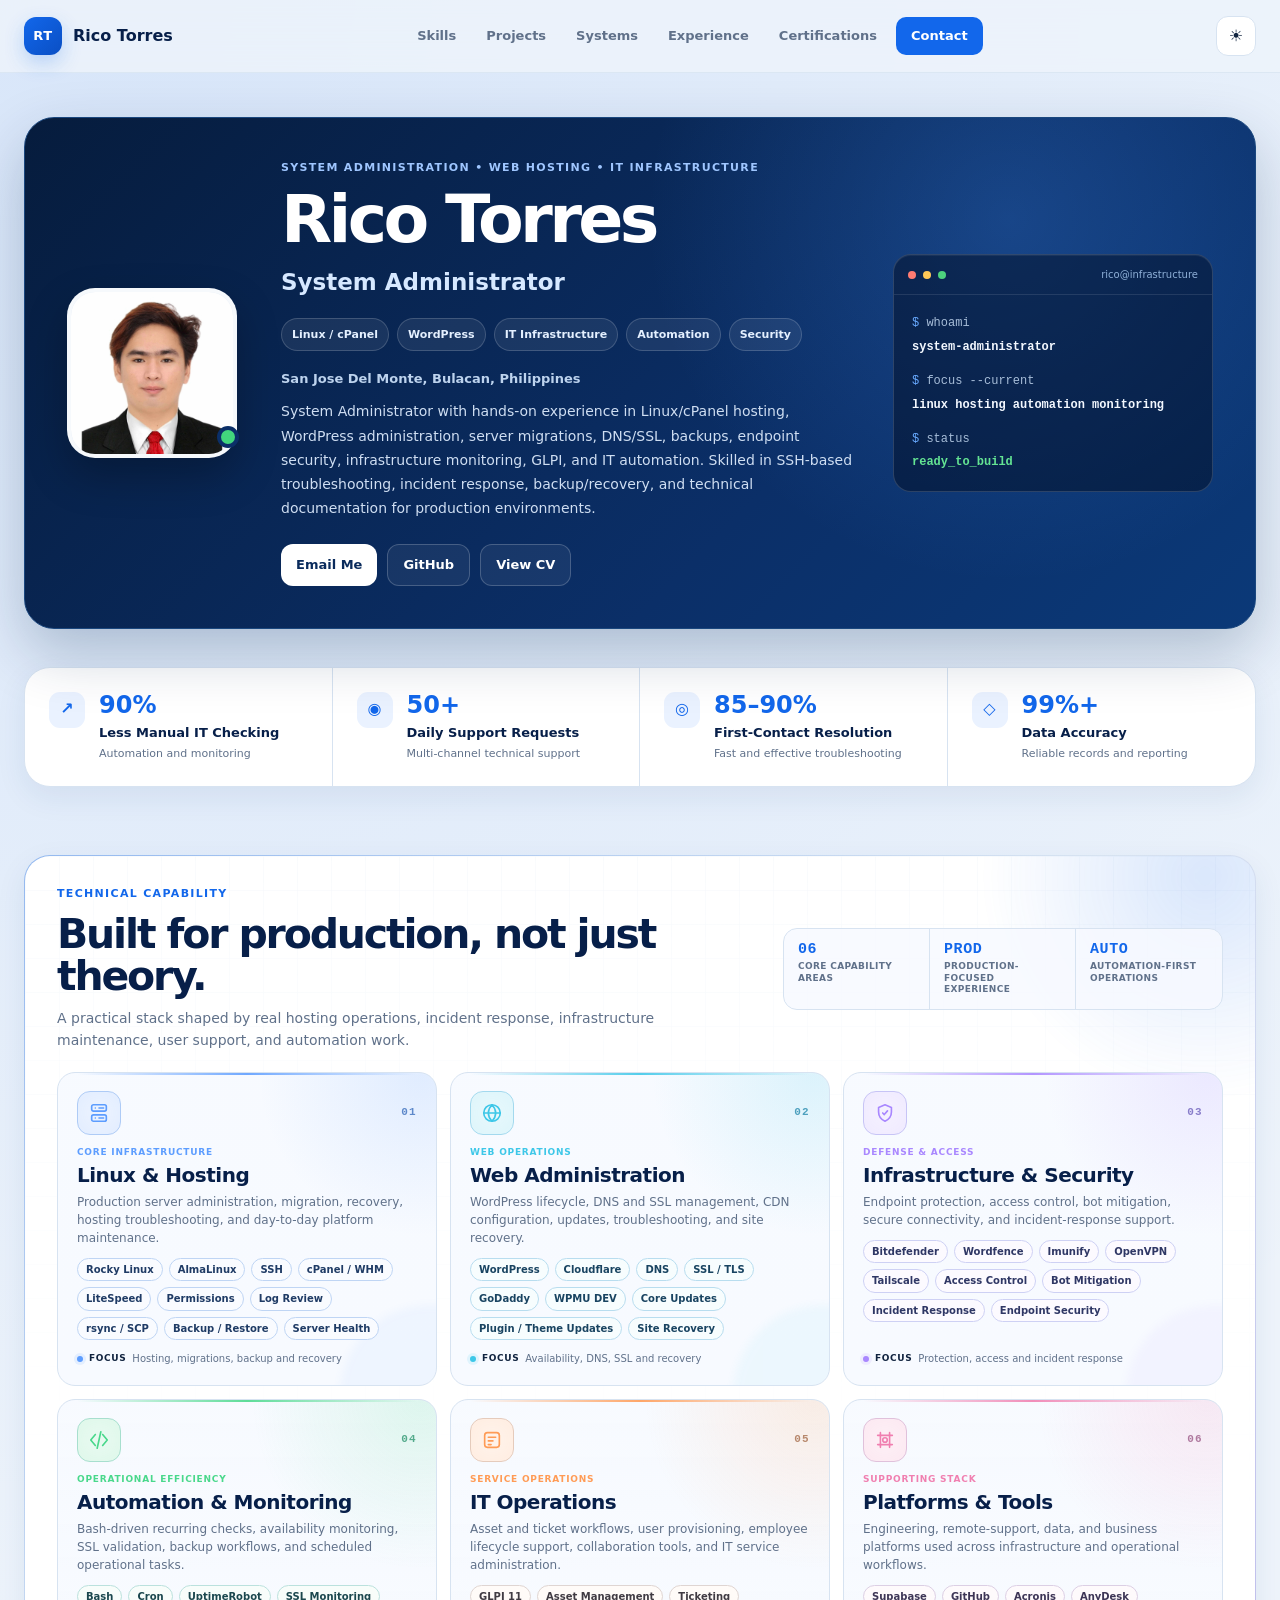
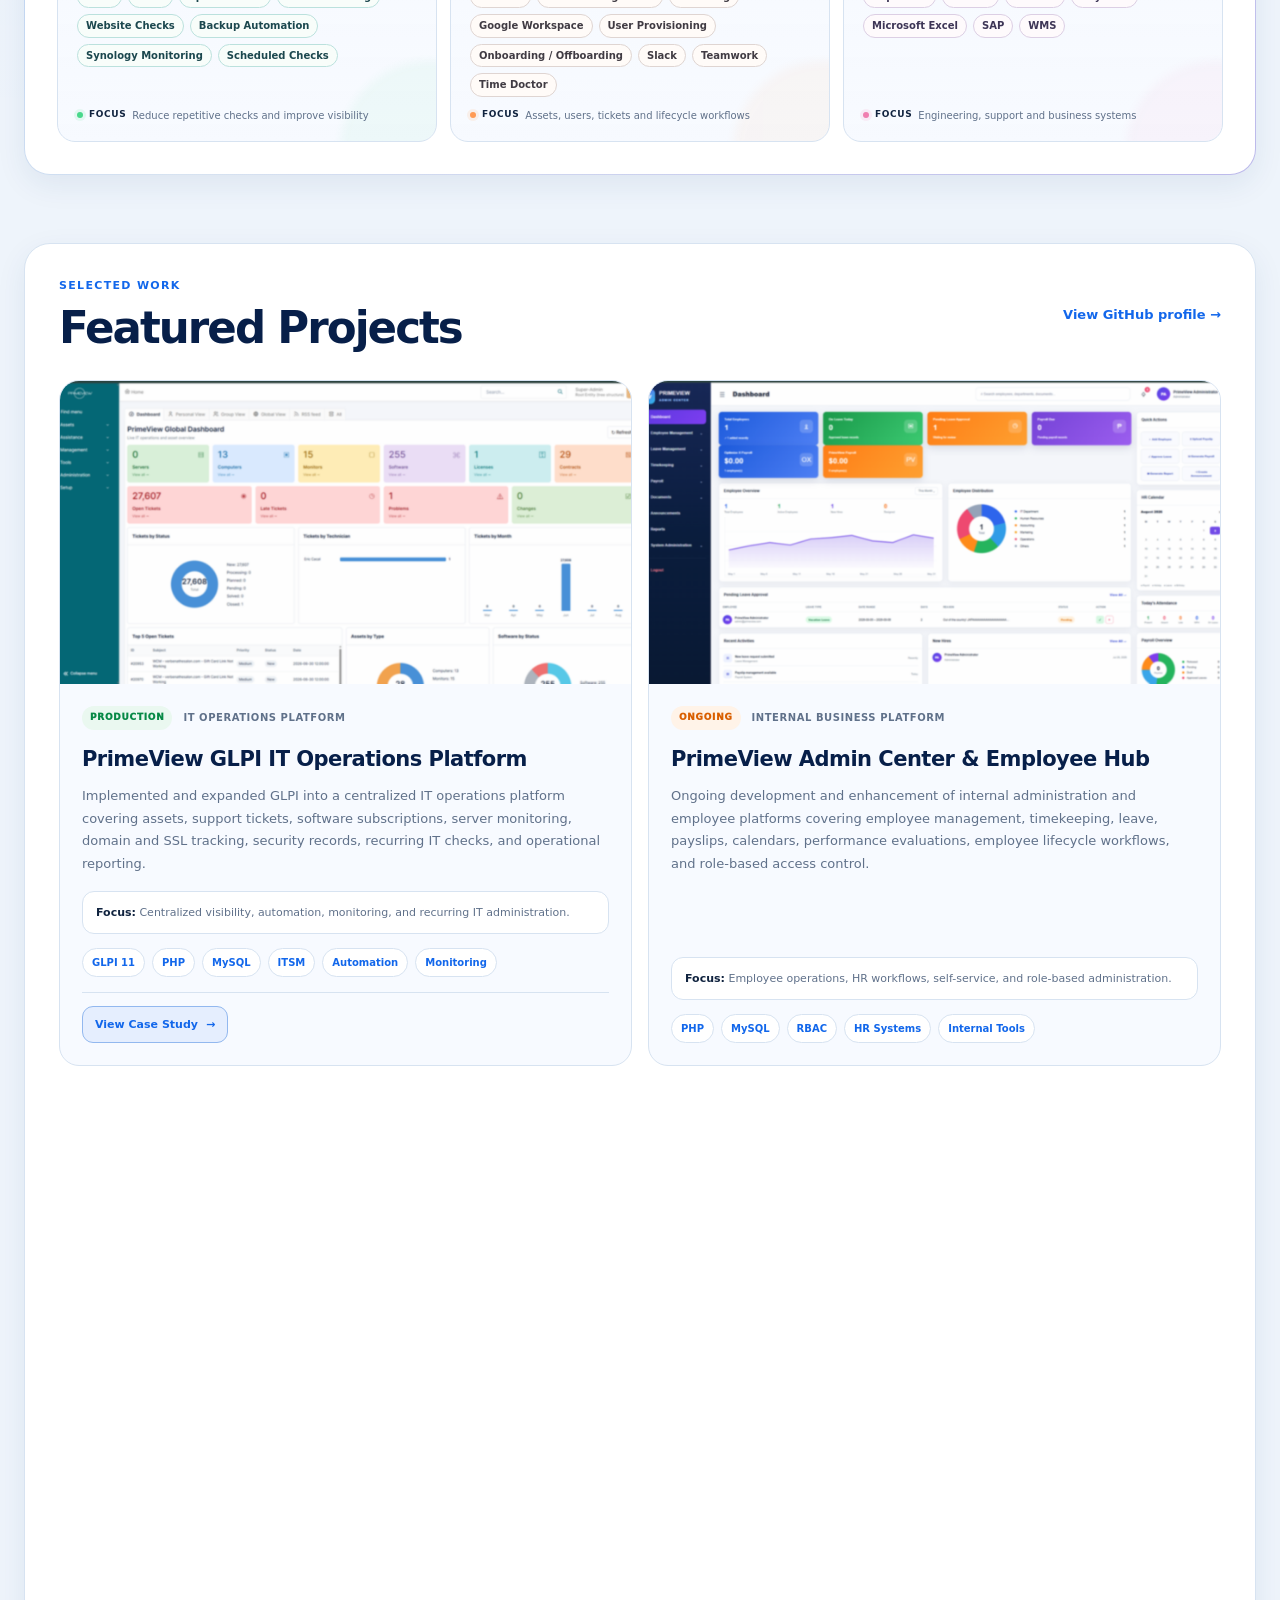
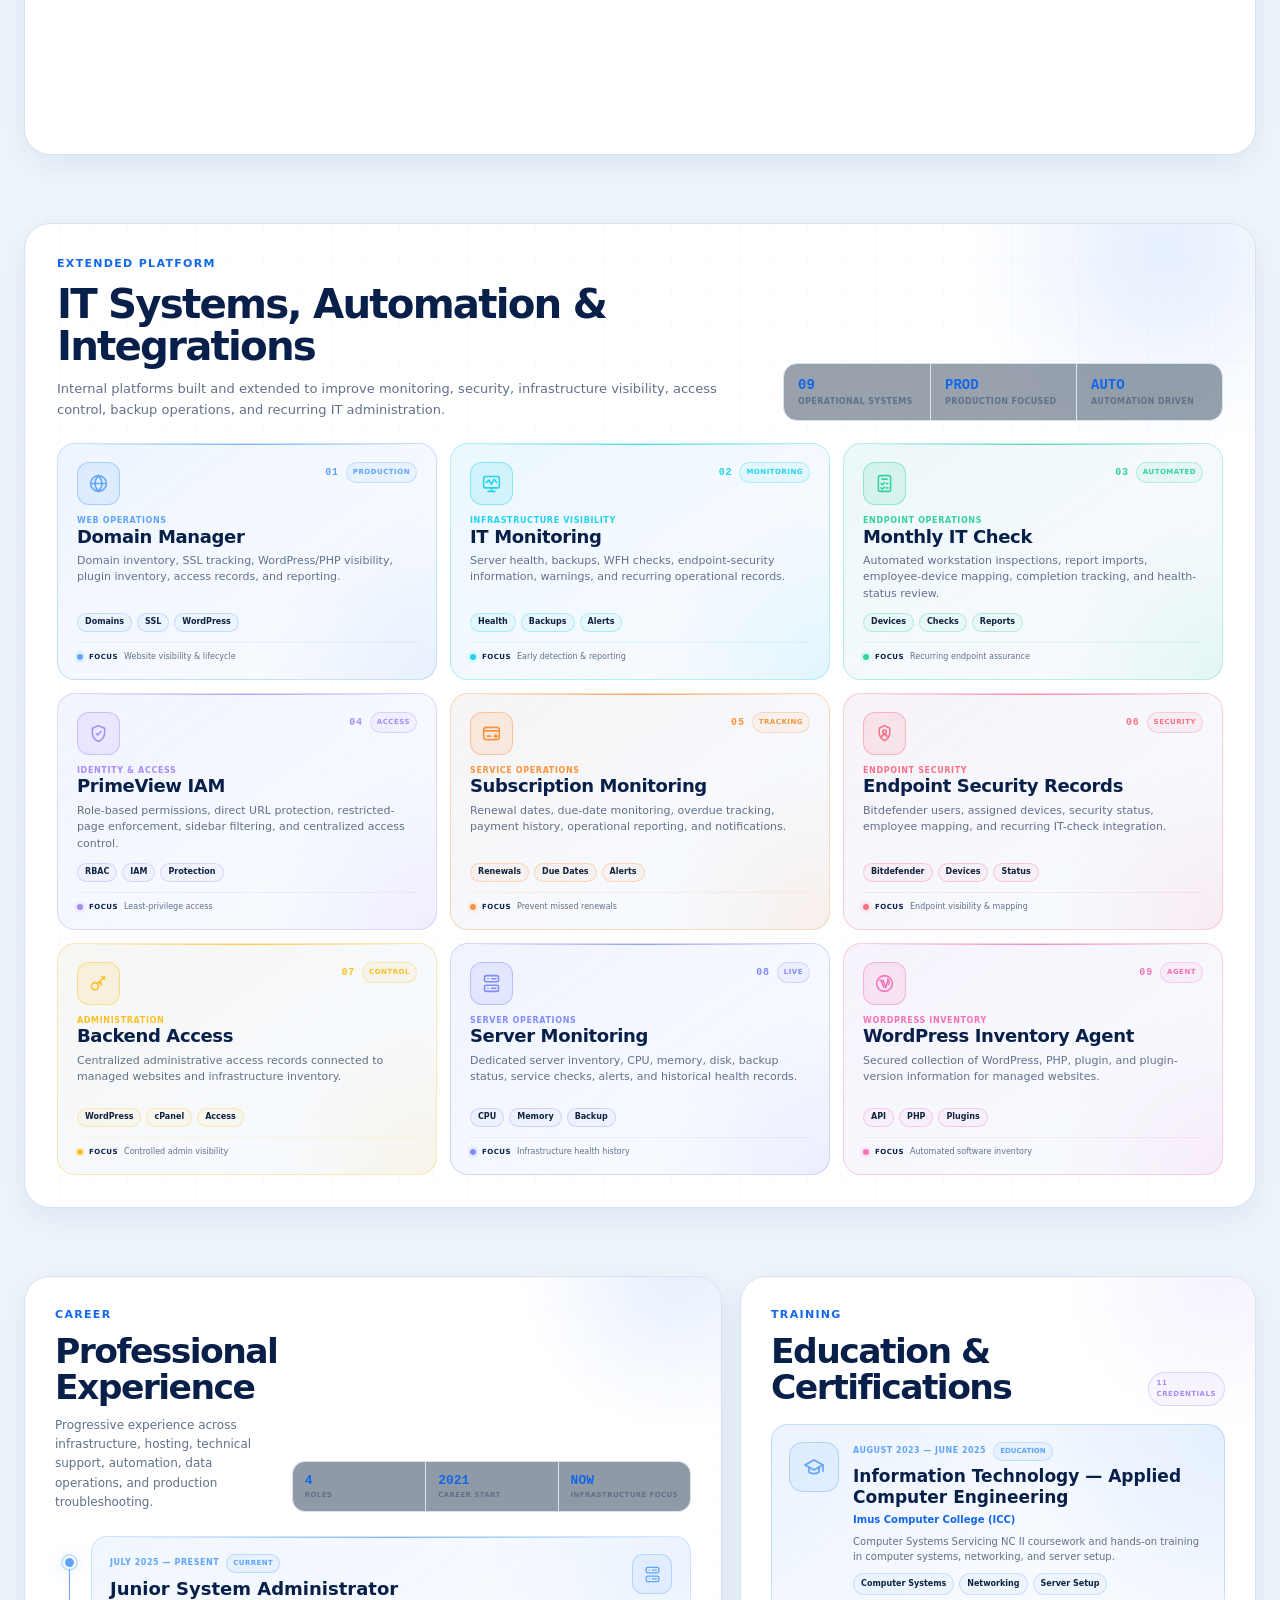
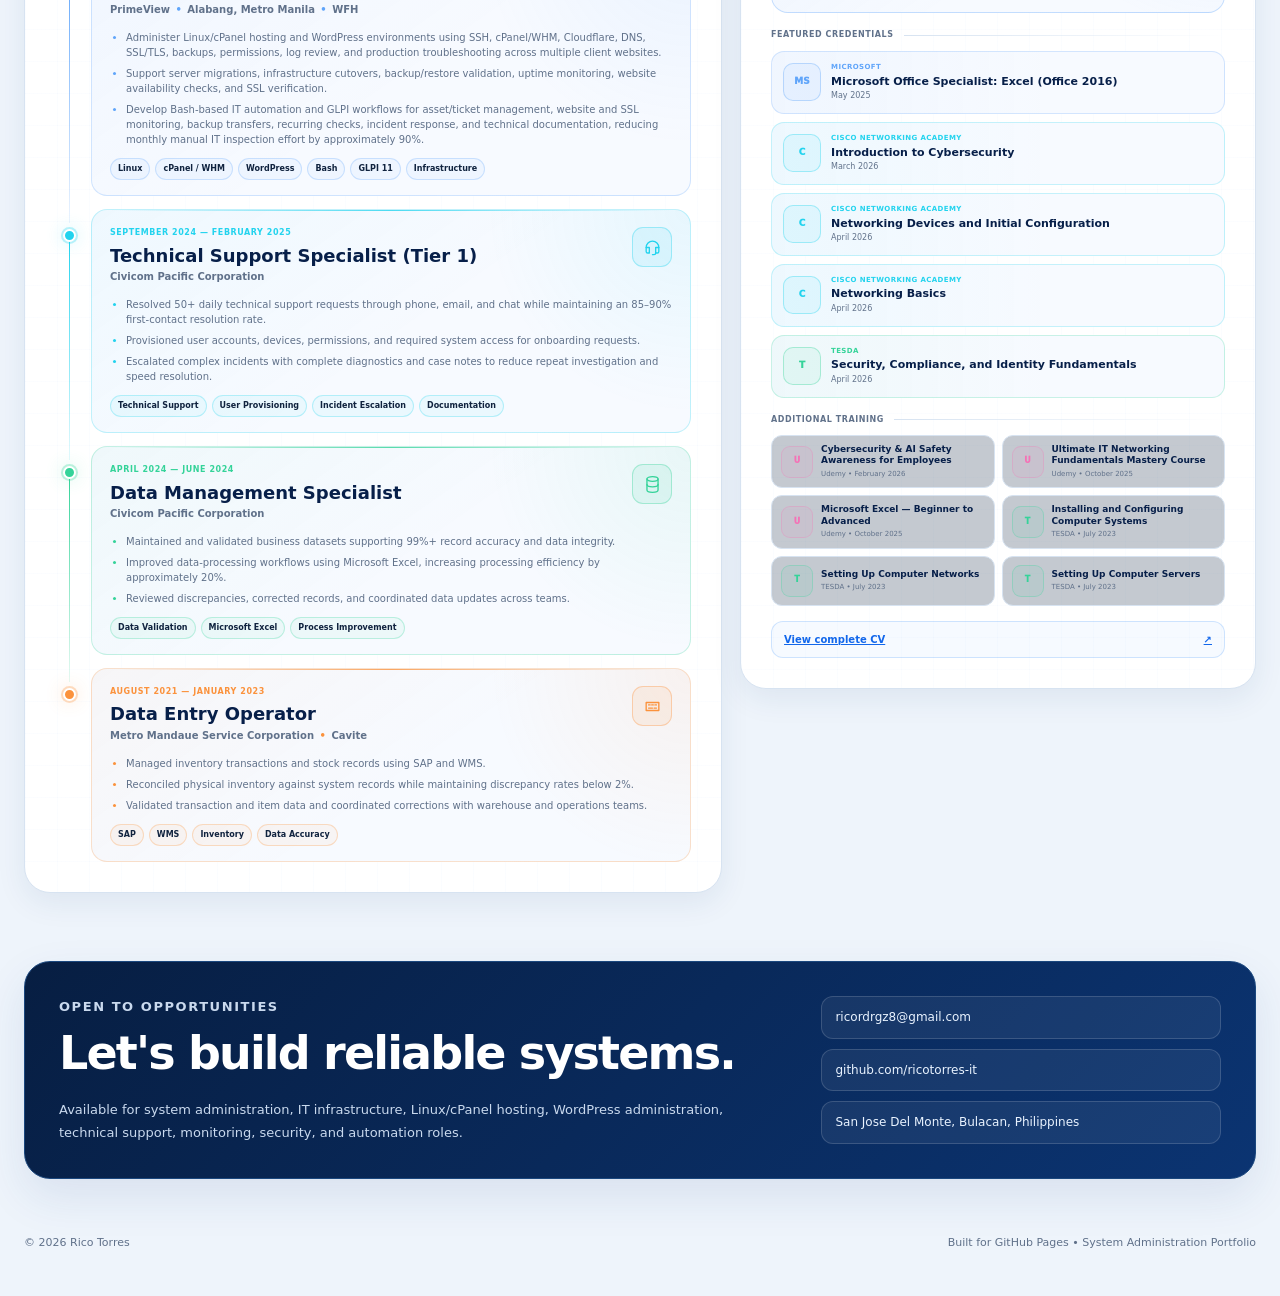
==== index.html @ b406b6f8 "Add files via upload" ====
<!doctype html>
<html lang="en">
<head>
  <meta charset="utf-8">
  <meta name="viewport" content="width=device-width, initial-scale=1">

  <title>Rico Torres | System Administrator & IT Infrastructure</title>
  <meta name="description" content="Rico Torres is a System Administrator specializing in Linux/cPanel hosting, WordPress administration, server migrations, IT automation, GLPI, infrastructure monitoring, security, backup and recovery.">
  <meta name="theme-color" content="#0a2347">
  <meta name="robots" content="index, follow">

  <link rel="canonical" href="https://ricotorres-it.github.io/">
  <link rel="stylesheet" href="assets/css/style.css">

  <meta property="og:type" content="website">
  <meta property="og:title" content="Rico Torres | System Administrator & IT Infrastructure">
  <meta property="og:description" content="Linux/cPanel hosting, WordPress administration, server migrations, IT automation, GLPI, monitoring, security, backup and recovery.">
  <meta property="og:url" content="https://ricotorres-it.github.io/">
  <meta property="og:image" content="https://ricotorres-it.github.io/assets/images/avatar.png">

  <meta name="twitter:card" content="summary_large_image">
  <meta name="twitter:title" content="Rico Torres | System Administrator & IT Infrastructure">
  <meta name="twitter:description" content="System administration, web hosting, infrastructure, automation, monitoring, and security.">

  <script type="application/ld+json">
  {
    "@context": "https://schema.org",
    "@type": "Person",
    "name": "Rico Torres",
    "url": "https://ricotorres-it.github.io/",
    "jobTitle": "System Administrator",
    "email": "mailto:ricordrgz8@gmail.com",
    "sameAs": [
      "https://github.com/ricotorres-it"
    ],
    "knowsAbout": [
      "Linux",
      "cPanel",
      "WordPress",
      "IT Infrastructure",
      "GLPI",
      "Bash Automation",
      "Server Monitoring",
      "Backup and Recovery",
      "DNS",
      "SSL/TLS",
      "Cybersecurity"
    ]
  }
  </script>
</head>
<body>
  <a class="skip-link" href="#main-content">Skip to content</a>

  <header class="topbar" id="top">
    <div class="container topbar__inner">
      <a class="brand" href="#top" aria-label="Rico Torres portfolio home">
        <span class="brand__mark">RT</span>
        <span>Rico Torres</span>
      </a>

      <nav class="nav" aria-label="Primary navigation">
        <a href="#skills">Skills</a>
        <a href="#projects">Projects</a>
        <a href="#systems">Systems</a>
        <a href="#experience">Experience</a>
        <a href="#certifications">Certifications</a>
        <a class="nav__cta" href="#contact">Contact</a>
      </nav>

      <div class="topbar__actions">
        <button class="theme-toggle" type="button" aria-label="Toggle color theme" title="Toggle color theme">
          <span class="theme-toggle__sun" aria-hidden="true">☀</span>
          <span class="theme-toggle__moon" aria-hidden="true">☾</span>
        </button>
        <button class="nav-toggle" type="button" aria-label="Open menu" aria-expanded="false">
          <span></span><span></span><span></span>
        </button>
      </div>
    </div>
  </header>

  <main id="main-content">
    <section class="hero section-shell">
      <div class="container">
        <div class="hero__card">
          <div class="hero__portrait-wrap">
            <img class="hero__portrait" src="assets/images/avatar.png" alt="Portrait of Rico Torres" width="240" height="240">
            <span class="hero__status" title="Open to opportunities" aria-label="Open to opportunities"></span>
          </div>

          <div class="hero__content">
            <p class="eyebrow">SYSTEM ADMINISTRATION • WEB HOSTING • IT INFRASTRUCTURE</p>
            <h1>Rico Torres</h1>
            <p class="hero__role">System Administrator</p>

            <div class="tag-list" aria-label="Core specialties">
              <span>Linux / cPanel</span>
              <span>WordPress</span>
              <span>IT Infrastructure</span>
              <span>Automation</span>
              <span>Security</span>
            </div>

            <p class="hero__location">San Jose Del Monte, Bulacan, Philippines</p>
            <p class="hero__summary">
              System Administrator with hands-on experience in Linux/cPanel hosting, WordPress administration,
              server migrations, DNS/SSL, backups, endpoint security, infrastructure monitoring, GLPI, and IT automation.
              Skilled in SSH-based troubleshooting, incident response, backup/recovery, and technical documentation for production environments.
            </p>

            <div class="hero__actions">
              <a class="button button--primary" href="mailto:ricordrgz8@gmail.com">Email Me</a>
              <a class="button button--light" href="https://github.com/ricotorres-it" target="_blank" rel="noreferrer">GitHub</a>
              <a class="button button--light" href="assets/files/Rico_Torres_CV.pdf" target="_blank" rel="noreferrer">View CV</a>
            </div>
          </div>

          <div class="hero__terminal" aria-hidden="true">
            <div class="terminal__bar">
              <span></span><span></span><span></span>
              <small>rico@infrastructure</small>
            </div>
            <div class="terminal__body">
              <p><span>$</span> whoami</p>
              <strong>system-administrator</strong>
              <p><span>$</span> focus --current</p>
              <strong>linux hosting automation monitoring</strong>
              <p><span>$</span> status</p>
              <strong class="terminal__ok">ready_to_build</strong>
            </div>
          </div>
        </div>
      </div>
    </section>

    <section class="section-shell metrics" aria-label="Professional highlights">
      <div class="container">
        <div class="metrics__grid panel">
          <article class="metric">
            <span class="metric__icon">↗</span>
            <div><strong>90%</strong><h2>Less Manual IT Checking</h2><p>Automation and monitoring</p></div>
          </article>
          <article class="metric">
            <span class="metric__icon">◉</span>
            <div><strong>50+</strong><h2>Daily Support Requests</h2><p>Multi-channel technical support</p></div>
          </article>
          <article class="metric">
            <span class="metric__icon">◎</span>
            <div><strong>85–90%</strong><h2>First-Contact Resolution</h2><p>Fast and effective troubleshooting</p></div>
          </article>
          <article class="metric">
            <span class="metric__icon">◇</span>
            <div><strong>99%+</strong><h2>Data Accuracy</h2><p>Reliable records and reporting</p></div>
          </article>
        </div>
      </div>
    </section>

    <section class="section-shell" id="skills">
      <div class="container panel section-card skills-showcase">
        <div class="skills-showcase__header">
          <div class="skills-showcase__intro">
            <p class="eyebrow eyebrow--dark">Technical Capability</p>
            <h2>Built for production, not just theory.</h2>
            <p class="skills-showcase__lead">
              A practical stack shaped by real hosting operations, incident response,
              infrastructure maintenance, user support, and automation work.
            </p>
          </div>

          <div class="skills-overview" aria-label="Technical capability overview">
            <div class="skills-overview__item">
              <strong>06</strong>
              <span>Core capability areas</span>
            </div>
            <div class="skills-overview__item">
              <strong>PROD</strong>
              <span>Production-focused experience</span>
            </div>
            <div class="skills-overview__item">
              <strong>AUTO</strong>
              <span>Automation-first operations</span>
            </div>
          </div>
        </div>

        <div class="skills-showcase__grid">
          <article class="stack-card stack-card--wide stack-card--blue reveal">
            <div class="stack-card__top">
              <span class="stack-card__icon" aria-hidden="true">
                <svg viewBox="0 0 24 24"><rect x="4" y="3" width="16" height="7" rx="2"></rect><rect x="4" y="14" width="16" height="7" rx="2"></rect><path d="M8 6.5h.01M8 17.5h.01M12 6.5h5M12 17.5h5"></path></svg>
              </span>
              <span class="stack-card__number">01</span>
            </div>
            <div class="stack-card__heading">
              <span class="stack-card__kicker">Core Infrastructure</span>
              <h3>Linux &amp; Hosting</h3>
              <p>Production server administration, migration, recovery, hosting troubleshooting, and day-to-day platform maintenance.</p>
            </div>
            <div class="stack-card__chips">
              <span>Rocky Linux</span><span>AlmaLinux</span><span>SSH</span><span>cPanel / WHM</span><span>LiteSpeed</span>
              <span>Permissions</span><span>Log Review</span><span>rsync / SCP</span><span>Backup / Restore</span><span>Server Health</span>
            </div>
            <div class="stack-card__footer"><i></i><b>Focus</b><span>Hosting, migrations, backup and recovery</span></div>
          </article>

          <article class="stack-card stack-card--cyan reveal">
            <div class="stack-card__top">
              <span class="stack-card__icon" aria-hidden="true">
                <svg viewBox="0 0 24 24"><circle cx="12" cy="12" r="9"></circle><path d="M3 12h18M12 3c2.6 2.7 4 5.7 4 9s-1.4 6.3-4 9M12 3c-2.6 2.7-4 5.7-4 9s1.4 6.3 4 9"></path></svg>
              </span>
              <span class="stack-card__number">02</span>
            </div>
            <div class="stack-card__heading">
              <span class="stack-card__kicker">Web Operations</span>
              <h3>Web Administration</h3>
              <p>WordPress lifecycle, DNS and SSL management, CDN configuration, updates, troubleshooting, and site recovery.</p>
            </div>
            <div class="stack-card__chips">
              <span>WordPress</span><span>Cloudflare</span><span>DNS</span><span>SSL / TLS</span><span>GoDaddy</span>
              <span>WPMU DEV</span><span>Core Updates</span><span>Plugin / Theme Updates</span><span>Site Recovery</span>
            </div>
            <div class="stack-card__footer"><i></i><b>Focus</b><span>Availability, DNS, SSL and recovery</span></div>
          </article>

          <article class="stack-card stack-card--purple reveal">
            <div class="stack-card__top">
              <span class="stack-card__icon" aria-hidden="true">
                <svg viewBox="0 0 24 24"><path d="M12 3 19 6v5c0 4.6-2.7 8.1-7 10-4.3-1.9-7-5.4-7-10V6l7-3Z"></path><path d="m9.5 12 1.7 1.7 3.5-4"></path></svg>
              </span>
              <span class="stack-card__number">03</span>
            </div>
            <div class="stack-card__heading">
              <span class="stack-card__kicker">Defense &amp; Access</span>
              <h3>Infrastructure &amp; Security</h3>
              <p>Endpoint protection, access control, bot mitigation, secure connectivity, and incident-response support.</p>
            </div>
            <div class="stack-card__chips">
              <span>Bitdefender</span><span>Wordfence</span><span>Imunify</span><span>OpenVPN</span><span>Tailscale</span>
              <span>Access Control</span><span>Bot Mitigation</span><span>Incident Response</span><span>Endpoint Security</span>
            </div>
            <div class="stack-card__footer"><i></i><b>Focus</b><span>Protection, access and incident response</span></div>
          </article>

          <article class="stack-card stack-card--wide stack-card--green reveal">
            <div class="stack-card__top">
              <span class="stack-card__icon" aria-hidden="true">
                <svg viewBox="0 0 24 24"><path d="M8 6 3 12l5 6M16 6l5 6-5 6M14 3l-4 18"></path></svg>
              </span>
              <span class="stack-card__number">04</span>
            </div>
            <div class="stack-card__heading">
              <span class="stack-card__kicker">Operational Efficiency</span>
              <h3>Automation &amp; Monitoring</h3>
              <p>Bash-driven recurring checks, availability monitoring, SSL validation, backup workflows, and scheduled operational tasks.</p>
            </div>
            <div class="stack-card__chips">
              <span>Bash</span><span>Cron</span><span>UptimeRobot</span><span>SSL Monitoring</span><span>Website Checks</span>
              <span>Backup Automation</span><span>Synology Monitoring</span><span>Scheduled Checks</span>
            </div>
            <div class="stack-card__footer"><i></i><b>Focus</b><span>Reduce repetitive checks and improve visibility</span></div>
          </article>

          <article class="stack-card stack-card--wide stack-card--orange reveal">
            <div class="stack-card__top">
              <span class="stack-card__icon" aria-hidden="true">
                <svg viewBox="0 0 24 24"><rect x="4" y="4" width="16" height="16" rx="3"></rect><path d="M8 9h8M8 13h5M8 17h3"></path></svg>
              </span>
              <span class="stack-card__number">05</span>
            </div>
            <div class="stack-card__heading">
              <span class="stack-card__kicker">Service Operations</span>
              <h3>IT Operations</h3>
              <p>Asset and ticket workflows, user provisioning, employee lifecycle support, collaboration tools, and IT service administration.</p>
            </div>
            <div class="stack-card__chips">
              <span>GLPI 11</span><span>Asset Management</span><span>Ticketing</span><span>Google Workspace</span>
              <span>User Provisioning</span><span>Onboarding / Offboarding</span><span>Slack</span><span>Teamwork</span><span>Time Doctor</span>
            </div>
            <div class="stack-card__footer"><i></i><b>Focus</b><span>Assets, users, tickets and lifecycle workflows</span></div>
          </article>

          <article class="stack-card stack-card--pink reveal">
            <div class="stack-card__top">
              <span class="stack-card__icon" aria-hidden="true">
                <svg viewBox="0 0 24 24"><path d="M4 7h16M4 17h16M7 4v16M17 4v16"></path><circle cx="12" cy="12" r="2.5"></circle></svg>
              </span>
              <span class="stack-card__number">06</span>
            </div>
            <div class="stack-card__heading">
              <span class="stack-card__kicker">Supporting Stack</span>
              <h3>Platforms &amp; Tools</h3>
              <p>Engineering, remote-support, data, and business platforms used across infrastructure and operational workflows.</p>
            </div>
            <div class="stack-card__chips">
              <span>Supabase</span><span>GitHub</span><span>Acronis</span><span>AnyDesk</span><span>Microsoft Excel</span><span>SAP</span><span>WMS</span>
            </div>
            <div class="stack-card__footer"><i></i><b>Focus</b><span>Engineering, support and business systems</span></div>
          </article>
        </div>
      </div>
    </section>

    <section class="section-shell" id="projects">
      <div class="container panel section-card">
        <div class="section-heading section-heading--inline">
          <div>
            <p class="eyebrow eyebrow--dark">Selected Work</p>
            <h2>Featured Projects</h2>
          </div>
          <a class="text-link" href="https://github.com/ricotorres-it" target="_blank" rel="noreferrer">View GitHub profile →</a>
        </div>

        <div class="project-grid project-grid--two">
          <article class="project-card reveal">
            <button class="project-card__image" type="button" data-lightbox="assets/images/projects/glpi-dashboard.png" aria-label="Open GLPI IT Operations Platform preview">
              <img src="assets/images/projects/glpi-dashboard.png" alt="GLPI IT Operations Platform" loading="lazy">
            </button>
            <div class="project-card__body">
              <div class="project-card__topline">
                <span class="project-status project-status--production">PRODUCTION</span>
                <span class="project-type">IT Operations Platform</span>
              </div>
              <h3>PrimeView GLPI IT Operations Platform</h3>
              <p class="project-card__description">
                Implemented and expanded GLPI into a centralized IT operations platform covering assets, support tickets,
                software subscriptions, server monitoring, domain and SSL tracking, security records, recurring IT checks, and operational reporting.
              </p>
              <div class="project-result"><strong>Focus:</strong> Centralized visibility, automation, monitoring, and recurring IT administration.</div>
              <div class="project-tags"><span>GLPI 11</span><span>PHP</span><span>MySQL</span><span>ITSM</span><span>Automation</span><span>Monitoring</span></div>
              <div class="project-card__actions">
                <a class="project-case-study-link" href="projects/glpi-operations.html">
                  <span>View Case Study</span><span aria-hidden="true">→</span>
                </a>
              </div>
            </div>
          </article>

          <article class="project-card reveal">
            <button class="project-card__image" type="button" data-lightbox="assets/images/projects/admin-portal.png" aria-label="Open Admin Center preview">
              <img src="assets/images/projects/admin-portal.png" alt="PrimeView Admin Center" loading="lazy">
            </button>
            <div class="project-card__body">
              <div class="project-card__topline">
                <span class="project-status project-status--ongoing">ONGOING</span>
                <span class="project-type">Internal Business Platform</span>
              </div>
              <h3>PrimeView Admin Center & Employee Hub</h3>
              <p class="project-card__description">
                Ongoing development and enhancement of internal administration and employee platforms covering employee management,
                timekeeping, leave, payslips, calendars, performance evaluations, employee lifecycle workflows, and role-based access control.
              </p>
              <div class="project-result"><strong>Focus:</strong> Employee operations, HR workflows, self-service, and role-based administration.</div>
              <div class="project-tags"><span>PHP</span><span>MySQL</span><span>RBAC</span><span>HR Systems</span><span>Internal Tools</span></div>
            </div>
          </article>

          <article class="project-card reveal">
            <div class="project-card__visual project-card__visual--nexus" aria-label="PrimeView Nexus conceptual project visual">
              <div class="nexus-core">PV<br>NEXUS</div>
              <div class="nexus-node nexus-node--time">TIME</div>
              <div class="nexus-node nexus-node--chat">CHAT</div>
              <div class="nexus-node nexus-node--task">TASK</div>
            </div>
            <div class="project-card__body">
              <div class="project-card__topline">
                <span class="project-status project-status--ongoing">ONGOING</span>
                <span class="project-type">Unified Work Platform</span>
              </div>
              <h3>PrimeView Nexus</h3>
              <p class="project-card__description">
                Ongoing development of a unified PrimeView platform combining PV Time, PV Chat, and PV Task with PrimeView Hub authentication,
                Windows desktop deployment, real-time communication, API integration, and Supabase-backed services.
              </p>
              <div class="project-result"><strong>Focus:</strong> Unified authentication, desktop workflow, real-time collaboration, and API-backed services.</div>
              <div class="project-tags"><span>Windows</span><span>Supabase</span><span>REST API</span><span>Realtime</span><span>Authentication</span><span>GitHub</span></div>
            </div>
          </article>

          <article class="project-card reveal">
            <button class="project-card__image" type="button" data-lightbox="assets/images/projects/it-monitoring.png" aria-label="Open infrastructure monitoring preview">
              <img src="assets/images/projects/it-monitoring.png" alt="Infrastructure monitoring and automation" loading="lazy">
            </button>
            <div class="project-card__body">
              <div class="project-card__topline">
                <span class="project-status project-status--production">PRODUCTION</span>
                <span class="project-type">Infrastructure Automation</span>
              </div>
              <h3>Infrastructure Automation & Monitoring</h3>
              <p class="project-card__description">
                Developed Bash-based automation for website availability checks, SSL monitoring, backup transfers, recurring IT inspections,
                server health validation, incident response, and operational reporting across production environments.
              </p>
              <div class="project-result"><strong>Result:</strong> Reduced monthly manual IT inspection effort by approximately 90%.</div>
              <div class="project-tags"><span>Bash</span><span>Linux</span><span>cPanel</span><span>Cron</span><span>Monitoring</span><span>Backup / Recovery</span></div>
            </div>
          </article>
        </div>
      </div>
    </section>

    <section class="section-shell" id="systems">
      <div class="container panel systems-showcase">

        <div class="systems-showcase__header">
          <div class="systems-showcase__intro">
            <p class="eyebrow eyebrow--dark">Extended Platform</p>
            <h2>IT Systems, Automation &amp; Integrations</h2>
            <p class="systems-showcase__lead">
              Internal platforms built and extended to improve monitoring, security,
              infrastructure visibility, access control, backup operations, and recurring IT administration.
            </p>
          </div>

          <div class="systems-showcase__summary" aria-label="Systems overview">
            <div>
              <strong>09</strong>
              <span>Operational Systems</span>
            </div>
            <div>
              <strong>PROD</strong>
              <span>Production Focused</span>
            </div>
            <div>
              <strong>AUTO</strong>
              <span>Automation Driven</span>
            </div>
          </div>
        </div>

        <div class="system-grid">

          <article class="system-card system-card--blue">
            <div class="system-card__top">
              <span class="system-card__icon" aria-hidden="true">
                <svg viewBox="0 0 24 24">
                  <circle cx="12" cy="12" r="9"></circle>
                  <path d="M3 12h18"></path>
                  <path d="M12 3c2.7 2.8 4 5.8 4 9s-1.3 6.2-4 9"></path>
                  <path d="M12 3C9.3 5.8 8 8.8 8 12s1.3 6.2 4 9"></path>
                </svg>
              </span>
              <div class="system-card__badges">
                <span class="system-card__number">01</span>
                <span class="system-card__status">PRODUCTION</span>
              </div>
            </div>
            <p class="system-card__kicker">WEB OPERATIONS</p>
            <h3>Domain Manager</h3>
            <p class="system-card__description">Domain inventory, SSL tracking, WordPress/PHP visibility, plugin inventory, access records, and reporting.</p>
            <div class="system-card__tags"><span>Domains</span><span>SSL</span><span>WordPress</span></div>
            <div class="system-card__footer"><i></i><b>FOCUS</b><span>Website visibility &amp; lifecycle</span></div>
          </article>

          <article class="system-card system-card--cyan">
            <div class="system-card__top">
              <span class="system-card__icon" aria-hidden="true">
                <svg viewBox="0 0 24 24">
                  <rect x="3" y="4" width="18" height="13" rx="2"></rect>
                  <path d="M8 21h8M12 17v4"></path>
                  <path d="m6 11 3-3 3 5 3-6 3 4"></path>
                </svg>
              </span>
              <div class="system-card__badges">
                <span class="system-card__number">02</span>
                <span class="system-card__status">MONITORING</span>
              </div>
            </div>
            <p class="system-card__kicker">INFRASTRUCTURE VISIBILITY</p>
            <h3>IT Monitoring</h3>
            <p class="system-card__description">Server health, backups, WFH checks, endpoint-security information, warnings, and recurring operational records.</p>
            <div class="system-card__tags"><span>Health</span><span>Backups</span><span>Alerts</span></div>
            <div class="system-card__footer"><i></i><b>FOCUS</b><span>Early detection &amp; reporting</span></div>
          </article>

          <article class="system-card system-card--green">
            <div class="system-card__top">
              <span class="system-card__icon" aria-hidden="true">
                <svg viewBox="0 0 24 24">
                  <rect x="5" y="3" width="14" height="18" rx="2"></rect>
                  <path d="M9 7h6"></path>
                  <path d="m8 12 1.5 1.5L12 11"></path>
                  <path d="M14 12h2"></path>
                  <path d="m8 17 1.5 1.5L12 16"></path>
                  <path d="M14 17h2"></path>
                </svg>
              </span>
              <div class="system-card__badges">
                <span class="system-card__number">03</span>
                <span class="system-card__status">AUTOMATED</span>
              </div>
            </div>
            <p class="system-card__kicker">ENDPOINT OPERATIONS</p>
            <h3>Monthly IT Check</h3>
            <p class="system-card__description">Automated workstation inspections, report imports, employee-device mapping, completion tracking, and health-status review.</p>
            <div class="system-card__tags"><span>Devices</span><span>Checks</span><span>Reports</span></div>
            <div class="system-card__footer"><i></i><b>FOCUS</b><span>Recurring endpoint assurance</span></div>
          </article>

          <article class="system-card system-card--purple">
            <div class="system-card__top">
              <span class="system-card__icon" aria-hidden="true">
                <svg viewBox="0 0 24 24">
                  <path d="M12 3 19 6v5c0 4.6-2.7 8.1-7 10-4.3-1.9-7-5.4-7-10V6l7-3Z"></path>
                  <path d="m9.5 12 1.7 1.7 3.5-4"></path>
                </svg>
              </span>
              <div class="system-card__badges">
                <span class="system-card__number">04</span>
                <span class="system-card__status">ACCESS</span>
              </div>
            </div>
            <p class="system-card__kicker">IDENTITY &amp; ACCESS</p>
            <h3>PrimeView IAM</h3>
            <p class="system-card__description">Role-based permissions, direct URL protection, restricted-page enforcement, sidebar filtering, and centralized access control.</p>
            <div class="system-card__tags"><span>RBAC</span><span>IAM</span><span>Protection</span></div>
            <div class="system-card__footer"><i></i><b>FOCUS</b><span>Least-privilege access</span></div>
          </article>

          <article class="system-card system-card--orange">
            <div class="system-card__top">
              <span class="system-card__icon" aria-hidden="true">
                <svg viewBox="0 0 24 24">
                  <rect x="3" y="5" width="18" height="14" rx="3"></rect>
                  <path d="M3 9h18"></path>
                  <path d="M7 15h4"></path>
                  <path d="M17 13v4"></path>
                  <path d="M15 15h4"></path>
                </svg>
              </span>
              <div class="system-card__badges">
                <span class="system-card__number">05</span>
                <span class="system-card__status">TRACKING</span>
              </div>
            </div>
            <p class="system-card__kicker">SERVICE OPERATIONS</p>
            <h3>Subscription Monitoring</h3>
            <p class="system-card__description">Renewal dates, due-date monitoring, overdue tracking, payment history, operational reporting, and notifications.</p>
            <div class="system-card__tags"><span>Renewals</span><span>Due Dates</span><span>Alerts</span></div>
            <div class="system-card__footer"><i></i><b>FOCUS</b><span>Prevent missed renewals</span></div>
          </article>

          <article class="system-card system-card--red">
            <div class="system-card__top">
              <span class="system-card__icon" aria-hidden="true">
                <svg viewBox="0 0 24 24">
                  <path d="M12 3 18 6v5c0 4-2.2 7.2-6 9-3.8-1.8-6-5-6-9V6l6-3Z"></path>
                  <circle cx="12" cy="10" r="2"></circle>
                  <path d="M9 16c.4-2 1.4-3 3-3s2.6 1 3 3"></path>
                </svg>
              </span>
              <div class="system-card__badges">
                <span class="system-card__number">06</span>
                <span class="system-card__status">SECURITY</span>
              </div>
            </div>
            <p class="system-card__kicker">ENDPOINT SECURITY</p>
            <h3>Endpoint Security Records</h3>
            <p class="system-card__description">Bitdefender users, assigned devices, security status, employee mapping, and recurring IT-check integration.</p>
            <div class="system-card__tags"><span>Bitdefender</span><span>Devices</span><span>Status</span></div>
            <div class="system-card__footer"><i></i><b>FOCUS</b><span>Endpoint visibility &amp; mapping</span></div>
          </article>

          <article class="system-card system-card--amber">
            <div class="system-card__top">
              <span class="system-card__icon" aria-hidden="true">
                <svg viewBox="0 0 24 24">
                  <circle cx="8" cy="15" r="4"></circle>
                  <path d="m11 12 8-8"></path>
                  <path d="m16 4 3 3"></path>
                  <path d="M12 11h3v3"></path>
                </svg>
              </span>
              <div class="system-card__badges">
                <span class="system-card__number">07</span>
                <span class="system-card__status">CONTROL</span>
              </div>
            </div>
            <p class="system-card__kicker">ADMINISTRATION</p>
            <h3>Backend Access</h3>
            <p class="system-card__description">Centralized administrative access records connected to managed websites and infrastructure inventory.</p>
            <div class="system-card__tags"><span>WordPress</span><span>cPanel</span><span>Access</span></div>
            <div class="system-card__footer"><i></i><b>FOCUS</b><span>Controlled admin visibility</span></div>
          </article>

          <article class="system-card system-card--indigo">
            <div class="system-card__top">
              <span class="system-card__icon" aria-hidden="true">
                <svg viewBox="0 0 24 24">
                  <rect x="4" y="3" width="16" height="7" rx="2"></rect>
                  <rect x="4" y="14" width="16" height="7" rx="2"></rect>
                  <path d="M8 6.5h.01M8 17.5h.01"></path>
                  <path d="M12 6.5h5M12 17.5h5"></path>
                </svg>
              </span>
              <div class="system-card__badges">
                <span class="system-card__number">08</span>
                <span class="system-card__status">LIVE</span>
              </div>
            </div>
            <p class="system-card__kicker">SERVER OPERATIONS</p>
            <h3>Server Monitoring</h3>
            <p class="system-card__description">Dedicated server inventory, CPU, memory, disk, backup status, service checks, alerts, and historical health records.</p>
            <div class="system-card__tags"><span>CPU</span><span>Memory</span><span>Backup</span></div>
            <div class="system-card__footer"><i></i><b>FOCUS</b><span>Infrastructure health history</span></div>
          </article>

          <article class="system-card system-card--pink">
            <div class="system-card__top">
              <span class="system-card__icon" aria-hidden="true">
                <svg viewBox="0 0 24 24">
                  <circle cx="12" cy="12" r="9"></circle>
                  <path d="M6.8 8.5h2.6"></path>
                  <path d="m8.2 8.5 3.1 8"></path>
                  <path d="m10.5 8.5 3 8"></path>
                  <path d="m15.8 8.5-2.3 8"></path>
                  <path d="M15.6 6.8c1.2.7 1.8 1.8 1.8 3.2 0 1.1-.3 2.1-.8 3.2"></path>
                </svg>
              </span>
              <div class="system-card__badges">
                <span class="system-card__number">09</span>
                <span class="system-card__status">AGENT</span>
              </div>
            </div>
            <p class="system-card__kicker">WORDPRESS INVENTORY</p>
            <h3>WordPress Inventory Agent</h3>
            <p class="system-card__description">Secured collection of WordPress, PHP, plugin, and plugin-version information for managed websites.</p>
            <div class="system-card__tags"><span>API</span><span>PHP</span><span>Plugins</span></div>
            <div class="system-card__footer"><i></i><b>FOCUS</b><span>Automated software inventory</span></div>
          </article>

        </div>
      </div>
    </section>

    <section class="section-shell" id="experience">
      <div class="container career-credentials">

        <!-- ==================================================
             PROFESSIONAL EXPERIENCE
        =================================================== -->
        <article class="panel career-panel">

          <div class="career-panel__header">
            <div>
              <p class="eyebrow eyebrow--dark">Career</p>
              <h2>Professional Experience</h2>
              <p class="career-panel__lead">
                Progressive experience across infrastructure, hosting, technical support,
                automation, data operations, and production troubleshooting.
              </p>
            </div>

            <div class="career-panel__summary" aria-label="Career summary">
              <div>
                <strong>4</strong>
                <span>Roles</span>
              </div>
              <div>
                <strong>2021</strong>
                <span>Career Start</span>
              </div>
              <div>
                <strong>NOW</strong>
                <span>Infrastructure Focus</span>
              </div>
            </div>
          </div>

          <div class="career-timeline">

            <article class="career-role career-role--current">
              <div class="career-role__rail">
                <span class="career-role__dot"></span>
                <span class="career-role__line"></span>
              </div>

              <div class="career-role__content">
                <div class="career-role__top">
                  <div>
                    <div class="career-role__meta">
                      <span class="career-role__date">JULY 2025 — PRESENT</span>
                      <span class="career-role__status">CURRENT</span>
                    </div>
                    <h3>Junior System Administrator</h3>
                    <p class="career-role__company">PrimeView <span>•</span> Alabang, Metro Manila <span>•</span> WFH</p>
                  </div>

                  <span class="career-role__icon" aria-hidden="true">
                    <svg viewBox="0 0 24 24">
                      <rect x="4" y="3" width="16" height="7" rx="2"></rect>
                      <rect x="4" y="14" width="16" height="7" rx="2"></rect>
                      <path d="M8 6.5h.01M8 17.5h.01"></path>
                      <path d="M12 6.5h5M12 17.5h5"></path>
                    </svg>
                  </span>
                </div>

                <ul class="career-role__bullets">
                  <li>Administer Linux/cPanel hosting and WordPress environments using SSH, cPanel/WHM, Cloudflare, DNS, SSL/TLS, backups, permissions, log review, and production troubleshooting across multiple client websites.</li>
                  <li>Support server migrations, infrastructure cutovers, backup/restore validation, uptime monitoring, website availability checks, and SSL verification.</li>
                  <li>Develop Bash-based IT automation and GLPI workflows for asset/ticket management, website and SSL monitoring, backup transfers, recurring checks, incident response, and technical documentation, reducing monthly manual IT inspection effort by approximately 90%.</li>
                </ul>

                <div class="career-role__tags">
                  <span>Linux</span>
                  <span>cPanel / WHM</span>
                  <span>WordPress</span>
                  <span>Bash</span>
                  <span>GLPI 11</span>
                  <span>Infrastructure</span>
                </div>
              </div>
            </article>

            <article class="career-role">
              <div class="career-role__rail">
                <span class="career-role__dot"></span>
                <span class="career-role__line"></span>
              </div>

              <div class="career-role__content">
                <div class="career-role__top">
                  <div>
                    <div class="career-role__meta">
                      <span class="career-role__date">SEPTEMBER 2024 — FEBRUARY 2025</span>
                    </div>
                    <h3>Technical Support Specialist (Tier 1)</h3>
                    <p class="career-role__company">Civicom Pacific Corporation</p>
                  </div>

                  <span class="career-role__icon" aria-hidden="true">
                    <svg viewBox="0 0 24 24">
                      <path d="M4 12a8 8 0 0 1 16 0"></path>
                      <path d="M4 12v5a2 2 0 0 0 2 2h2v-7H4Z"></path>
                      <path d="M20 12v5a2 2 0 0 1-2 2h-2v-7h4Z"></path>
                      <path d="M16 19c0 1.1-.9 2-2 2h-2"></path>
                    </svg>
                  </span>
                </div>

                <ul class="career-role__bullets">
                  <li>Resolved 50+ daily technical support requests through phone, email, and chat while maintaining an 85–90% first-contact resolution rate.</li>
                  <li>Provisioned user accounts, devices, permissions, and required system access for onboarding requests.</li>
                  <li>Escalated complex incidents with complete diagnostics and case notes to reduce repeat investigation and speed resolution.</li>
                </ul>

                <div class="career-role__tags">
                  <span>Technical Support</span>
                  <span>User Provisioning</span>
                  <span>Incident Escalation</span>
                  <span>Documentation</span>
                </div>
              </div>
            </article>

            <article class="career-role">
              <div class="career-role__rail">
                <span class="career-role__dot"></span>
                <span class="career-role__line"></span>
              </div>

              <div class="career-role__content">
                <div class="career-role__top">
                  <div>
                    <div class="career-role__meta">
                      <span class="career-role__date">APRIL 2024 — JUNE 2024</span>
                    </div>
                    <h3>Data Management Specialist</h3>
                    <p class="career-role__company">Civicom Pacific Corporation</p>
                  </div>

                  <span class="career-role__icon" aria-hidden="true">
                    <svg viewBox="0 0 24 24">
                      <ellipse cx="12" cy="5" rx="7" ry="3"></ellipse>
                      <path d="M5 5v7c0 1.7 3.1 3 7 3s7-1.3 7-3V5"></path>
                      <path d="M5 12v7c0 1.7 3.1 3 7 3s7-1.3 7-3v-7"></path>
                    </svg>
                  </span>
                </div>

                <ul class="career-role__bullets">
                  <li>Maintained and validated business datasets supporting 99%+ record accuracy and data integrity.</li>
                  <li>Improved data-processing workflows using Microsoft Excel, increasing processing efficiency by approximately 20%.</li>
                  <li>Reviewed discrepancies, corrected records, and coordinated data updates across teams.</li>
                </ul>

                <div class="career-role__tags">
                  <span>Data Validation</span>
                  <span>Microsoft Excel</span>
                  <span>Process Improvement</span>
                </div>
              </div>
            </article>

            <article class="career-role career-role--last">
              <div class="career-role__rail">
                <span class="career-role__dot"></span>
              </div>

              <div class="career-role__content">
                <div class="career-role__top">
                  <div>
                    <div class="career-role__meta">
                      <span class="career-role__date">AUGUST 2021 — JANUARY 2023</span>
                    </div>
                    <h3>Data Entry Operator</h3>
                    <p class="career-role__company">Metro Mandaue Service Corporation <span>•</span> Cavite</p>
                  </div>

                  <span class="career-role__icon" aria-hidden="true">
                    <svg viewBox="0 0 24 24">
                      <path d="M4 7h16v10H4z"></path>
                      <path d="M7 10h2M11 10h2M15 10h2M7 14h5M14 14h3"></path>
                    </svg>
                  </span>
                </div>

                <ul class="career-role__bullets">
                  <li>Managed inventory transactions and stock records using SAP and WMS.</li>
                  <li>Reconciled physical inventory against system records while maintaining discrepancy rates below 2%.</li>
                  <li>Validated transaction and item data and coordinated corrections with warehouse and operations teams.</li>
                </ul>

                <div class="career-role__tags">
                  <span>SAP</span>
                  <span>WMS</span>
                  <span>Inventory</span>
                  <span>Data Accuracy</span>
                </div>
              </div>
            </article>

          </div>
        </article>

        <!-- ==================================================
             EDUCATION & CERTIFICATIONS
        =================================================== -->
        <article class="panel credentials-panel" id="certifications">

          <div class="credentials-panel__header">
            <div>
              <p class="eyebrow eyebrow--dark">Training</p>
              <h2>Education &amp; Certifications</h2>
            </div>
            <span class="credentials-panel__count">11 CREDENTIALS</span>
          </div>

          <div class="education-feature">
            <div class="education-feature__icon" aria-hidden="true">
              <svg viewBox="0 0 24 24">
                <path d="m3 10 9-5 9 5-9 5-9-5Z"></path>
                <path d="M7 12.2V17c2.9 2 7.1 2 10 0v-4.8"></path>
                <path d="M21 10v6"></path>
              </svg>
            </div>

            <div class="education-feature__content">
              <div class="education-feature__meta">
                <span>AUGUST 2023 — JUNE 2025</span>
                <span class="education-feature__badge">EDUCATION</span>
              </div>
              <h3>Information Technology — Applied Computer Engineering</h3>
              <p class="education-feature__school">Imus Computer College (ICC)</p>
              <p class="education-feature__description">
                Computer Systems Servicing NC II coursework and hands-on training in computer systems,
                networking, and server setup.
              </p>
              <div class="education-feature__tags">
                <span>Computer Systems</span>
                <span>Networking</span>
                <span>Server Setup</span>
              </div>
            </div>
          </div>

          <div class="credential-group">
            <div class="credential-group__title">
              <span>Featured Credentials</span>
              <i></i>
            </div>

            <div class="credential-feature-grid">

              <article class="credential-card credential-card--microsoft">
                <span class="credential-card__mark">MS</span>
                <div>
                  <span class="credential-card__issuer">MICROSOFT</span>
                  <h3>Microsoft Office Specialist: Excel (Office 2016)</h3>
                  <p>May 2025</p>
                </div>
              </article>

              <article class="credential-card credential-card--cisco">
                <span class="credential-card__mark">C</span>
                <div>
                  <span class="credential-card__issuer">CISCO NETWORKING ACADEMY</span>
                  <h3>Introduction to Cybersecurity</h3>
                  <p>March 2026</p>
                </div>
              </article>

              <article class="credential-card credential-card--cisco">
                <span class="credential-card__mark">C</span>
                <div>
                  <span class="credential-card__issuer">CISCO NETWORKING ACADEMY</span>
                  <h3>Networking Devices and Initial Configuration</h3>
                  <p>April 2026</p>
                </div>
              </article>

              <article class="credential-card credential-card--cisco">
                <span class="credential-card__mark">C</span>
                <div>
                  <span class="credential-card__issuer">CISCO NETWORKING ACADEMY</span>
                  <h3>Networking Basics</h3>
                  <p>April 2026</p>
                </div>
              </article>

              <article class="credential-card credential-card--tesda">
                <span class="credential-card__mark">T</span>
                <div>
                  <span class="credential-card__issuer">TESDA</span>
                  <h3>Security, Compliance, and Identity Fundamentals</h3>
                  <p>April 2026</p>
                </div>
              </article>

            </div>
          </div>

          <div class="credential-group credential-group--compact">
            <div class="credential-group__title">
              <span>Additional Training</span>
              <i></i>
            </div>

            <div class="credential-list">

              <article class="credential-list__item">
                <span class="credential-list__mark credential-list__mark--udemy">U</span>
                <div>
                  <h3>Cybersecurity &amp; AI Safety Awareness for Employees</h3>
                  <p>Udemy • February 2026</p>
                </div>
              </article>

              <article class="credential-list__item">
                <span class="credential-list__mark credential-list__mark--udemy">U</span>
                <div>
                  <h3>Ultimate IT Networking Fundamentals Mastery Course</h3>
                  <p>Udemy • October 2025</p>
                </div>
              </article>

              <article class="credential-list__item">
                <span class="credential-list__mark credential-list__mark--udemy">U</span>
                <div>
                  <h3>Microsoft Excel — Beginner to Advanced</h3>
                  <p>Udemy • October 2025</p>
                </div>
              </article>

              <article class="credential-list__item">
                <span class="credential-list__mark credential-list__mark--tesda">T</span>
                <div>
                  <h3>Installing and Configuring Computer Systems</h3>
                  <p>TESDA • July 2023</p>
                </div>
              </article>

              <article class="credential-list__item">
                <span class="credential-list__mark credential-list__mark--tesda">T</span>
                <div>
                  <h3>Setting Up Computer Networks</h3>
                  <p>TESDA • July 2023</p>
                </div>
              </article>

              <article class="credential-list__item">
                <span class="credential-list__mark credential-list__mark--tesda">T</span>
                <div>
                  <h3>Setting Up Computer Servers</h3>
                  <p>TESDA • July 2023</p>
                </div>
              </article>

            </div>
          </div>

          <a
            class="credentials-panel__cv"
            href="assets/files/Rico_Torres_CV.pdf"
            target="_blank"
            rel="noreferrer"
          >
            <span>View complete CV</span>
            <span aria-hidden="true">↗</span>
          </a>

        </article>

      </div>
    </section>

    <section class="section-shell" id="contact">
      <div class="container contact-panel">
        <div>
          <p class="eyebrow">Open to Opportunities</p>
          <h2>Let's build reliable systems.</h2>
          <p>Available for system administration, IT infrastructure, Linux/cPanel hosting, WordPress administration, technical support, monitoring, security, and automation roles.</p>
        </div>
        <div class="contact-panel__links">
          <a href="mailto:ricordrgz8@gmail.com">ricordrgz8@gmail.com</a>
          <a href="https://github.com/ricotorres-it" target="_blank" rel="noreferrer">github.com/ricotorres-it</a>
          <span>San Jose Del Monte, Bulacan, Philippines</span>
        </div>
      </div>
    </section>
  </main>

  <footer class="footer">
    <div class="container footer__inner">
      <p>© <span id="year"></span> Rico Torres</p>
      <p>Built for GitHub Pages • System Administration Portfolio</p>
    </div>
  </footer>

  <dialog class="lightbox" id="lightbox" aria-label="Project screenshot preview">
    <button class="lightbox__close" type="button" aria-label="Close preview">×</button>
    <img src="" alt="Expanded project screenshot">
  </dialog>

  <script src="assets/js/main.js"></script>
</body>
</html>
---- assets/css/style.css ----
:root {
  --bg: #eef4fb;
  --surface: #ffffff;
  --surface-2: #f7faff;
  --surface-3: #edf4ff;
  --text: #10233f;
  --muted: #60718a;
  --line: #d7e3f1;
  --line-strong: #c4d5e9;
  --brand: #1267eb;
  --brand-strong: #0a4fc4;
  --brand-soft: #eaf2ff;
  --navy: #071f49;
  --green: #078946;
  --green-soft: #eaf8f0;
  --orange: #d95f00;
  --orange-soft: #fff3e8;
  --purple: #7042d9;
  --purple-soft: #f2edff;
  --shadow: 0 18px 45px rgba(28, 71, 135, 0.10);
  --shadow-soft: 0 10px 30px rgba(31, 65, 117, 0.08);
  --radius-xl: 26px;
  --radius-lg: 18px;
  --radius-md: 14px;
  --container: 1680px;
}

:root[data-theme="dark"] {
  --bg: #07111f;
  --surface: #0d1a2b;
  --surface-2: #101f33;
  --surface-3: #132743;
  --text: #edf5ff;
  --muted: #9eb0c8;
  --line: #223653;
  --line-strong: #315071;
  --brand: #6da8ff;
  --brand-strong: #91bdff;
  --brand-soft: #102c55;
  --navy: #f4f8ff;
  --green: #57d491;
  --green-soft: #123326;
  --orange: #ff9a52;
  --orange-soft: #3a2418;
  --purple: #b99aff;
  --purple-soft: #271d45;
  --shadow: 0 18px 50px rgba(0, 0, 0, 0.24);
  --shadow-soft: 0 10px 30px rgba(0, 0, 0, 0.20);
}

* { box-sizing: border-box; }
html { scroll-behavior: smooth; }
body {
  margin: 0;
  background:
    radial-gradient(circle at 10% 0%, rgba(18, 103, 235, 0.10), transparent 28%),
    var(--bg);
  color: var(--text);
  font-family: Inter, ui-sans-serif, system-ui, -apple-system, BlinkMacSystemFont, "Segoe UI", sans-serif;
  line-height: 1.55;
  -webkit-font-smoothing: antialiased;
}

a { color: inherit; }
button, input, textarea, select { font: inherit; }
img { max-width: 100%; }

.skip-link {
  position: fixed;
  left: 16px;
  top: -80px;
  z-index: 1000;
  padding: 10px 14px;
  border-radius: 10px;
  background: var(--surface);
  color: var(--text);
  box-shadow: var(--shadow-soft);
}
.skip-link:focus { top: 16px; }

.container {
  width: min(calc(100% - 48px), var(--container));
  margin-inline: auto;
}

.section-shell { padding: 34px 0; }
.panel {
  border: 1px solid var(--line);
  border-radius: var(--radius-xl);
  background: var(--surface);
  box-shadow: var(--shadow-soft);
}
.section-card { padding: 34px; }

.topbar {
  position: sticky;
  top: 0;
  z-index: 100;
  border-bottom: 1px solid color-mix(in srgb, var(--line) 78%, transparent);
  background: color-mix(in srgb, var(--bg) 84%, transparent);
  backdrop-filter: blur(18px);
}
.topbar__inner {
  min-height: 72px;
  display: flex;
  align-items: center;
  justify-content: space-between;
  gap: 24px;
}
.brand {
  display: inline-flex;
  align-items: center;
  gap: 11px;
  color: var(--navy);
  font-weight: 850;
  text-decoration: none;
}
.brand__mark {
  display: grid;
  width: 38px;
  height: 38px;
  place-items: center;
  border-radius: 12px;
  background: linear-gradient(135deg, var(--brand), var(--brand-strong));
  color: white;
  font-size: 13px;
  letter-spacing: 0.04em;
  box-shadow: 0 8px 20px rgba(18, 103, 235, 0.24);
}
.nav {
  display: flex;
  align-items: center;
  gap: 8px;
}
.nav a {
  padding: 9px 11px;
  border-radius: 10px;
  color: var(--muted);
  font-size: 13px;
  font-weight: 750;
  text-decoration: none;
}
.nav a:hover { color: var(--brand); background: var(--brand-soft); }
.nav .nav__cta {
  padding-inline: 15px;
  background: var(--brand);
  color: white;
}
.nav .nav__cta:hover { background: var(--brand-strong); color: white; }
.topbar__actions { display: flex; align-items: center; gap: 8px; }
.theme-toggle,
.nav-toggle {
  border: 1px solid var(--line);
  background: var(--surface);
  color: var(--text);
  cursor: pointer;
}
.theme-toggle {
  display: inline-grid;
  width: 40px;
  height: 40px;
  place-items: center;
  border-radius: 12px;
}
.theme-toggle__moon { display: none; }
:root[data-theme="dark"] .theme-toggle__sun { display: none; }
:root[data-theme="dark"] .theme-toggle__moon { display: inline; }
.nav-toggle {
  display: none;
  width: 42px;
  height: 42px;
  border-radius: 12px;
  align-items: center;
  justify-content: center;
  flex-direction: column;
  gap: 4px;
}
.nav-toggle span { width: 18px; height: 2px; border-radius: 2px; background: currentColor; }

.hero { padding-top: 44px; }
.hero__card {
  position: relative;
  display: grid;
  grid-template-columns: 180px minmax(0, 1fr) 320px;
  align-items: center;
  gap: 34px;
  overflow: hidden;
  padding: 42px;
  border: 1px solid #1a477e;
  border-radius: 30px;
  background:
    radial-gradient(circle at 80% 20%, rgba(71, 151, 255, 0.22), transparent 34%),
    linear-gradient(135deg, #061c3d 0%, #0b2f68 64%, #0b3978 100%);
  color: white;
  box-shadow: 0 24px 60px rgba(5, 37, 81, 0.24);
}
.hero__portrait-wrap { position: relative; width: 170px; height: 170px; }
.hero__portrait {
  width: 170px;
  height: 170px;
  border: 4px solid rgba(255, 255, 255, 0.75);
  border-radius: 28px;
  object-fit: cover;
  background: #dce7f5;
  box-shadow: 0 18px 40px rgba(0, 0, 0, 0.25);
}
.hero__status {
  position: absolute;
  right: -2px;
  bottom: 10px;
  width: 22px;
  height: 22px;
  border: 4px solid #0b2f68;
  border-radius: 999px;
  background: #42d77d;
}
.eyebrow {
  margin: 0 0 12px;
  color: #9fc6ff;
  font-size: 11px;
  font-weight: 900;
  letter-spacing: 0.12em;
  line-height: 1.4;
  text-transform: uppercase;
}
.eyebrow--dark { color: var(--brand); }
.hero h1 {
  margin: 0;
  font-size: clamp(42px, 5.2vw, 68px);
  letter-spacing: -0.055em;
  line-height: 0.98;
}
.hero__role {
  margin: 12px 0 18px;
  color: #d6e8ff;
  font-size: 23px;
  font-weight: 700;
}
.tag-list { display: flex; flex-wrap: wrap; gap: 8px; margin-bottom: 18px; }
.tag-list span {
  padding: 7px 10px;
  border: 1px solid rgba(255, 255, 255, 0.17);
  border-radius: 999px;
  background: rgba(255, 255, 255, 0.07);
  color: #e4f0ff;
  font-size: 11px;
  font-weight: 750;
}
.hero__location { margin: 0 0 10px; color: #bdd3ee; font-size: 13px; font-weight: 700; }
.hero__summary { max-width: 690px; margin: 0; color: #cfdef2; font-size: 14px; line-height: 1.72; }
.hero__actions { display: flex; flex-wrap: wrap; gap: 10px; margin-top: 24px; }
.button {
  display: inline-flex;
  min-height: 42px;
  align-items: center;
  justify-content: center;
  padding: 9px 15px;
  border-radius: 12px;
  font-size: 13px;
  font-weight: 850;
  text-decoration: none;
}
.button--primary { background: #ffffff; color: #0a2b5c; }
.button--primary:hover { background: #eaf3ff; }
.button--light { border: 1px solid rgba(255, 255, 255, 0.20); background: rgba(255, 255, 255, 0.06); color: white; }
.button--light:hover { background: rgba(255, 255, 255, 0.12); }

.hero__terminal {
  overflow: hidden;
  border: 1px solid rgba(255, 255, 255, 0.15);
  border-radius: 18px;
  background: rgba(0, 8, 24, 0.44);
  box-shadow: inset 0 1px 0 rgba(255, 255, 255, 0.06);
}
.terminal__bar {
  display: flex;
  align-items: center;
  gap: 7px;
  padding: 12px 14px;
  border-bottom: 1px solid rgba(255, 255, 255, 0.10);
}
.terminal__bar span { width: 8px; height: 8px; border-radius: 999px; background: #ff7c72; }
.terminal__bar span:nth-child(2) { background: #ffc857; }
.terminal__bar span:nth-child(3) { background: #4dd27d; }
.terminal__bar small { margin-left: auto; color: #8fb0d8; font-size: 10px; }
.terminal__body { padding: 18px; font: 12px/1.7 ui-monospace, SFMono-Regular, Menlo, Consolas, monospace; }
.terminal__body p { margin: 0 0 3px; color: #a7bdd8; }
.terminal__body p:not(:first-child) { margin-top: 14px; }
.terminal__body p span { color: #68aaff; }
.terminal__body strong { color: #f3f8ff; font-weight: 600; }
.terminal__body .terminal__ok { color: #64e493; }

.metrics { padding-top: 4px; }
.metrics__grid { display: grid; grid-template-columns: repeat(4, minmax(0, 1fr)); overflow: hidden; }
.metric { display: flex; gap: 14px; padding: 24px; border-right: 1px solid var(--line); }
.metric:last-child { border-right: 0; }
.metric__icon { display: grid; width: 36px; height: 36px; flex: 0 0 36px; place-items: center; border-radius: 11px; background: var(--brand-soft); color: var(--brand); font-weight: 900; }
.metric strong { display: block; color: var(--brand); font-size: 24px; line-height: 1.1; }
.metric h2 { margin: 5px 0 2px; color: var(--navy); font-size: 13px; }
.metric p { margin: 0; color: var(--muted); font-size: 11px; }

.section-heading {
  display: grid;
  grid-template-columns: minmax(0, 1fr) minmax(280px, 0.72fr);
  align-items: end;
  gap: 44px;
  margin-bottom: 28px;
}
.section-heading--inline { grid-template-columns: minmax(0, 1fr) auto; align-items: center; }
.section-heading--compact { grid-template-columns: 1fr; margin-bottom: 20px; }
.section-heading h2 { margin: 0; color: var(--navy); font-size: clamp(30px, 3.4vw, 44px); letter-spacing: -0.045em; line-height: 1.06; }
.section-heading > p { margin: 0; color: var(--muted); font-size: 14px; line-height: 1.7; }
.text-link { color: var(--brand); font-size: 13px; font-weight: 850; text-decoration: none; }
.text-link:hover { text-decoration: underline; }

.skills-grid { display: grid; grid-template-columns: repeat(3, minmax(0, 1fr)); gap: 14px; }
.skill-column {
  min-width: 0;
  padding: 20px;
  border: 1px solid var(--line);
  border-radius: var(--radius-lg);
  background: var(--surface-2);
}
.skill-column__icon { display: grid; width: 42px; height: 42px; place-items: center; margin-bottom: 14px; border-radius: 13px; background: var(--brand-soft); color: var(--brand); font-weight: 900; }
.skill-column h3 { margin: 0 0 14px; color: var(--navy); font-size: 15px; }
.pill-list { display: flex; flex-wrap: wrap; gap: 7px; }
.pill-list span { padding: 6px 9px; border: 1px solid var(--line); border-radius: 999px; background: var(--surface); color: var(--muted); font-size: 10px; font-weight: 750; }

.project-grid { display: grid; gap: 16px; }
.project-grid--two { grid-template-columns: repeat(2, minmax(0, 1fr)); }
.project-card {
  display: flex;
  min-width: 0;
  flex-direction: column;
  overflow: hidden;
  border: 1px solid var(--line);
  border-radius: 20px;
  background: var(--surface-2);
  transition: transform 0.25s ease, border-color 0.25s ease, box-shadow 0.25s ease;
}
.project-card:hover { transform: translateY(-4px); border-color: var(--line-strong); box-shadow: var(--shadow); }
.project-card__image,
.project-card__visual { width: 100%; aspect-ratio: 16 / 8.5; border: 0; background: var(--surface-3); }
.project-card__image { display: block; padding: 0; overflow: hidden; cursor: zoom-in; }
.project-card__image img { width: 100%; height: 100%; object-fit: cover; transition: transform 0.35s ease; }
.project-card:hover .project-card__image img { transform: scale(1.02); }
.project-card__body { display: flex; flex: 1; flex-direction: column; padding: 22px; }
.project-card__topline { display: flex; flex-wrap: wrap; align-items: center; gap: 8px 11px; margin-bottom: 13px; }
.project-status { padding: 5px 8px; border-radius: 999px; font-size: 9px; font-weight: 950; letter-spacing: 0.08em; }
.project-status--production { background: var(--green-soft); color: var(--green); }
.project-status--ongoing { background: var(--orange-soft); color: var(--orange); }
.project-type { color: var(--muted); font-size: 10px; font-weight: 850; text-transform: uppercase; letter-spacing: 0.055em; }
.project-card h3 { margin: 0 0 10px; color: var(--navy); font-size: 21px; letter-spacing: -0.025em; }
.project-card__description { margin: 0 0 16px; color: var(--muted); font-size: 13px; line-height: 1.72; }
.project-result { margin-top: auto; padding: 12px 13px; border: 1px solid var(--line); border-radius: 12px; background: var(--surface); color: var(--muted); font-size: 11px; line-height: 1.55; }
.project-result strong { color: var(--text); }
.project-tags { display: flex; flex-wrap: wrap; gap: 7px; margin-top: 14px; }
.project-tags span { padding: 6px 9px; border: 1px solid var(--line); border-radius: 999px; background: var(--surface); color: var(--brand); font-size: 10px; font-weight: 800; }

.project-card__visual--nexus {
  position: relative;
  display: grid;
  place-items: center;
  overflow: hidden;
  background:
    radial-gradient(circle at center, rgba(18, 103, 235, 0.24), transparent 30%),
    linear-gradient(135deg, #071d3f, #0b3574);
}
.project-card__visual--nexus::before,
.project-card__visual--nexus::after {
  content: "";
  position: absolute;
  inset: 50% auto auto 50%;
  width: 310px;
  height: 1px;
  background: rgba(136, 190, 255, 0.28);
  transform: translate(-50%, -50%) rotate(25deg);
}
.project-card__visual--nexus::after { transform: translate(-50%, -50%) rotate(-25deg); }
.nexus-core,
.nexus-node {
  position: absolute;
  display: grid;
  place-items: center;
  border: 1px solid rgba(159, 198, 255, 0.35);
  color: white;
  font-weight: 900;
  letter-spacing: 0.04em;
  box-shadow: 0 12px 30px rgba(0, 0, 0, 0.2);
}
.nexus-core { width: 92px; height: 92px; border-radius: 24px; background: linear-gradient(135deg, #1267eb, #6d9cff); text-align: center; font-size: 14px; line-height: 1.1; }
.nexus-node { width: 68px; height: 48px; border-radius: 14px; background: rgba(255, 255, 255, 0.08); backdrop-filter: blur(8px); color: #d9eaff; font-size: 10px; }
.nexus-node--time { left: 12%; top: 22%; }
.nexus-node--chat { right: 12%; top: 22%; }
.nexus-node--task { bottom: 16%; left: 50%; transform: translateX(-50%); }

.system-grid { display: grid; grid-template-columns: repeat(3, minmax(0, 1fr)); gap: 12px; }
.system-card { padding: 18px; border: 1px solid var(--line); border-radius: 16px; background: var(--surface-2); }
.system-card > span { display: inline-block; margin-bottom: 12px; color: var(--brand); font: 800 10px ui-monospace, SFMono-Regular, Menlo, monospace; }
.system-card h3 { margin: 0 0 7px; color: var(--navy); font-size: 14px; }
.system-card p { margin: 0; color: var(--muted); font-size: 11px; line-height: 1.62; }

.split-grid { display: grid; grid-template-columns: minmax(0, 1.15fr) minmax(0, 0.85fr); gap: 18px; align-items: start; }
.timeline { position: relative; padding-left: 8px; }
.timeline::before { content: ""; position: absolute; left: 10px; top: 10px; bottom: 10px; width: 1px; background: var(--line); }
.timeline__item { position: relative; padding: 0 0 30px 34px; }
.timeline__item:last-child { padding-bottom: 0; }
.timeline__dot { position: absolute; left: -3px; top: 7px; width: 14px; height: 14px; border: 3px solid var(--surface); border-radius: 50%; background: var(--brand); box-shadow: 0 0 0 1px var(--brand); }
.timeline__date { margin: 0 0 5px; color: var(--brand); font-size: 10px; font-weight: 900; text-transform: uppercase; letter-spacing: 0.06em; }
.timeline__item h3 { margin: 0; color: var(--navy); font-size: 18px; }
.timeline__company { margin: 3px 0 12px; color: var(--muted); font-size: 12px; font-weight: 700; }
.timeline__item ul { margin: 0; padding-left: 18px; }
.timeline__item li { margin: 0 0 8px; color: var(--muted); font-size: 12px; line-height: 1.65; }

.education-card { padding: 18px; border: 1px solid var(--line); border-radius: 16px; background: var(--brand-soft); }
.education-card__date { margin: 0 0 6px; color: var(--brand); font-size: 10px; font-weight: 900; text-transform: uppercase; }
.education-card h3 { margin: 0 0 6px; color: var(--navy); font-size: 17px; }
.education-card p { margin: 0; color: var(--muted); font-size: 12px; }
.education-card__note { margin-top: 9px !important; line-height: 1.6; }
.cert-list { display: grid; gap: 9px; margin-top: 14px; }
.cert-list article { display: grid; grid-template-columns: 38px minmax(0, 1fr); gap: 11px; align-items: center; padding: 12px; border: 1px solid var(--line); border-radius: 13px; background: var(--surface-2); }
.cert-list article > span { display: grid; width: 38px; height: 38px; place-items: center; border-radius: 11px; background: var(--surface); color: var(--brand); font-size: 10px; font-weight: 900; }
.cert-list h3 { margin: 0 0 2px; color: var(--navy); font-size: 12px; line-height: 1.4; }
.cert-list p { margin: 0; color: var(--muted); font-size: 10px; }
.cert-link { display: inline-block; margin-top: 16px; }

.contact-panel {
  display: grid;
  grid-template-columns: minmax(0, 1fr) minmax(280px, 0.55fr);
  gap: 36px;
  align-items: center;
  padding: 34px;
  border: 1px solid #1a477e;
  border-radius: 26px;
  background: linear-gradient(135deg, #071e42, #0b3472);
  color: white;
  box-shadow: var(--shadow);
}
.contact-panel h2 { margin: 0 0 10px; font-size: clamp(30px, 4vw, 46px); letter-spacing: -0.04em; }
.contact-panel p { margin: 0; max-width: 680px; color: #c9d9ee; font-size: 13px; line-height: 1.7; }
.contact-panel__links { display: grid; gap: 10px; }
.contact-panel__links a,
.contact-panel__links span { padding: 11px 13px; border: 1px solid rgba(255, 255, 255, 0.15); border-radius: 12px; background: rgba(255, 255, 255, 0.06); color: #e9f3ff; font-size: 12px; text-decoration: none; overflow-wrap: anywhere; }
.contact-panel__links a:hover { background: rgba(255, 255, 255, 0.11); }

.footer { padding: 10px 0 34px; }
.footer__inner { display: flex; justify-content: space-between; gap: 20px; color: var(--muted); font-size: 11px; }

.lightbox {
  width: min(94vw, 1100px);
  padding: 0;
  overflow: visible;
  border: 0;
  border-radius: 18px;
  background: transparent;
}
.lightbox::backdrop { background: rgba(2, 11, 25, 0.82); backdrop-filter: blur(5px); }
.lightbox img { display: block; width: 100%; max-height: 82vh; object-fit: contain; border-radius: 18px; background: #08111e; box-shadow: 0 26px 70px rgba(0, 0, 0, 0.42); }
.lightbox__close { position: absolute; right: -8px; top: -46px; width: 38px; height: 38px; border: 1px solid rgba(255, 255, 255, 0.28); border-radius: 999px; background: rgba(255, 255, 255, 0.10); color: white; cursor: pointer; font-size: 22px; }

.reveal { opacity: 0; transform: translateY(16px); }
.reveal.is-visible { opacity: 1; transform: translateY(0); transition: opacity 0.55s ease, transform 0.55s ease; }

@media (min-width: 1400px) {
  .section-shell { padding: 38px 0; }
  .hero { padding-top: 42px; }
  .hero__card {
    grid-template-columns: 190px minmax(0, 1fr) 360px;
    gap: 42px;
    padding: 48px 54px;
  }
  .hero__summary { max-width: 820px; }
  .metric { padding: 26px 30px; }
  .section-card { padding: 40px; }
  .skills-showcase { padding: 42px; }
  .project-grid { gap: 20px; }
}

@media (max-width: 1060px) {
  .hero__card { grid-template-columns: 150px minmax(0, 1fr); }
  .hero__portrait-wrap, .hero__portrait { width: 145px; height: 145px; }
  .hero__terminal { grid-column: 1 / -1; }
  .metrics__grid { grid-template-columns: repeat(2, 1fr); }
  .metric:nth-child(2) { border-right: 0; }
  .metric:nth-child(-n+2) { border-bottom: 1px solid var(--line); }
  .skills-grid { grid-template-columns: repeat(2, minmax(0, 1fr)); }
  .system-grid { grid-template-columns: repeat(2, minmax(0, 1fr)); }
  .split-grid { grid-template-columns: 1fr; }
}

@media (max-width: 820px) {
  .nav-toggle { display: inline-flex; }
  .nav {
    position: absolute;
    left: 16px;
    right: 16px;
    top: calc(100% + 8px);
    display: none;
    flex-direction: column;
    align-items: stretch;
    gap: 3px;
    padding: 10px;
    border: 1px solid var(--line);
    border-radius: 16px;
    background: var(--surface);
    box-shadow: var(--shadow);
  }
  .nav.is-open { display: flex; }
  .nav a { padding: 11px 12px; }
  .nav .nav__cta { text-align: center; }
  .hero__card { grid-template-columns: 1fr; padding: 30px; text-align: left; }
  .hero__portrait-wrap { width: 130px; height: 130px; }
  .hero__portrait { width: 130px; height: 130px; border-radius: 24px; }
  .hero__terminal { grid-column: auto; }
  .section-heading { grid-template-columns: 1fr; gap: 12px; }
  .section-heading--inline { grid-template-columns: 1fr; }
  .project-grid--two { grid-template-columns: 1fr; }
  .contact-panel { grid-template-columns: 1fr; }
}

@media (max-width: 620px) {
  .container { width: min(calc(100% - 20px), var(--container)); }
  .section-shell { padding: 24px 0; }
  .section-card { padding: 22px 16px; }
  .hero { padding-top: 24px; }
  .hero__card { padding: 24px 18px; border-radius: 22px; }
  .hero h1 { font-size: 43px; }
  .hero__role { font-size: 20px; }
  .hero__summary { font-size: 13px; }
  .metrics__grid { grid-template-columns: 1fr; }
  .metric { border-right: 0; border-bottom: 1px solid var(--line); }
  .metric:last-child { border-bottom: 0; }
  .skills-grid, .system-grid { grid-template-columns: 1fr; }
  .project-card__body { padding: 18px; }
  .section-heading h2 { font-size: 32px; }
  .contact-panel { padding: 24px 18px; }
  .footer__inner { flex-direction: column; gap: 4px; }
}

@media (prefers-reduced-motion: reduce) {
  html { scroll-behavior: auto; }
  *, *::before, *::after { animation-duration: 0.01ms !important; animation-iteration-count: 1 !important; transition-duration: 0.01ms !important; }
  .reveal { opacity: 1; transform: none; }
}

/* =========================================================
   SKILLS SHOWCASE V2
========================================================= */
.skills-showcase {
  position: relative;
  overflow: hidden;
  isolation: isolate;
  background:
    linear-gradient(var(--surface), var(--surface)) padding-box,
    linear-gradient(135deg, color-mix(in srgb, var(--brand) 34%, var(--line)), var(--line), color-mix(in srgb, var(--purple) 26%, var(--line))) border-box;
  border-color: transparent;
}

.skills-showcase::before {
  content: "";
  position: absolute;
  inset: 0;
  z-index: -2;
  opacity: 0.34;
  background-image:
    linear-gradient(color-mix(in srgb, var(--line) 54%, transparent) 1px, transparent 1px),
    linear-gradient(90deg, color-mix(in srgb, var(--line) 54%, transparent) 1px, transparent 1px);
  background-size: 34px 34px;
  mask-image: linear-gradient(to bottom, rgba(0,0,0,.72), transparent 72%);
}

.skills-showcase::after {
  content: "";
  position: absolute;
  width: 460px;
  height: 460px;
  right: -180px;
  top: -210px;
  z-index: -1;
  border-radius: 999px;
  background: radial-gradient(circle, color-mix(in srgb, var(--brand) 16%, transparent), transparent 68%);
  filter: blur(8px);
}

.skills-showcase__header {
  display: grid;
  grid-template-columns: minmax(0, 1.2fr) minmax(340px, .8fr);
  gap: 44px;
  align-items: end;
  margin-bottom: 30px;
}

.skills-showcase__intro h2 {
  max-width: 720px;
  margin: 0;
  color: var(--navy);
  font-size: clamp(34px, 4vw, 52px);
  letter-spacing: -0.052em;
  line-height: 1.02;
}

.skills-showcase__lead {
  max-width: 700px;
  margin: 17px 0 0;
  color: var(--muted);
  font-size: 14px;
  line-height: 1.75;
}

.skills-overview {
  display: grid;
  grid-template-columns: repeat(3, minmax(0, 1fr));
  overflow: hidden;
  border: 1px solid var(--line);
  border-radius: 16px;
  background: color-mix(in srgb, var(--surface-2) 86%, transparent);
  box-shadow: inset 0 1px 0 color-mix(in srgb, white 6%, transparent);
}

.skills-overview__item {
  min-width: 0;
  padding: 16px 14px;
  border-right: 1px solid var(--line);
}

.skills-overview__item:last-child { border-right: 0; }

.skills-overview__item strong {
  display: block;
  margin-bottom: 4px;
  color: var(--brand);
  font: 850 15px/1 ui-monospace, SFMono-Regular, Menlo, Consolas, monospace;
  letter-spacing: .04em;
}

.skills-overview__item span {
  display: block;
  color: var(--muted);
  font-size: 9px;
  font-weight: 750;
  line-height: 1.35;
  text-transform: uppercase;
  letter-spacing: .04em;
}

.skills-showcase__grid {
  display: grid;
  grid-template-columns: repeat(12, minmax(0, 1fr));
  gap: 16px;
}

.stack-card {
  --skill-accent: var(--brand);
  position: relative;
  grid-column: span 5;
  display: flex;
  min-width: 0;
  min-height: 268px;
  flex-direction: column;
  overflow: hidden;
  padding: 22px;
  border: 1px solid var(--line);
  border-radius: 20px;
  background:
    radial-gradient(circle at 96% 0%, color-mix(in srgb, var(--skill-accent) 15%, transparent), transparent 34%),
    linear-gradient(180deg, color-mix(in srgb, var(--surface-2) 96%, transparent), var(--surface-2));
  box-shadow: inset 0 1px 0 color-mix(in srgb, white 5%, transparent);
  transition: transform .24s ease, border-color .24s ease, box-shadow .24s ease;
}

.stack-card--wide { grid-column: span 7; }

.stack-card::before {
  content: "";
  position: absolute;
  left: 22px;
  right: 22px;
  top: 0;
  height: 2px;
  border-radius: 0 0 999px 999px;
  background: linear-gradient(90deg, transparent, var(--skill-accent), transparent);
  opacity: .88;
}

.stack-card::after {
  content: "";
  position: absolute;
  width: 180px;
  height: 180px;
  right: -84px;
  bottom: -100px;
  border-radius: 999px;
  background: var(--skill-accent);
  opacity: .055;
  filter: blur(4px);
  pointer-events: none;
}

.stack-card:hover {
  transform: translateY(-5px);
  border-color: color-mix(in srgb, var(--skill-accent) 46%, var(--line));
  box-shadow: 0 22px 50px color-mix(in srgb, var(--skill-accent) 11%, transparent);
}

.stack-card--blue { --skill-accent: #5d9dff; }
.stack-card--cyan { --skill-accent: #3dc7e8; }
.stack-card--purple { --skill-accent: #a987ff; }
.stack-card--green { --skill-accent: #49d88b; }
.stack-card--orange { --skill-accent: #ff9b55; }
.stack-card--pink { --skill-accent: #f07fb0; }

.stack-card__top {
  display: flex;
  align-items: center;
  justify-content: space-between;
  gap: 14px;
  margin-bottom: 17px;
}

.stack-card__icon {
  display: grid;
  width: 48px;
  height: 48px;
  place-items: center;
  border: 1px solid color-mix(in srgb, var(--skill-accent) 34%, var(--line));
  border-radius: 15px;
  background: color-mix(in srgb, var(--skill-accent) 12%, var(--surface));
  color: var(--skill-accent);
  box-shadow: inset 0 0 24px color-mix(in srgb, var(--skill-accent) 8%, transparent);
}

.stack-card__icon svg {
  width: 24px;
  height: 24px;
  fill: none;
  stroke: currentColor;
  stroke-width: 1.8;
  stroke-linecap: round;
  stroke-linejoin: round;
}

.stack-card__number {
  color: color-mix(in srgb, var(--skill-accent) 55%, var(--muted));
  font: 800 11px/1 ui-monospace, SFMono-Regular, Menlo, Consolas, monospace;
  letter-spacing: .12em;
}

.stack-card__heading { position: relative; z-index: 1; }

.stack-card__kicker {
  display: block;
  margin-bottom: 5px;
  color: var(--skill-accent);
  font-size: 9px;
  font-weight: 900;
  letter-spacing: .085em;
  text-transform: uppercase;
}

.stack-card h3 {
  margin: 0 0 8px;
  color: var(--navy);
  font-size: 20px;
  letter-spacing: -.025em;
}

.stack-card__heading p {
  max-width: 680px;
  margin: 0 0 17px;
  color: var(--muted);
  font-size: 12px;
  line-height: 1.65;
}

.stack-card__chips {
  position: relative;
  z-index: 1;
  display: flex;
  flex-wrap: wrap;
  gap: 7px;
}

.stack-card__chips span {
  padding: 6px 9px;
  border: 1px solid color-mix(in srgb, var(--skill-accent) 20%, var(--line));
  border-radius: 999px;
  background: color-mix(in srgb, var(--skill-accent) 4%, var(--surface));
  color: color-mix(in srgb, var(--text) 80%, var(--skill-accent));
  font-size: 10px;
  font-weight: 760;
  line-height: 1.15;
}

.stack-card__footer {
  position: relative;
  z-index: 1;
  display: flex;
  flex-wrap: wrap;
  align-items: center;
  gap: 7px;
  margin-top: auto;
  padding-top: 18px;
  color: var(--muted);
  font-size: 10px;
}

.stack-card__footer i {
  width: 7px;
  height: 7px;
  border-radius: 999px;
  background: var(--skill-accent);
  box-shadow: 0 0 0 4px color-mix(in srgb, var(--skill-accent) 12%, transparent);
}

.stack-card__footer b {
  color: var(--text);
  font-size: 9px;
  text-transform: uppercase;
  letter-spacing: .07em;
}

@media (max-width: 1060px) {
  .skills-showcase__header { grid-template-columns: 1fr; gap: 20px; }
  .skills-overview { max-width: 640px; }
  .stack-card,
  .stack-card--wide { grid-column: span 6; }
}

@media (max-width: 760px) {
  .skills-overview { grid-template-columns: 1fr; }
  .skills-overview__item { border-right: 0; border-bottom: 1px solid var(--line); }
  .skills-overview__item:last-child { border-bottom: 0; }
  .stack-card,
  .stack-card--wide { grid-column: 1 / -1; }
}

@media (max-width: 620px) {
  .skills-showcase__intro h2 { font-size: 34px; }
  .stack-card { min-height: 0; padding: 18px; border-radius: 17px; }
  .stack-card::before { left: 18px; right: 18px; }
  .stack-card__heading p { font-size: 11px; }
}

/* =========================================================
   SKILLS SHOWCASE V2 - COMPACT DESKTOP LAYOUT
========================================================= */
@media (min-width: 1061px) {
  .skills-showcase {
    padding: 28px 30px 30px;
  }

  .skills-showcase__header {
    grid-template-columns: minmax(0, 1.35fr) minmax(430px, .65fr);
    gap: 28px;
    align-items: center;
    margin-bottom: 18px;
  }

  .skills-showcase__intro h2 {
    max-width: 760px;
    font-size: clamp(31px, 3vw, 43px);
    line-height: 1;
  }

  .skills-showcase__lead {
    max-width: 680px;
    margin-top: 10px;
    font-size: 12px;
    line-height: 1.55;
  }

  .skills-overview {
    border-radius: 13px;
  }

  .skills-overview__item {
    padding: 11px 12px;
  }

  .skills-overview__item strong {
    margin-bottom: 3px;
    font-size: 12px;
  }

  .skills-overview__item span {
    font-size: 7px;
    line-height: 1.25;
  }

  .skills-showcase__grid {
    grid-template-columns: repeat(3, minmax(0, 1fr));
    gap: 12px;
  }

  .stack-card,
  .stack-card--wide {
    grid-column: auto;
    min-height: 210px;
    padding: 16px 17px;
    border-radius: 17px;
  }

  .stack-card::before {
    left: 17px;
    right: 17px;
  }

  .stack-card:hover {
    transform: translateY(-3px);
  }

  .stack-card__top {
    margin-bottom: 10px;
  }

  .stack-card__icon {
    width: 38px;
    height: 38px;
    border-radius: 11px;
  }

  .stack-card__icon svg {
    width: 19px;
    height: 19px;
  }

  .stack-card__number {
    font-size: 9px;
  }

  .stack-card__kicker {
    margin-bottom: 3px;
    font-size: 7px;
  }

  .stack-card h3 {
    margin-bottom: 5px;
    font-size: 16px;
    line-height: 1.15;
  }

  .stack-card__heading p {
    margin-bottom: 10px;
    font-size: 9px;
    line-height: 1.45;
  }

  .stack-card__chips {
    gap: 5px;
  }

  .stack-card__chips span {
    padding: 4px 7px;
    font-size: 8px;
  }

  .stack-card__footer {
    gap: 5px;
    padding-top: 10px;
    font-size: 8px;
  }

  .stack-card__footer i {
    width: 5px;
    height: 5px;
    box-shadow: 0 0 0 3px color-mix(in srgb, var(--skill-accent) 12%, transparent);
  }

  .stack-card__footer b {
    font-size: 7px;
  }
}

/* Two columns on medium screens, one column on phones. */
@media (min-width: 761px) and (max-width: 1060px) {
  .skills-showcase {
    padding: 28px;
  }

  .skills-showcase__grid {
    grid-template-columns: repeat(2, minmax(0, 1fr));
    gap: 13px;
  }

  .stack-card,
  .stack-card--wide {
    grid-column: auto;
    min-height: 225px;
    padding: 18px;
  }
}

/* =========================================================
   SKILLS V2 - 100% ZOOM READABILITY
   Keeps compact 3x2 desktop layout while restoring readable
   type/chip/icon sizing similar to the previous 125% view.
========================================================= */
@media (min-width: 1061px) {
  .skills-showcase {
    padding: 30px 32px 32px;
  }

  .skills-showcase__header {
    grid-template-columns: minmax(0, 1.35fr) minmax(440px, .65fr);
    gap: 30px;
    margin-bottom: 20px;
  }

  .skills-showcase__intro h2 {
    max-width: 820px;
    font-size: clamp(38px, 3.2vw, 50px);
    line-height: 1.02;
  }

  .skills-showcase__lead {
    max-width: 760px;
    margin-top: 11px;
    font-size: 14px;
    line-height: 1.55;
  }

  .skills-overview {
    border-radius: 14px;
  }

  .skills-overview__item {
    padding: 13px 14px;
  }

  .skills-overview__item strong {
    margin-bottom: 4px;
    font-size: 15px;
  }

  .skills-overview__item span {
    font-size: 9px;
    line-height: 1.3;
  }

  .skills-showcase__grid {
    grid-template-columns: repeat(3, minmax(0, 1fr));
    gap: 13px;
  }

  .stack-card,
  .stack-card--wide {
    grid-column: auto;
    min-height: 225px;
    padding: 18px 19px;
    border-radius: 18px;
  }

  .stack-card::before {
    left: 19px;
    right: 19px;
  }

  .stack-card__top {
    margin-bottom: 11px;
  }

  .stack-card__icon {
    width: 44px;
    height: 44px;
    border-radius: 13px;
  }

  .stack-card__icon svg {
    width: 22px;
    height: 22px;
  }

  .stack-card__number {
    font-size: 11px;
  }

  .stack-card__kicker {
    margin-bottom: 4px;
    font-size: 9px;
  }

  .stack-card h3 {
    margin-bottom: 6px;
    font-size: 20px;
    line-height: 1.15;
  }

  .stack-card__heading p {
    margin-bottom: 11px;
    font-size: 12px;
    line-height: 1.5;
  }

  .stack-card__chips {
    gap: 6px;
  }

  .stack-card__chips span {
    padding: 5px 8px;
    font-size: 10px;
    line-height: 1.15;
  }

  .stack-card__footer {
    gap: 6px;
    padding-top: 11px;
    font-size: 10px;
  }

  .stack-card__footer i {
    width: 6px;
    height: 6px;
    box-shadow: 0 0 0 3px color-mix(in srgb, var(--skill-accent) 12%, transparent);
  }

  .stack-card__footer b {
    font-size: 9px;
  }
}

/* =========================================================
   SYSTEMS SHOWCASE V2
========================================================= */
.systems-showcase {
  position: relative;
  overflow: hidden;
  padding: 32px;
  background:
    linear-gradient(rgba(96, 165, 250, 0.035) 1px, transparent 1px),
    linear-gradient(90deg, rgba(96, 165, 250, 0.035) 1px, transparent 1px),
    var(--surface);
  background-size: 34px 34px;
}

.systems-showcase::after {
  content: "";
  position: absolute;
  top: -180px;
  right: -120px;
  width: 420px;
  height: 420px;
  border-radius: 50%;
  background: radial-gradient(circle, rgba(59, 130, 246, 0.13), transparent 67%);
  pointer-events: none;
}

.systems-showcase__header {
  position: relative;
  z-index: 1;
  display: grid;
  grid-template-columns: minmax(0, 1.35fr) minmax(440px, .65fr);
  gap: 32px;
  align-items: end;
  margin-bottom: 22px;
}

.systems-showcase__intro h2 {
  max-width: 860px;
  margin: 0;
  color: var(--navy);
  font-size: clamp(36px, 3.15vw, 49px);
  line-height: 1.05;
  letter-spacing: -0.045em;
}

.systems-showcase__lead {
  max-width: 790px;
  margin: 11px 0 0;
  color: var(--muted);
  font-size: 13px;
  line-height: 1.6;
}

.systems-showcase__summary {
  display: grid;
  grid-template-columns: repeat(3, minmax(0, 1fr));
  overflow: hidden;
  border: 1px solid var(--line);
  border-radius: 14px;
  background: rgba(10, 31, 58, 0.42);
  backdrop-filter: blur(10px);
}

.systems-showcase__summary > div {
  min-width: 0;
  padding: 13px 14px;
}

.systems-showcase__summary > div + div {
  border-left: 1px solid var(--line);
}

.systems-showcase__summary strong {
  display: block;
  margin-bottom: 4px;
  color: var(--brand);
  font: 900 14px ui-monospace, SFMono-Regular, Menlo, monospace;
}

.systems-showcase__summary span {
  display: block;
  color: var(--muted);
  font-size: 8px;
  font-weight: 850;
  line-height: 1.25;
  letter-spacing: .045em;
  text-transform: uppercase;
}

.system-grid {
  position: relative;
  z-index: 1;
  display: grid;
  grid-template-columns: repeat(3, minmax(0, 1fr));
  gap: 13px;
}

.system-card {
  --system-accent: #60a5fa;
  --system-rgb: 96, 165, 250;
  position: relative;
  display: flex;
  min-width: 0;
  min-height: 232px;
  flex-direction: column;
  overflow: hidden;
  padding: 18px 19px 16px;
  border: 1px solid rgba(var(--system-rgb), .30);
  border-radius: 18px;
  background:
    radial-gradient(circle at 100% 100%, rgba(var(--system-rgb), .10), transparent 39%),
    linear-gradient(145deg, rgba(var(--system-rgb), .055), rgba(var(--system-rgb), .018) 45%, transparent 75%),
    var(--surface-2);
  transition:
    transform .22s ease,
    border-color .22s ease,
    box-shadow .22s ease;
}

.system-card::before {
  content: "";
  position: absolute;
  top: 0;
  left: 19px;
  right: 19px;
  height: 1px;
  background: linear-gradient(90deg, transparent, var(--system-accent), transparent);
  opacity: .82;
}

.system-card:hover {
  transform: translateY(-4px);
  border-color: rgba(var(--system-rgb), .58);
  box-shadow: 0 18px 34px rgba(0, 0, 0, .16), 0 0 28px rgba(var(--system-rgb), .07);
}

.system-card__top {
  display: flex;
  align-items: flex-start;
  justify-content: space-between;
  gap: 12px;
  margin-bottom: 11px;
}

.system-card__icon {
  display: grid;
  width: 43px;
  height: 43px;
  flex: 0 0 43px;
  place-items: center;
  border: 1px solid rgba(var(--system-rgb), .45);
  border-radius: 12px;
  background: rgba(var(--system-rgb), .11);
  color: var(--system-accent);
  box-shadow: inset 0 0 18px rgba(var(--system-rgb), .05);
}

.system-card__icon svg {
  width: 21px;
  height: 21px;
  fill: none;
  stroke: currentColor;
  stroke-width: 1.75;
  stroke-linecap: round;
  stroke-linejoin: round;
}

.system-card__badges {
  display: flex;
  align-items: center;
  gap: 7px;
}

.system-card__number {
  color: var(--system-accent);
  font: 900 10px ui-monospace, SFMono-Regular, Menlo, monospace;
  letter-spacing: .08em;
}

.system-card__status {
  padding: 4px 6px;
  border: 1px solid rgba(var(--system-rgb), .28);
  border-radius: 999px;
  background: rgba(var(--system-rgb), .075);
  color: var(--system-accent);
  font-size: 7px;
  font-weight: 900;
  letter-spacing: .07em;
}

.system-card__kicker {
  margin: 0 0 4px;
  color: var(--system-accent) !important;
  font-size: 8px !important;
  font-weight: 900;
  letter-spacing: .08em;
  line-height: 1.2 !important;
  text-transform: uppercase;
}

.system-card h3 {
  margin: 0 0 6px;
  color: var(--navy);
  font-size: 18px;
  line-height: 1.18;
  letter-spacing: -.02em;
}

.system-card__description {
  margin: 0 0 11px !important;
  color: var(--muted) !important;
  font-size: 11px !important;
  line-height: 1.5 !important;
}

.system-card__tags {
  display: flex;
  flex-wrap: wrap;
  gap: 5px;
  margin-top: auto;
}

.system-card__tags span {
  padding: 4px 7px;
  border: 1px solid rgba(var(--system-rgb), .31);
  border-radius: 999px;
  background: rgba(var(--system-rgb), .055);
  color: var(--text);
  font-size: 8px;
  font-weight: 800;
  line-height: 1.1;
}

.system-card__footer {
  display: flex;
  min-width: 0;
  align-items: center;
  gap: 6px;
  margin-top: 10px;
  padding-top: 9px;
  border-top: 1px solid rgba(var(--system-rgb), .12);
  color: var(--muted);
  font-size: 8px;
  line-height: 1.35;
}

.system-card__footer i {
  width: 6px;
  height: 6px;
  flex: 0 0 6px;
  border-radius: 50%;
  background: var(--system-accent);
  box-shadow: 0 0 0 3px rgba(var(--system-rgb), .10);
}

.system-card__footer b {
  color: var(--navy);
  font-size: 7px;
  letter-spacing: .07em;
}

.system-card__footer span {
  min-width: 0;
}

.system-card--blue   { --system-accent: #60a5fa; --system-rgb: 96, 165, 250; }
.system-card--cyan   { --system-accent: #22d3ee; --system-rgb: 34, 211, 238; }
.system-card--green  { --system-accent: #34d399; --system-rgb: 52, 211, 153; }
.system-card--purple { --system-accent: #a78bfa; --system-rgb: 167, 139, 250; }
.system-card--orange { --system-accent: #fb923c; --system-rgb: 251, 146, 60; }
.system-card--red    { --system-accent: #fb7185; --system-rgb: 251, 113, 133; }
.system-card--amber  { --system-accent: #fbbf24; --system-rgb: 251, 191, 36; }
.system-card--indigo { --system-accent: #818cf8; --system-rgb: 129, 140, 248; }
.system-card--pink   { --system-accent: #f472b6; --system-rgb: 244, 114, 182; }

@media (max-width: 1100px) {
  .systems-showcase__header {
    grid-template-columns: 1fr;
    gap: 18px;
  }

  .systems-showcase__summary {
    max-width: 620px;
  }

  .system-grid {
    grid-template-columns: repeat(2, minmax(0, 1fr));
  }
}

@media (max-width: 760px) {
  .systems-showcase {
    padding: 24px 18px;
  }

  .systems-showcase__intro h2 {
    font-size: 31px;
  }

  .systems-showcase__lead {
    font-size: 12px;
  }

  .systems-showcase__summary {
    grid-template-columns: 1fr;
  }

  .systems-showcase__summary > div + div {
    border-left: 0;
    border-top: 1px solid var(--line);
  }

  .system-grid {
    grid-template-columns: 1fr;
  }

  .system-card {
    min-height: 0;
  }
}

/* =========================================================
   CAREER & CREDENTIALS V2
========================================================= */
.career-credentials {
  display: grid;
  grid-template-columns: minmax(0, 1.15fr) minmax(470px, .85fr);
  gap: 18px;
  align-items: start;
}

.career-panel,
.credentials-panel {
  position: relative;
  overflow: hidden;
  padding: 30px;
  background:
    linear-gradient(rgba(96, 165, 250, 0.025) 1px, transparent 1px),
    linear-gradient(90deg, rgba(96, 165, 250, 0.025) 1px, transparent 1px),
    var(--surface);
  background-size: 32px 32px;
}

.career-panel::after,
.credentials-panel::after {
  content: "";
  position: absolute;
  width: 330px;
  height: 330px;
  border-radius: 50%;
  pointer-events: none;
}

.career-panel::after {
  top: -170px;
  right: -120px;
  background: radial-gradient(circle, rgba(59, 130, 246, .12), transparent 68%);
}

.credentials-panel::after {
  top: -170px;
  right: -130px;
  background: radial-gradient(circle, rgba(167, 139, 250, .11), transparent 68%);
}

/* ---------- Career header ---------- */
.career-panel__header,
.credentials-panel__header {
  position: relative;
  z-index: 1;
}

.career-panel__header {
  display: grid;
  grid-template-columns: minmax(0, 1fr) auto;
  gap: 22px;
  align-items: end;
  margin-bottom: 24px;
}

.career-panel__header h2,
.credentials-panel__header h2 {
  margin: 0;
  color: var(--navy);
  font-size: clamp(32px, 2.7vw, 44px);
  line-height: 1.04;
  letter-spacing: -.045em;
}

.career-panel__lead {
  max-width: 700px;
  margin: 10px 0 0;
  color: var(--muted);
  font-size: 12px;
  line-height: 1.6;
}

.career-panel__summary {
  display: grid;
  grid-template-columns: repeat(3, minmax(82px, 1fr));
  overflow: hidden;
  border: 1px solid var(--line);
  border-radius: 13px;
  background: rgba(10, 31, 58, .45);
}

.career-panel__summary > div {
  padding: 11px 12px;
}

.career-panel__summary > div + div {
  border-left: 1px solid var(--line);
}

.career-panel__summary strong {
  display: block;
  margin-bottom: 3px;
  color: var(--brand);
  font: 900 13px ui-monospace, SFMono-Regular, Menlo, monospace;
}

.career-panel__summary span {
  display: block;
  color: var(--muted);
  font-size: 7px;
  font-weight: 850;
  line-height: 1.25;
  letter-spacing: .055em;
  text-transform: uppercase;
}

/* ---------- Career timeline ---------- */
.career-timeline {
  position: relative;
  z-index: 1;
  display: grid;
  gap: 13px;
}

.career-role {
  --role-accent: #60a5fa;
  --role-rgb: 96, 165, 250;
  display: grid;
  grid-template-columns: 28px minmax(0, 1fr);
  gap: 8px;
}

.career-role:nth-child(2) {
  --role-accent: #22d3ee;
  --role-rgb: 34, 211, 238;
}

.career-role:nth-child(3) {
  --role-accent: #34d399;
  --role-rgb: 52, 211, 153;
}

.career-role:nth-child(4) {
  --role-accent: #fb923c;
  --role-rgb: 251, 146, 60;
}

.career-role__rail {
  position: relative;
  display: flex;
  justify-content: center;
}

.career-role__dot {
  position: relative;
  z-index: 2;
  width: 13px;
  height: 13px;
  margin-top: 20px;
  border: 2px solid var(--surface);
  border-radius: 50%;
  background: var(--role-accent);
  box-shadow:
    0 0 0 2px rgba(var(--role-rgb), .30),
    0 0 18px rgba(var(--role-rgb), .30);
}

.career-role__line {
  position: absolute;
  top: 31px;
  bottom: -27px;
  width: 1px;
  background: linear-gradient(var(--role-accent), rgba(var(--role-rgb), .12));
}

.career-role__content {
  position: relative;
  overflow: hidden;
  padding: 17px 18px 15px;
  border: 1px solid rgba(var(--role-rgb), .25);
  border-radius: 16px;
  background:
    radial-gradient(circle at 100% 0%, rgba(var(--role-rgb), .08), transparent 32%),
    linear-gradient(145deg, rgba(var(--role-rgb), .04), transparent 55%),
    var(--surface-2);
  transition: transform .2s ease, border-color .2s ease, box-shadow .2s ease;
}

.career-role__content::before {
  content: "";
  position: absolute;
  top: 0;
  left: 18px;
  right: 18px;
  height: 1px;
  background: linear-gradient(90deg, transparent, var(--role-accent), transparent);
  opacity: .8;
}

.career-role__content:hover {
  transform: translateX(3px);
  border-color: rgba(var(--role-rgb), .48);
  box-shadow: 0 14px 30px rgba(0, 0, 0, .12);
}

.career-role__top {
  display: flex;
  align-items: flex-start;
  justify-content: space-between;
  gap: 16px;
}

.career-role__meta {
  display: flex;
  flex-wrap: wrap;
  align-items: center;
  gap: 7px;
  margin-bottom: 5px;
}

.career-role__date {
  color: var(--role-accent);
  font-size: 8px;
  font-weight: 900;
  letter-spacing: .07em;
}

.career-role__status {
  padding: 3px 6px;
  border: 1px solid rgba(var(--role-rgb), .34);
  border-radius: 999px;
  background: rgba(var(--role-rgb), .08);
  color: var(--role-accent);
  font-size: 7px;
  font-weight: 900;
  letter-spacing: .06em;
}

.career-role h3 {
  margin: 0 0 3px;
  color: var(--navy);
  font-size: 18px;
  line-height: 1.2;
}

.career-role__company {
  margin: 0;
  color: var(--muted);
  font-size: 10px;
  font-weight: 700;
}

.career-role__company span {
  color: var(--role-accent);
  padding: 0 2px;
}

.career-role__icon {
  display: grid;
  width: 40px;
  height: 40px;
  flex: 0 0 40px;
  place-items: center;
  border: 1px solid rgba(var(--role-rgb), .35);
  border-radius: 11px;
  background: rgba(var(--role-rgb), .09);
  color: var(--role-accent);
}

.career-role__icon svg {
  width: 19px;
  height: 19px;
  fill: none;
  stroke: currentColor;
  stroke-width: 1.7;
  stroke-linecap: round;
  stroke-linejoin: round;
}

.career-role__bullets {
  display: grid;
  gap: 6px;
  margin: 12px 0 0;
  padding-left: 16px;
  color: var(--muted);
  font-size: 10px;
  line-height: 1.5;
}

.career-role__bullets li::marker {
  color: var(--role-accent);
}

.career-role__tags {
  display: flex;
  flex-wrap: wrap;
  gap: 5px;
  margin-top: 11px;
}

.career-role__tags span {
  padding: 4px 7px;
  border: 1px solid rgba(var(--role-rgb), .28);
  border-radius: 999px;
  background: rgba(var(--role-rgb), .055);
  color: var(--text);
  font-size: 8px;
  font-weight: 800;
}

/* ---------- Credentials header ---------- */
.credentials-panel__header {
  display: flex;
  align-items: flex-end;
  justify-content: space-between;
  gap: 18px;
  margin-bottom: 18px;
}

.credentials-panel__count {
  padding: 5px 8px;
  border: 1px solid rgba(167, 139, 250, .30);
  border-radius: 999px;
  background: rgba(167, 139, 250, .07);
  color: #a78bfa;
  font-size: 7px;
  font-weight: 900;
  letter-spacing: .07em;
}

/* ---------- Education feature ---------- */
.education-feature {
  position: relative;
  z-index: 1;
  display: grid;
  grid-template-columns: 50px minmax(0, 1fr);
  gap: 14px;
  padding: 17px;
  border: 1px solid rgba(96, 165, 250, .32);
  border-radius: 17px;
  background:
    radial-gradient(circle at 100% 0%, rgba(96, 165, 250, .13), transparent 42%),
    linear-gradient(145deg, rgba(96, 165, 250, .07), transparent 60%),
    var(--surface-2);
}

.education-feature__icon {
  display: grid;
  width: 50px;
  height: 50px;
  place-items: center;
  border: 1px solid rgba(96, 165, 250, .38);
  border-radius: 14px;
  background: rgba(96, 165, 250, .10);
  color: #60a5fa;
}

.education-feature__icon svg {
  width: 24px;
  height: 24px;
  fill: none;
  stroke: currentColor;
  stroke-width: 1.7;
  stroke-linecap: round;
  stroke-linejoin: round;
}

.education-feature__meta {
  display: flex;
  flex-wrap: wrap;
  align-items: center;
  gap: 7px;
  margin-bottom: 5px;
}

.education-feature__meta > span:first-child {
  color: #60a5fa;
  font-size: 8px;
  font-weight: 900;
  letter-spacing: .06em;
}

.education-feature__badge {
  padding: 3px 6px;
  border: 1px solid rgba(96, 165, 250, .28);
  border-radius: 999px;
  background: rgba(96, 165, 250, .07);
  color: #60a5fa;
  font-size: 7px;
  font-weight: 900;
}

.education-feature h3 {
  margin: 0 0 4px;
  color: var(--navy);
  font-size: 17px;
  line-height: 1.25;
}

.education-feature__school {
  margin: 0 0 6px;
  color: var(--brand);
  font-size: 10px;
  font-weight: 800;
}

.education-feature__description {
  margin: 0;
  color: var(--muted);
  font-size: 10px;
  line-height: 1.5;
}

.education-feature__tags {
  display: flex;
  flex-wrap: wrap;
  gap: 5px;
  margin-top: 9px;
}

.education-feature__tags span {
  padding: 4px 7px;
  border: 1px solid rgba(96, 165, 250, .26);
  border-radius: 999px;
  background: rgba(96, 165, 250, .055);
  color: var(--text);
  font-size: 8px;
  font-weight: 800;
}

/* ---------- Credential groups ---------- */
.credential-group {
  position: relative;
  z-index: 1;
  margin-top: 16px;
}

.credential-group__title {
  display: flex;
  align-items: center;
  gap: 10px;
  margin-bottom: 9px;
}

.credential-group__title span {
  flex: 0 0 auto;
  color: var(--muted);
  font-size: 8px;
  font-weight: 900;
  letter-spacing: .07em;
  text-transform: uppercase;
}

.credential-group__title i {
  width: 100%;
  height: 1px;
  background: linear-gradient(90deg, var(--line), transparent);
}

.credential-feature-grid {
  display: grid;
  grid-template-columns: 1fr;
  gap: 8px;
}

.credential-card {
  --cred-accent: #60a5fa;
  --cred-rgb: 96, 165, 250;
  display: grid;
  grid-template-columns: 38px minmax(0, 1fr);
  gap: 10px;
  align-items: center;
  padding: 10px 11px;
  border: 1px solid rgba(var(--cred-rgb), .24);
  border-radius: 13px;
  background:
    linear-gradient(90deg, rgba(var(--cred-rgb), .045), transparent 62%),
    var(--surface-2);
  transition: transform .18s ease, border-color .18s ease;
}

.credential-card:hover {
  transform: translateX(3px);
  border-color: rgba(var(--cred-rgb), .48);
}

.credential-card--microsoft {
  --cred-accent: #60a5fa;
  --cred-rgb: 96, 165, 250;
}

.credential-card--cisco {
  --cred-accent: #22d3ee;
  --cred-rgb: 34, 211, 238;
}

.credential-card--tesda {
  --cred-accent: #34d399;
  --cred-rgb: 52, 211, 153;
}

.credential-card__mark {
  display: grid;
  width: 38px;
  height: 38px;
  place-items: center;
  border: 1px solid rgba(var(--cred-rgb), .35);
  border-radius: 10px;
  background: rgba(var(--cred-rgb), .08);
  color: var(--cred-accent);
  font-size: 9px;
  font-weight: 950;
}

.credential-card__issuer {
  display: block;
  margin-bottom: 2px;
  color: var(--cred-accent);
  font-size: 7px;
  font-weight: 900;
  letter-spacing: .055em;
}

.credential-card h3 {
  margin: 0 0 2px;
  color: var(--navy);
  font-size: 11px;
  line-height: 1.25;
}

.credential-card p {
  margin: 0;
  color: var(--muted);
  font-size: 8px;
}

/* ---------- Additional credential list ---------- */
.credential-list {
  display: grid;
  grid-template-columns: repeat(2, minmax(0, 1fr));
  gap: 7px;
}

.credential-list__item {
  display: grid;
  grid-template-columns: 32px minmax(0, 1fr);
  gap: 8px;
  align-items: center;
  min-width: 0;
  padding: 8px 9px;
  border: 1px solid var(--line);
  border-radius: 11px;
  background: rgba(10, 31, 58, .24);
}

.credential-list__mark {
  display: grid;
  width: 32px;
  height: 32px;
  place-items: center;
  border-radius: 9px;
  font-size: 8px;
  font-weight: 950;
}

.credential-list__mark--udemy {
  border: 1px solid rgba(244, 114, 182, .28);
  background: rgba(244, 114, 182, .07);
  color: #f472b6;
}

.credential-list__mark--tesda {
  border: 1px solid rgba(52, 211, 153, .28);
  background: rgba(52, 211, 153, .07);
  color: #34d399;
}

.credential-list__item h3 {
  margin: 0 0 2px;
  color: var(--navy);
  font-size: 9px;
  line-height: 1.25;
}

.credential-list__item p {
  margin: 0;
  color: var(--muted);
  font-size: 7px;
}

.credentials-panel__cv {
  position: relative;
  z-index: 1;
  display: flex;
  align-items: center;
  justify-content: space-between;
  gap: 10px;
  margin-top: 15px;
  padding: 10px 12px;
  border: 1px solid rgba(96, 165, 250, .28);
  border-radius: 12px;
  background: rgba(96, 165, 250, .055);
  color: var(--brand);
  font-size: 10px;
  font-weight: 850;
  transition: transform .18s ease, border-color .18s ease, background .18s ease;
}

.credentials-panel__cv:hover {
  transform: translateY(-2px);
  border-color: rgba(96, 165, 250, .50);
  background: rgba(96, 165, 250, .09);
}

/* ---------- Responsive ---------- */
@media (max-width: 1220px) {
  .career-credentials {
    grid-template-columns: 1fr;
  }

  .credentials-panel {
    max-width: none;
  }

  .credential-feature-grid {
    grid-template-columns: repeat(2, minmax(0, 1fr));
  }
}

@media (max-width: 760px) {
  .career-panel,
  .credentials-panel {
    padding: 24px 18px;
  }

  .career-panel__header {
    grid-template-columns: 1fr;
    gap: 15px;
  }

  .career-panel__summary {
    grid-template-columns: repeat(3, 1fr);
  }

  .career-role {
    grid-template-columns: 21px minmax(0, 1fr);
  }

  .career-role__content {
    padding: 15px 14px;
  }

  .career-role__icon {
    display: none;
  }

  .career-role__top {
    display: block;
  }

  .career-role__bullets {
    font-size: 9px;
  }

  .credentials-panel__header {
    align-items: flex-start;
    flex-direction: column;
  }

  .education-feature {
    grid-template-columns: 1fr;
  }

  .credential-feature-grid,
  .credential-list {
    grid-template-columns: 1fr;
  }
}

/* =========================================================
   FEATURED PROJECT CASE-STUDY LINK
========================================================= */
.project-card__actions {
  display: flex;
  align-items: center;
  margin-top: 15px;
  padding-top: 13px;
  border-top: 1px solid var(--line);
}

.project-case-study-link {
  display: inline-flex;
  align-items: center;
  gap: 8px;
  padding: 9px 12px;
  border: 1px solid color-mix(in srgb, var(--brand) 35%, var(--line));
  border-radius: 11px;
  background: color-mix(in srgb, var(--brand) 8%, transparent);
  color: var(--brand);
  font-size: 11px;
  font-weight: 900;
  text-decoration: none;
  transition: transform .18s ease, border-color .18s ease, background .18s ease;
}

.project-case-study-link:hover {
  transform: translateY(-2px);
  border-color: color-mix(in srgb, var(--brand) 65%, var(--line));
  background: color-mix(in srgb, var(--brand) 13%, transparent);
}

.project-case-study-link span:last-child {
  transition: transform .18s ease;
}

.project-case-study-link:hover span:last-child {
  transform: translateX(3px);
}
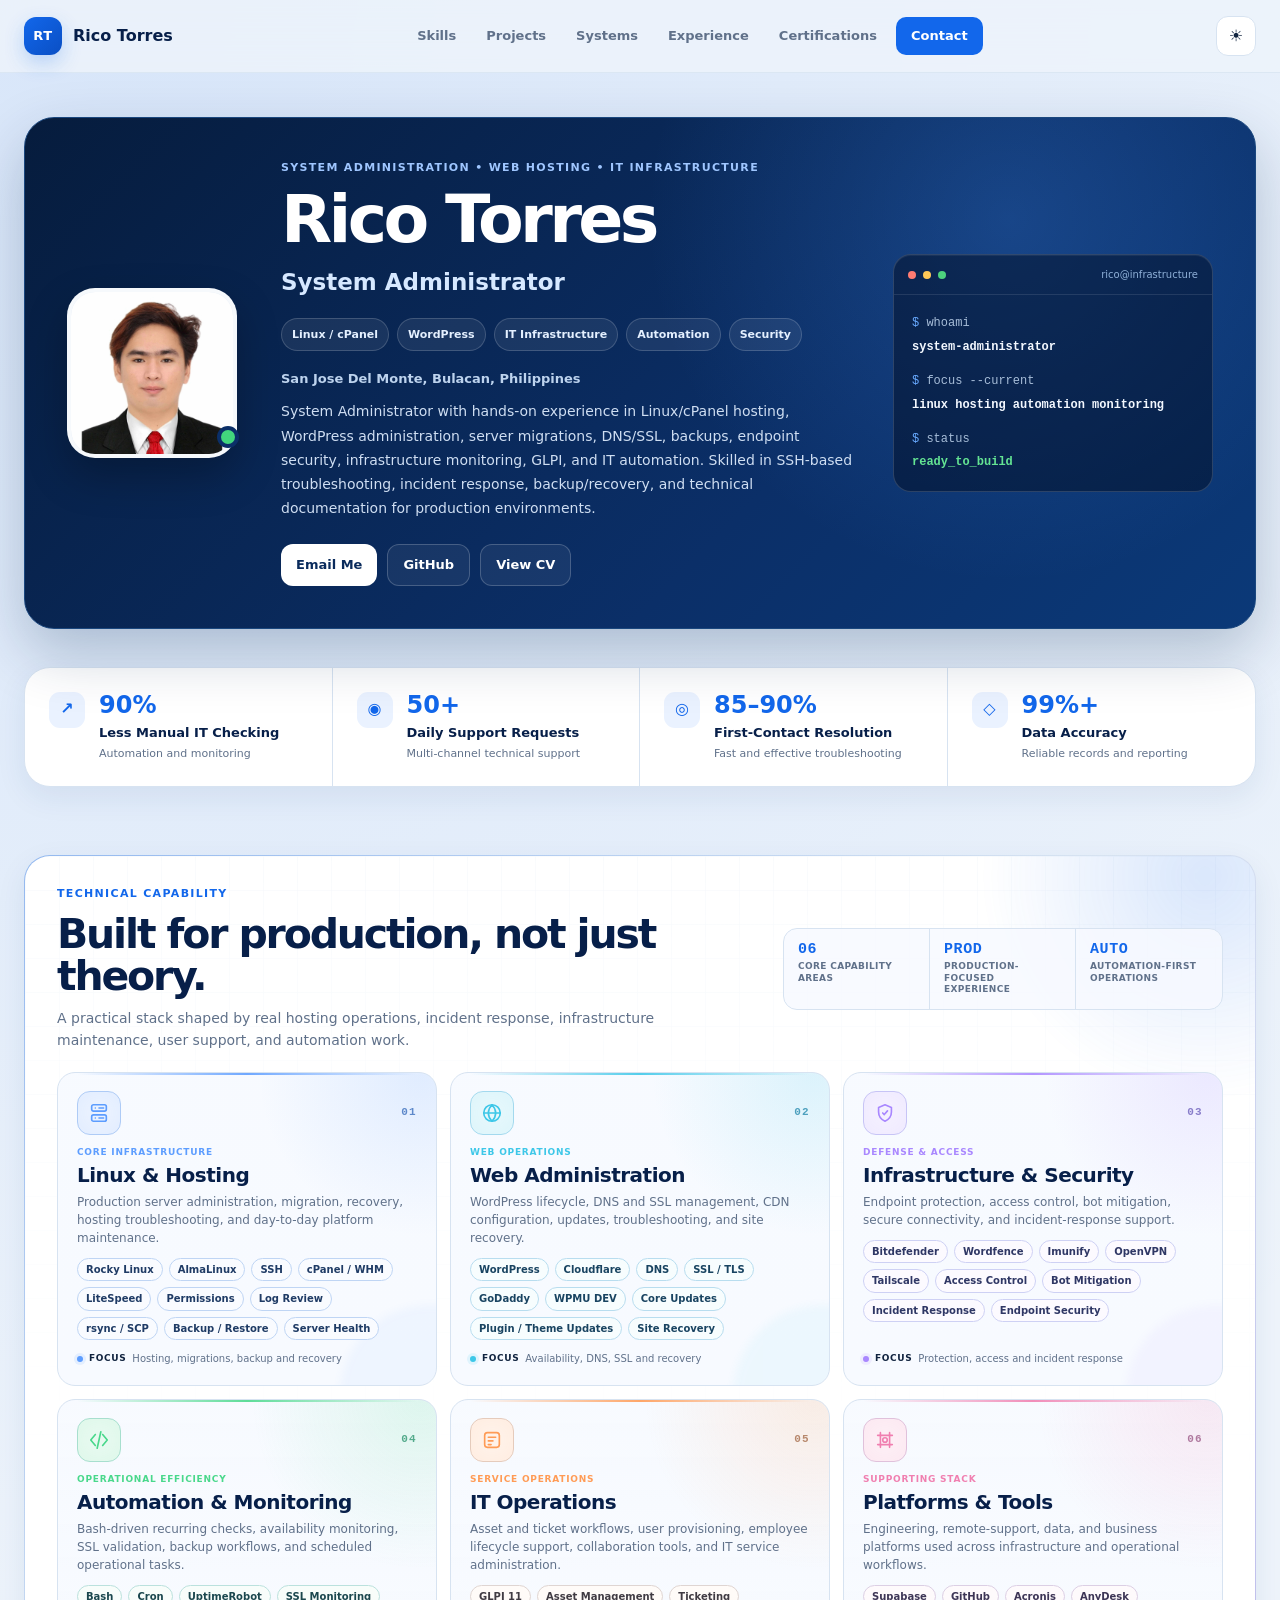
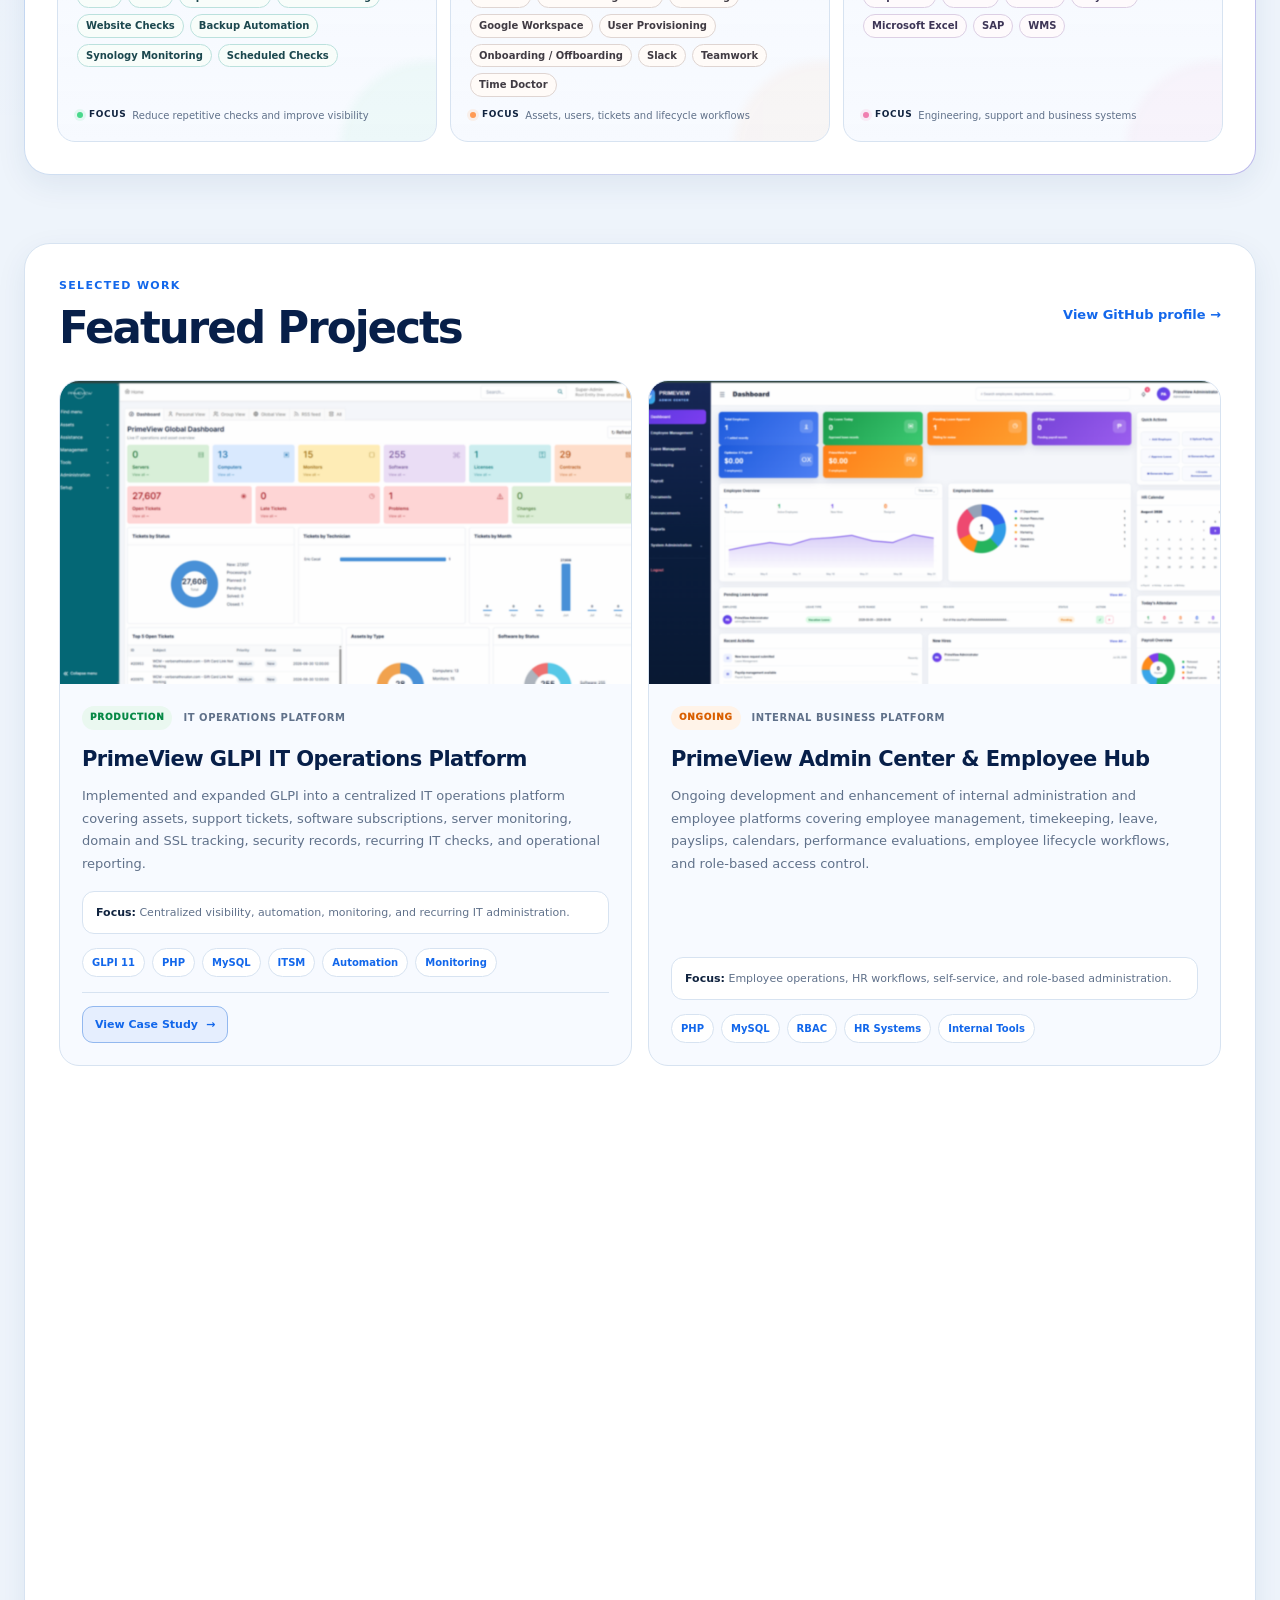
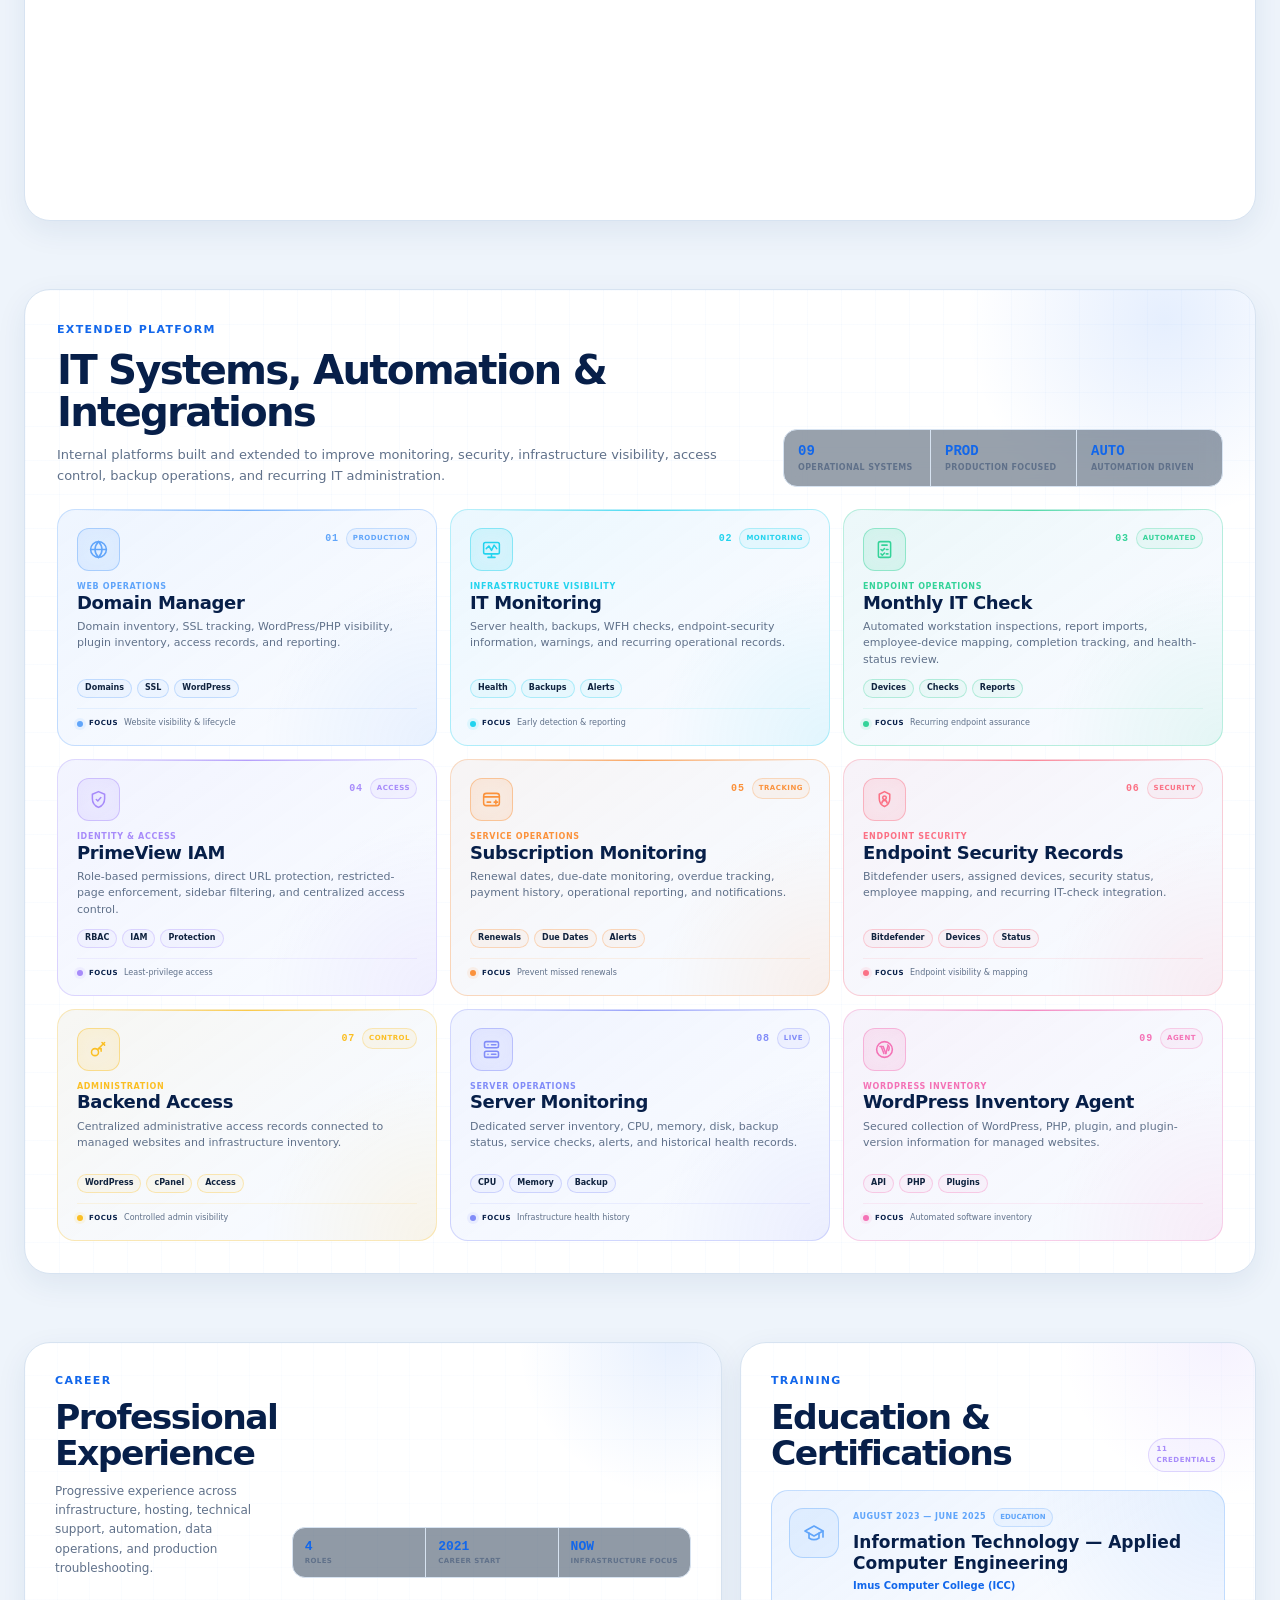
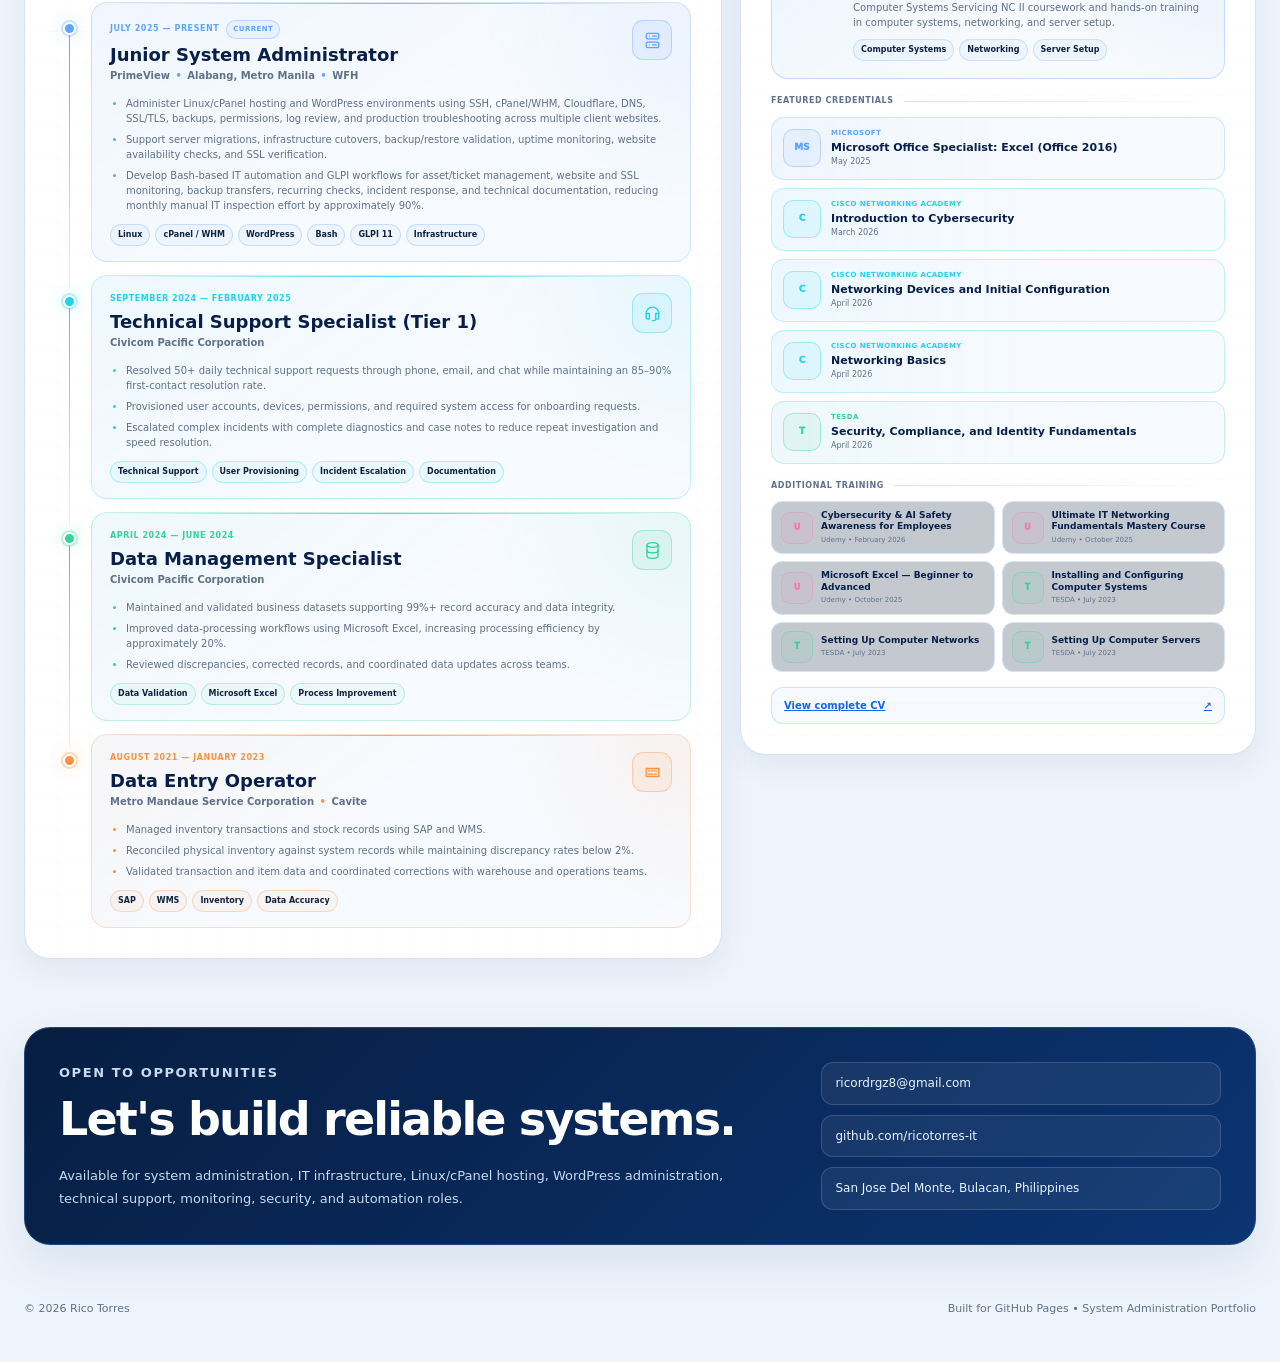
==== commit b4583889: "Add files via upload" ====
--- a/index.html
+++ b/index.html
@@ -375,6 +375,11 @@
               </p>
               <div class="project-result"><strong>Focus:</strong> Unified authentication, desktop workflow, real-time collaboration, and API-backed services.</div>
               <div class="project-tags"><span>Windows</span><span>Supabase</span><span>REST API</span><span>Realtime</span><span>Authentication</span><span>GitHub</span></div>
+              <div class="project-card__actions">
+                <a class="project-case-study-link" href="projects/primeview-nexus.html">
+                  <span>View Case Study</span><span aria-hidden="true">→</span>
+                </a>
+              </div>
             </div>
           </article>
 
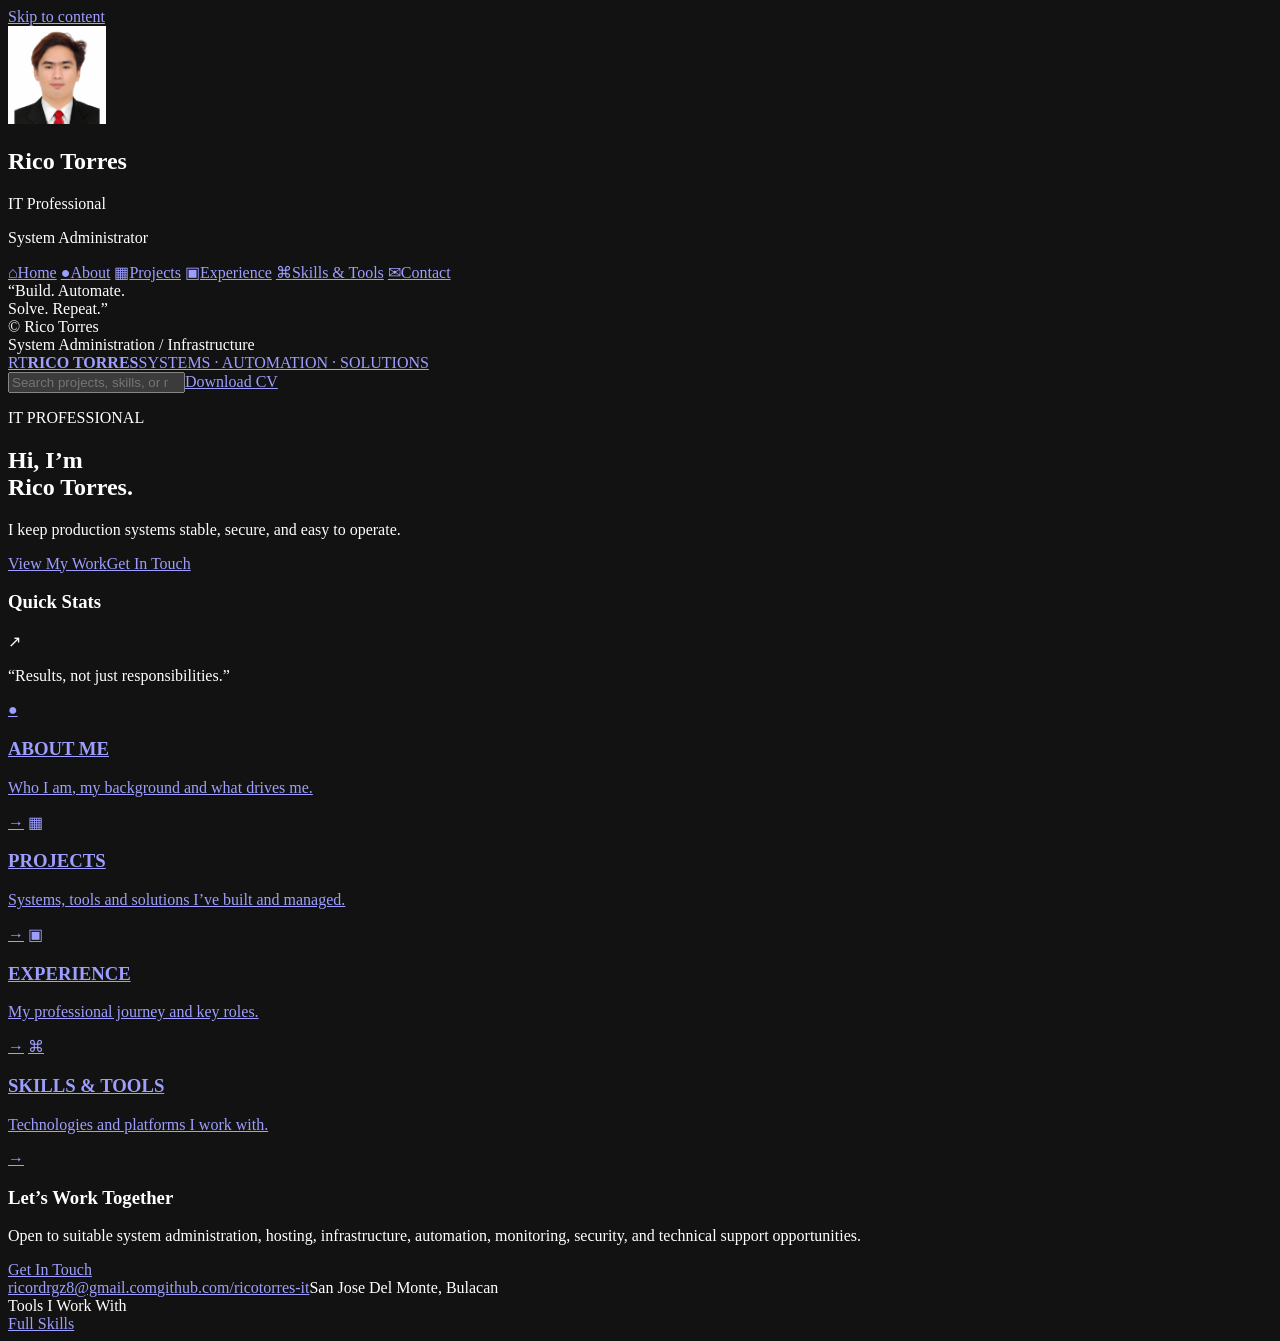
==== commit b6c3180c: "Refresh portfolio content cache for current Nexus feature scope" ====
--- a/index.html
+++ b/index.html
@@ -1,1044 +1,76 @@
 <!doctype html>
-<html lang="en">
+<html lang="en" data-theme="dark">
 <head>
   <meta charset="utf-8">
-  <meta name="viewport" content="width=device-width, initial-scale=1">
-
+  <meta name="viewport" content="width=device-width,initial-scale=1">
   <title>Rico Torres | System Administrator & IT Infrastructure</title>
-  <meta name="description" content="Rico Torres is a System Administrator specializing in Linux/cPanel hosting, WordPress administration, server migrations, IT automation, GLPI, infrastructure monitoring, security, backup and recovery.">
-  <meta name="theme-color" content="#0a2347">
+  <meta name="description" content="Portfolio of Rico Torres, a System Administrator focused on Linux/cPanel hosting, WordPress, infrastructure automation, monitoring, security, GLPI, backup and recovery, and production IT operations.">
+  <meta name="author" content="Rico Torres">
   <meta name="robots" content="index, follow">
-
+  <meta name="theme-color" content="#050505">
+  <meta name="color-scheme" content="dark">
   <link rel="canonical" href="https://ricotorres-it.github.io/">
-  <link rel="stylesheet" href="assets/css/style.css">
-
+  <link rel="icon" href="assets/images/favicon.svg" type="image/svg+xml">
+  <link rel="stylesheet" href="assets/css/dashboard.css?v=20260908-mobile-dock2">
+  <link rel="stylesheet" href="assets/css/home-tools.css?v=20260908-final1">
+  <link rel="stylesheet" href="assets/css/home-projects-showcase.css?v=20260908-showcase6">
   <meta property="og:type" content="website">
   <meta property="og:title" content="Rico Torres | System Administrator & IT Infrastructure">
-  <meta property="og:description" content="Linux/cPanel hosting, WordPress administration, server migrations, IT automation, GLPI, monitoring, security, backup and recovery.">
+  <meta property="og:description" content="Production-focused system administration, hosting, infrastructure automation, monitoring, security, backup and recovery, and IT operations.">
   <meta property="og:url" content="https://ricotorres-it.github.io/">
-  <meta property="og:image" content="https://ricotorres-it.github.io/assets/images/avatar.png">
-
+  <meta property="og:image" content="https://ricotorres-it.github.io/assets/images/social-preview.png">
+  <meta property="og:image:width" content="1200">
+  <meta property="og:image:height" content="630">
+  <meta property="og:image:alt" content="Rico Torres system administration and infrastructure portfolio">
   <meta name="twitter:card" content="summary_large_image">
   <meta name="twitter:title" content="Rico Torres | System Administrator & IT Infrastructure">
-  <meta name="twitter:description" content="System administration, web hosting, infrastructure, automation, monitoring, and security.">
-
-  <script type="application/ld+json">
-  {
-    "@context": "https://schema.org",
-    "@type": "Person",
-    "name": "Rico Torres",
-    "url": "https://ricotorres-it.github.io/",
-    "jobTitle": "System Administrator",
-    "email": "mailto:ricordrgz8@gmail.com",
-    "sameAs": [
-      "https://github.com/ricotorres-it"
-    ],
-    "knowsAbout": [
-      "Linux",
-      "cPanel",
-      "WordPress",
-      "IT Infrastructure",
-      "GLPI",
-      "Bash Automation",
-      "Server Monitoring",
-      "Backup and Recovery",
-      "DNS",
-      "SSL/TLS",
-      "Cybersecurity"
-    ]
-  }
-  </script>
+  <meta name="twitter:description" content="Production-focused system administration, infrastructure, hosting, automation, monitoring, and IT operations.">
+  <meta name="twitter:image" content="https://ricotorres-it.github.io/assets/images/social-preview.png">
+  <script type="application/ld+json">{"@context":"https://schema.org","@type":"Person","name":"Rico Torres","url":"https://ricotorres-it.github.io/","image":"https://ricotorres-it.github.io/assets/images/avatar.png","jobTitle":"System Administrator","email":"mailto:ricordrgz8@gmail.com","address":{"@type":"PostalAddress","addressLocality":"San Jose Del Monte","addressRegion":"Bulacan","addressCountry":"PH"},"sameAs":["https://github.com/ricotorres-it"],"knowsAbout":["Linux","cPanel/WHM","WordPress","IT Infrastructure","GLPI","Bash Automation","Monitoring","Backup and Recovery","DNS","SSL/TLS"]}</script>
 </head>
-<body>
+<body data-base="">
   <a class="skip-link" href="#main-content">Skip to content</a>
-
-  <header class="topbar" id="top">
-    <div class="container topbar__inner">
-      <a class="brand" href="#top" aria-label="Rico Torres portfolio home">
-        <span class="brand__mark">RT</span>
-        <span>Rico Torres</span>
-      </a>
-
-      <nav class="nav" aria-label="Primary navigation">
-        <a href="#skills">Skills</a>
-        <a href="#projects">Projects</a>
-        <a href="#systems">Systems</a>
-        <a href="#experience">Experience</a>
-        <a href="#certifications">Certifications</a>
-        <a class="nav__cta" href="#contact">Contact</a>
+  <div class="app-shell">
+    <aside class="sidebar" id="sidebar">
+      <div class="profile">
+        <img src="assets/images/avatar.png" alt="Portrait of Rico Torres" width="98" height="98" decoding="async" fetchpriority="low">
+        <h1>Rico Torres</h1><p>IT Professional</p><p>System Administrator</p>
+      </div>
+      <nav class="side-nav" aria-label="Portfolio navigation">
+        <a href="./" aria-current="page"><span class="nav-ico" aria-hidden="true">⌂</span>Home</a>
+        <a href="about/"><span class="nav-ico" aria-hidden="true">●</span>About</a>
+        <a href="projects/"><span class="nav-ico" aria-hidden="true">▦</span>Projects</a>
+        <a href="experience/"><span class="nav-ico" aria-hidden="true">▣</span>Experience</a>
+        <a href="skills/"><span class="nav-ico" aria-hidden="true">⌘</span>Skills &amp; Tools</a>
+        <a href="contact/"><span class="nav-ico" aria-hidden="true">✉</span>Contact</a>
       </nav>
-
-      <div class="topbar__actions">
-        <button class="theme-toggle" type="button" aria-label="Toggle color theme" title="Toggle color theme">
-          <span class="theme-toggle__sun" aria-hidden="true">☀</span>
-          <span class="theme-toggle__moon" aria-hidden="true">☾</span>
-        </button>
-        <button class="nav-toggle" type="button" aria-label="Open menu" aria-expanded="false">
-          <span></span><span></span><span></span>
-        </button>
-      </div>
+      <div class="side-bottom"><div class="quote">“Build. Automate.<br>Solve. Repeat.”</div><div class="side-socials" data-socials></div><div class="copyright">© <span data-year></span> Rico Torres<br>System Administration / Infrastructure</div></div>
+    </aside>
+    <button class="overlay" data-overlay hidden aria-label="Close navigation"></button>
+    <div class="workspace">
+      <header class="topbar">
+        <a class="brand" href="./" aria-label="Rico Torres portfolio home"><span class="brand-mark">RT</span><span class="brand-copy"><strong>RICO TORRES</strong><span>SYSTEMS · AUTOMATION · SOLUTIONS</span></span></a>
+        <div class="top-actions"><input class="search" data-search type="search" aria-label="Search portfolio" placeholder="Search projects, skills, or more…"><a class="cv-btn" href="assets/files/Rico_Torres_CV.pdf" target="_blank" rel="noreferrer">Download CV</a></div>
+      </header>
+      <main class="dashboard" id="main-content">
+        <section class="card hero-card" aria-labelledby="home-title"><div class="hero-copy"><p class="eyebrow">IT PROFESSIONAL</p><h2 id="home-title">Hi, I’m<br><span>Rico Torres.</span></h2><p class="headline">I keep production systems stable, secure, and easy to operate.</p><div class="specialties" data-specialties aria-label="Core specialties"></div><div class="hero-actions"><a class="btn btn-primary" href="projects/">View My Work</a><a class="btn btn-secondary" href="contact/">Get In Touch</a></div></div></section>
+        <aside class="card stats-card" aria-label="Quick stats"><div class="card-title"><h3>Quick Stats</h3><span aria-hidden="true">↗</span></div><div class="stats-grid" data-stats></div><p class="stat-note">“Results, not just responsibilities.”</p></aside>
+        <nav class="nav-cards" aria-label="Explore portfolio">
+          <a class="card nav-card" href="about/"><span class="nav-card-icon" aria-hidden="true">●</span><span><h3>ABOUT ME</h3><p>Who I am, my background and what drives me.</p></span><span class="arrow" aria-hidden="true">→</span></a>
+          <a class="card nav-card" href="projects/"><span class="nav-card-icon" aria-hidden="true">▦</span><span><h3>PROJECTS</h3><p>Systems, tools and solutions I’ve built and managed.</p></span><span class="arrow" aria-hidden="true">→</span></a>
+          <a class="card nav-card" href="experience/"><span class="nav-card-icon" aria-hidden="true">▣</span><span><h3>EXPERIENCE</h3><p>My professional journey and key roles.</p></span><span class="arrow" aria-hidden="true">→</span></a>
+          <a class="card nav-card" href="skills/"><span class="nav-card-icon" aria-hidden="true">⌘</span><span><h3>SKILLS &amp; TOOLS</h3><p>Technologies and platforms I work with.</p></span><span class="arrow" aria-hidden="true">→</span></a>
+        </nav>
+        <section class="projects-card home-projects-showcase" data-home-projects-showcase data-cycle="3200" aria-label="Featured Projects"></section>
+        <aside class="card contact-card"><h3>Let’s Work Together</h3><p>Open to suitable system administration, hosting, infrastructure, automation, monitoring, security, and technical support opportunities.</p><a class="btn btn-primary" href="contact/">Get In Touch</a><div class="contact-links"><a href="mailto:ricordrgz8@gmail.com"><span>ricordrgz8@gmail.com</span></a><a href="https://github.com/ricotorres-it" target="_blank" rel="noreferrer"><span>github.com/ricotorres-it</span></a><span>San Jose Del Monte, Bulacan</span></div></aside>
+      </main>
+      <section class="tools-dock" aria-labelledby="tools-dock-title"><div class="tools-dock-label"><span data-tools-label-icon aria-hidden="true"></span><span id="tools-dock-title">Tools I Work With</span></div><div class="tools-marquee" data-tools-marquee></div><a class="tools-dock-link" href="skills/"><span>Full Skills</span><span data-tools-link-icon aria-hidden="true"></span></a></section>
     </div>
-  </header>
-
-  <main id="main-content">
-    <section class="hero section-shell">
-      <div class="container">
-        <div class="hero__card">
-          <div class="hero__portrait-wrap">
-            <img class="hero__portrait" src="assets/images/avatar.png" alt="Portrait of Rico Torres" width="240" height="240">
-            <span class="hero__status" title="Open to opportunities" aria-label="Open to opportunities"></span>
-          </div>
-
-          <div class="hero__content">
-            <p class="eyebrow">SYSTEM ADMINISTRATION • WEB HOSTING • IT INFRASTRUCTURE</p>
-            <h1>Rico Torres</h1>
-            <p class="hero__role">System Administrator</p>
-
-            <div class="tag-list" aria-label="Core specialties">
-              <span>Linux / cPanel</span>
-              <span>WordPress</span>
-              <span>IT Infrastructure</span>
-              <span>Automation</span>
-              <span>Security</span>
-            </div>
-
-            <p class="hero__location">San Jose Del Monte, Bulacan, Philippines</p>
-            <p class="hero__summary">
-              System Administrator with hands-on experience in Linux/cPanel hosting, WordPress administration,
-              server migrations, DNS/SSL, backups, endpoint security, infrastructure monitoring, GLPI, and IT automation.
-              Skilled in SSH-based troubleshooting, incident response, backup/recovery, and technical documentation for production environments.
-            </p>
-
-            <div class="hero__actions">
-              <a class="button button--primary" href="mailto:ricordrgz8@gmail.com">Email Me</a>
-              <a class="button button--light" href="https://github.com/ricotorres-it" target="_blank" rel="noreferrer">GitHub</a>
-              <a class="button button--light" href="assets/files/Rico_Torres_CV.pdf" target="_blank" rel="noreferrer">View CV</a>
-            </div>
-          </div>
-
-          <div class="hero__terminal" aria-hidden="true">
-            <div class="terminal__bar">
-              <span></span><span></span><span></span>
-              <small>rico@infrastructure</small>
-            </div>
-            <div class="terminal__body">
-              <p><span>$</span> whoami</p>
-              <strong>system-administrator</strong>
-              <p><span>$</span> focus --current</p>
-              <strong>linux hosting automation monitoring</strong>
-              <p><span>$</span> status</p>
-              <strong class="terminal__ok">ready_to_build</strong>
-            </div>
-          </div>
-        </div>
-      </div>
-    </section>
-
-    <section class="section-shell metrics" aria-label="Professional highlights">
-      <div class="container">
-        <div class="metrics__grid panel">
-          <article class="metric">
-            <span class="metric__icon">↗</span>
-            <div><strong>90%</strong><h2>Less Manual IT Checking</h2><p>Automation and monitoring</p></div>
-          </article>
-          <article class="metric">
-            <span class="metric__icon">◉</span>
-            <div><strong>50+</strong><h2>Daily Support Requests</h2><p>Multi-channel technical support</p></div>
-          </article>
-          <article class="metric">
-            <span class="metric__icon">◎</span>
-            <div><strong>85–90%</strong><h2>First-Contact Resolution</h2><p>Fast and effective troubleshooting</p></div>
-          </article>
-          <article class="metric">
-            <span class="metric__icon">◇</span>
-            <div><strong>99%+</strong><h2>Data Accuracy</h2><p>Reliable records and reporting</p></div>
-          </article>
-        </div>
-      </div>
-    </section>
-
-    <section class="section-shell" id="skills">
-      <div class="container panel section-card skills-showcase">
-        <div class="skills-showcase__header">
-          <div class="skills-showcase__intro">
-            <p class="eyebrow eyebrow--dark">Technical Capability</p>
-            <h2>Built for production, not just theory.</h2>
-            <p class="skills-showcase__lead">
-              A practical stack shaped by real hosting operations, incident response,
-              infrastructure maintenance, user support, and automation work.
-            </p>
-          </div>
-
-          <div class="skills-overview" aria-label="Technical capability overview">
-            <div class="skills-overview__item">
-              <strong>06</strong>
-              <span>Core capability areas</span>
-            </div>
-            <div class="skills-overview__item">
-              <strong>PROD</strong>
-              <span>Production-focused experience</span>
-            </div>
-            <div class="skills-overview__item">
-              <strong>AUTO</strong>
-              <span>Automation-first operations</span>
-            </div>
-          </div>
-        </div>
-
-        <div class="skills-showcase__grid">
-          <article class="stack-card stack-card--wide stack-card--blue reveal">
-            <div class="stack-card__top">
-              <span class="stack-card__icon" aria-hidden="true">
-                <svg viewBox="0 0 24 24"><rect x="4" y="3" width="16" height="7" rx="2"></rect><rect x="4" y="14" width="16" height="7" rx="2"></rect><path d="M8 6.5h.01M8 17.5h.01M12 6.5h5M12 17.5h5"></path></svg>
-              </span>
-              <span class="stack-card__number">01</span>
-            </div>
-            <div class="stack-card__heading">
-              <span class="stack-card__kicker">Core Infrastructure</span>
-              <h3>Linux &amp; Hosting</h3>
-              <p>Production server administration, migration, recovery, hosting troubleshooting, and day-to-day platform maintenance.</p>
-            </div>
-            <div class="stack-card__chips">
-              <span>Rocky Linux</span><span>AlmaLinux</span><span>SSH</span><span>cPanel / WHM</span><span>LiteSpeed</span>
-              <span>Permissions</span><span>Log Review</span><span>rsync / SCP</span><span>Backup / Restore</span><span>Server Health</span>
-            </div>
-            <div class="stack-card__footer"><i></i><b>Focus</b><span>Hosting, migrations, backup and recovery</span></div>
-          </article>
-
-          <article class="stack-card stack-card--cyan reveal">
-            <div class="stack-card__top">
-              <span class="stack-card__icon" aria-hidden="true">
-                <svg viewBox="0 0 24 24"><circle cx="12" cy="12" r="9"></circle><path d="M3 12h18M12 3c2.6 2.7 4 5.7 4 9s-1.4 6.3-4 9M12 3c-2.6 2.7-4 5.7-4 9s1.4 6.3 4 9"></path></svg>
-              </span>
-              <span class="stack-card__number">02</span>
-            </div>
-            <div class="stack-card__heading">
-              <span class="stack-card__kicker">Web Operations</span>
-              <h3>Web Administration</h3>
-              <p>WordPress lifecycle, DNS and SSL management, CDN configuration, updates, troubleshooting, and site recovery.</p>
-            </div>
-            <div class="stack-card__chips">
-              <span>WordPress</span><span>Cloudflare</span><span>DNS</span><span>SSL / TLS</span><span>GoDaddy</span>
-              <span>WPMU DEV</span><span>Core Updates</span><span>Plugin / Theme Updates</span><span>Site Recovery</span>
-            </div>
-            <div class="stack-card__footer"><i></i><b>Focus</b><span>Availability, DNS, SSL and recovery</span></div>
-          </article>
-
-          <article class="stack-card stack-card--purple reveal">
-            <div class="stack-card__top">
-              <span class="stack-card__icon" aria-hidden="true">
-                <svg viewBox="0 0 24 24"><path d="M12 3 19 6v5c0 4.6-2.7 8.1-7 10-4.3-1.9-7-5.4-7-10V6l7-3Z"></path><path d="m9.5 12 1.7 1.7 3.5-4"></path></svg>
-              </span>
-              <span class="stack-card__number">03</span>
-            </div>
-            <div class="stack-card__heading">
-              <span class="stack-card__kicker">Defense &amp; Access</span>
-              <h3>Infrastructure &amp; Security</h3>
-              <p>Endpoint protection, access control, bot mitigation, secure connectivity, and incident-response support.</p>
-            </div>
-            <div class="stack-card__chips">
-              <span>Bitdefender</span><span>Wordfence</span><span>Imunify</span><span>OpenVPN</span><span>Tailscale</span>
-              <span>Access Control</span><span>Bot Mitigation</span><span>Incident Response</span><span>Endpoint Security</span>
-            </div>
-            <div class="stack-card__footer"><i></i><b>Focus</b><span>Protection, access and incident response</span></div>
-          </article>
-
-          <article class="stack-card stack-card--wide stack-card--green reveal">
-            <div class="stack-card__top">
-              <span class="stack-card__icon" aria-hidden="true">
-                <svg viewBox="0 0 24 24"><path d="M8 6 3 12l5 6M16 6l5 6-5 6M14 3l-4 18"></path></svg>
-              </span>
-              <span class="stack-card__number">04</span>
-            </div>
-            <div class="stack-card__heading">
-              <span class="stack-card__kicker">Operational Efficiency</span>
-              <h3>Automation &amp; Monitoring</h3>
-              <p>Bash-driven recurring checks, availability monitoring, SSL validation, backup workflows, and scheduled operational tasks.</p>
-            </div>
-            <div class="stack-card__chips">
-              <span>Bash</span><span>Cron</span><span>UptimeRobot</span><span>SSL Monitoring</span><span>Website Checks</span>
-              <span>Backup Automation</span><span>Synology Monitoring</span><span>Scheduled Checks</span>
-            </div>
-            <div class="stack-card__footer"><i></i><b>Focus</b><span>Reduce repetitive checks and improve visibility</span></div>
-          </article>
-
-          <article class="stack-card stack-card--wide stack-card--orange reveal">
-            <div class="stack-card__top">
-              <span class="stack-card__icon" aria-hidden="true">
-                <svg viewBox="0 0 24 24"><rect x="4" y="4" width="16" height="16" rx="3"></rect><path d="M8 9h8M8 13h5M8 17h3"></path></svg>
-              </span>
-              <span class="stack-card__number">05</span>
-            </div>
-            <div class="stack-card__heading">
-              <span class="stack-card__kicker">Service Operations</span>
-              <h3>IT Operations</h3>
-              <p>Asset and ticket workflows, user provisioning, employee lifecycle support, collaboration tools, and IT service administration.</p>
-            </div>
-            <div class="stack-card__chips">
-              <span>GLPI 11</span><span>Asset Management</span><span>Ticketing</span><span>Google Workspace</span>
-              <span>User Provisioning</span><span>Onboarding / Offboarding</span><span>Slack</span><span>Teamwork</span><span>Time Doctor</span>
-            </div>
-            <div class="stack-card__footer"><i></i><b>Focus</b><span>Assets, users, tickets and lifecycle workflows</span></div>
-          </article>
-
-          <article class="stack-card stack-card--pink reveal">
-            <div class="stack-card__top">
-              <span class="stack-card__icon" aria-hidden="true">
-                <svg viewBox="0 0 24 24"><path d="M4 7h16M4 17h16M7 4v16M17 4v16"></path><circle cx="12" cy="12" r="2.5"></circle></svg>
-              </span>
-              <span class="stack-card__number">06</span>
-            </div>
-            <div class="stack-card__heading">
-              <span class="stack-card__kicker">Supporting Stack</span>
-              <h3>Platforms &amp; Tools</h3>
-              <p>Engineering, remote-support, data, and business platforms used across infrastructure and operational workflows.</p>
-            </div>
-            <div class="stack-card__chips">
-              <span>Supabase</span><span>GitHub</span><span>Acronis</span><span>AnyDesk</span><span>Microsoft Excel</span><span>SAP</span><span>WMS</span>
-            </div>
-            <div class="stack-card__footer"><i></i><b>Focus</b><span>Engineering, support and business systems</span></div>
-          </article>
-        </div>
-      </div>
-    </section>
-
-    <section class="section-shell" id="projects">
-      <div class="container panel section-card">
-        <div class="section-heading section-heading--inline">
-          <div>
-            <p class="eyebrow eyebrow--dark">Selected Work</p>
-            <h2>Featured Projects</h2>
-          </div>
-          <a class="text-link" href="https://github.com/ricotorres-it" target="_blank" rel="noreferrer">View GitHub profile →</a>
-        </div>
-
-        <div class="project-grid project-grid--two">
-          <article class="project-card reveal">
-            <button class="project-card__image" type="button" data-lightbox="assets/images/projects/glpi-dashboard.png" aria-label="Open GLPI IT Operations Platform preview">
-              <img src="assets/images/projects/glpi-dashboard.png" alt="GLPI IT Operations Platform" loading="lazy">
-            </button>
-            <div class="project-card__body">
-              <div class="project-card__topline">
-                <span class="project-status project-status--production">PRODUCTION</span>
-                <span class="project-type">IT Operations Platform</span>
-              </div>
-              <h3>PrimeView GLPI IT Operations Platform</h3>
-              <p class="project-card__description">
-                Implemented and expanded GLPI into a centralized IT operations platform covering assets, support tickets,
-                software subscriptions, server monitoring, domain and SSL tracking, security records, recurring IT checks, and operational reporting.
-              </p>
-              <div class="project-result"><strong>Focus:</strong> Centralized visibility, automation, monitoring, and recurring IT administration.</div>
-              <div class="project-tags"><span>GLPI 11</span><span>PHP</span><span>MySQL</span><span>ITSM</span><span>Automation</span><span>Monitoring</span></div>
-              <div class="project-card__actions">
-                <a class="project-case-study-link" href="projects/glpi-operations.html">
-                  <span>View Case Study</span><span aria-hidden="true">→</span>
-                </a>
-              </div>
-            </div>
-          </article>
-
-          <article class="project-card reveal">
-            <button class="project-card__image" type="button" data-lightbox="assets/images/projects/admin-portal.png" aria-label="Open Admin Center preview">
-              <img src="assets/images/projects/admin-portal.png" alt="PrimeView Admin Center" loading="lazy">
-            </button>
-            <div class="project-card__body">
-              <div class="project-card__topline">
-                <span class="project-status project-status--ongoing">ONGOING</span>
-                <span class="project-type">Internal Business Platform</span>
-              </div>
-              <h3>PrimeView Admin Center & Employee Hub</h3>
-              <p class="project-card__description">
-                Ongoing development and enhancement of internal administration and employee platforms covering employee management,
-                timekeeping, leave, payslips, calendars, performance evaluations, employee lifecycle workflows, and role-based access control.
-              </p>
-              <div class="project-result"><strong>Focus:</strong> Employee operations, HR workflows, self-service, and role-based administration.</div>
-              <div class="project-tags"><span>PHP</span><span>MySQL</span><span>RBAC</span><span>HR Systems</span><span>Internal Tools</span></div>
-            </div>
-          </article>
-
-          <article class="project-card reveal">
-            <div class="project-card__visual project-card__visual--nexus" aria-label="PrimeView Nexus conceptual project visual">
-              <div class="nexus-core">PV<br>NEXUS</div>
-              <div class="nexus-node nexus-node--time">TIME</div>
-              <div class="nexus-node nexus-node--chat">CHAT</div>
-              <div class="nexus-node nexus-node--task">TASK</div>
-            </div>
-            <div class="project-card__body">
-              <div class="project-card__topline">
-                <span class="project-status project-status--ongoing">ONGOING</span>
-                <span class="project-type">Unified Work Platform</span>
-              </div>
-              <h3>PrimeView Nexus</h3>
-              <p class="project-card__description">
-                Ongoing development of a unified PrimeView platform combining PV Time, PV Chat, and PV Task with PrimeView Hub authentication,
-                Windows desktop deployment, real-time communication, API integration, and Supabase-backed services.
-              </p>
-              <div class="project-result"><strong>Focus:</strong> Unified authentication, desktop workflow, real-time collaboration, and API-backed services.</div>
-              <div class="project-tags"><span>Windows</span><span>Supabase</span><span>REST API</span><span>Realtime</span><span>Authentication</span><span>GitHub</span></div>
-              <div class="project-card__actions">
-                <a class="project-case-study-link" href="projects/primeview-nexus.html">
-                  <span>View Case Study</span><span aria-hidden="true">→</span>
-                </a>
-              </div>
-            </div>
-          </article>
-
-          <article class="project-card reveal">
-            <button class="project-card__image" type="button" data-lightbox="assets/images/projects/it-monitoring.png" aria-label="Open infrastructure monitoring preview">
-              <img src="assets/images/projects/it-monitoring.png" alt="Infrastructure monitoring and automation" loading="lazy">
-            </button>
-            <div class="project-card__body">
-              <div class="project-card__topline">
-                <span class="project-status project-status--production">PRODUCTION</span>
-                <span class="project-type">Infrastructure Automation</span>
-              </div>
-              <h3>Infrastructure Automation & Monitoring</h3>
-              <p class="project-card__description">
-                Developed Bash-based automation for website availability checks, SSL monitoring, backup transfers, recurring IT inspections,
-                server health validation, incident response, and operational reporting across production environments.
-              </p>
-              <div class="project-result"><strong>Result:</strong> Reduced monthly manual IT inspection effort by approximately 90%.</div>
-              <div class="project-tags"><span>Bash</span><span>Linux</span><span>cPanel</span><span>Cron</span><span>Monitoring</span><span>Backup / Recovery</span></div>
-            </div>
-          </article>
-        </div>
-      </div>
-    </section>
-
-    <section class="section-shell" id="systems">
-      <div class="container panel systems-showcase">
-
-        <div class="systems-showcase__header">
-          <div class="systems-showcase__intro">
-            <p class="eyebrow eyebrow--dark">Extended Platform</p>
-            <h2>IT Systems, Automation &amp; Integrations</h2>
-            <p class="systems-showcase__lead">
-              Internal platforms built and extended to improve monitoring, security,
-              infrastructure visibility, access control, backup operations, and recurring IT administration.
-            </p>
-          </div>
-
-          <div class="systems-showcase__summary" aria-label="Systems overview">
-            <div>
-              <strong>09</strong>
-              <span>Operational Systems</span>
-            </div>
-            <div>
-              <strong>PROD</strong>
-              <span>Production Focused</span>
-            </div>
-            <div>
-              <strong>AUTO</strong>
-              <span>Automation Driven</span>
-            </div>
-          </div>
-        </div>
-
-        <div class="system-grid">
-
-          <article class="system-card system-card--blue">
-            <div class="system-card__top">
-              <span class="system-card__icon" aria-hidden="true">
-                <svg viewBox="0 0 24 24">
-                  <circle cx="12" cy="12" r="9"></circle>
-                  <path d="M3 12h18"></path>
-                  <path d="M12 3c2.7 2.8 4 5.8 4 9s-1.3 6.2-4 9"></path>
-                  <path d="M12 3C9.3 5.8 8 8.8 8 12s1.3 6.2 4 9"></path>
-                </svg>
-              </span>
-              <div class="system-card__badges">
-                <span class="system-card__number">01</span>
-                <span class="system-card__status">PRODUCTION</span>
-              </div>
-            </div>
-            <p class="system-card__kicker">WEB OPERATIONS</p>
-            <h3>Domain Manager</h3>
-            <p class="system-card__description">Domain inventory, SSL tracking, WordPress/PHP visibility, plugin inventory, access records, and reporting.</p>
-            <div class="system-card__tags"><span>Domains</span><span>SSL</span><span>WordPress</span></div>
-            <div class="system-card__footer"><i></i><b>FOCUS</b><span>Website visibility &amp; lifecycle</span></div>
-          </article>
-
-          <article class="system-card system-card--cyan">
-            <div class="system-card__top">
-              <span class="system-card__icon" aria-hidden="true">
-                <svg viewBox="0 0 24 24">
-                  <rect x="3" y="4" width="18" height="13" rx="2"></rect>
-                  <path d="M8 21h8M12 17v4"></path>
-                  <path d="m6 11 3-3 3 5 3-6 3 4"></path>
-                </svg>
-              </span>
-              <div class="system-card__badges">
-                <span class="system-card__number">02</span>
-                <span class="system-card__status">MONITORING</span>
-              </div>
-            </div>
-            <p class="system-card__kicker">INFRASTRUCTURE VISIBILITY</p>
-            <h3>IT Monitoring</h3>
-            <p class="system-card__description">Server health, backups, WFH checks, endpoint-security information, warnings, and recurring operational records.</p>
-            <div class="system-card__tags"><span>Health</span><span>Backups</span><span>Alerts</span></div>
-            <div class="system-card__footer"><i></i><b>FOCUS</b><span>Early detection &amp; reporting</span></div>
-          </article>
-
-          <article class="system-card system-card--green">
-            <div class="system-card__top">
-              <span class="system-card__icon" aria-hidden="true">
-                <svg viewBox="0 0 24 24">
-                  <rect x="5" y="3" width="14" height="18" rx="2"></rect>
-                  <path d="M9 7h6"></path>
-                  <path d="m8 12 1.5 1.5L12 11"></path>
-                  <path d="M14 12h2"></path>
-                  <path d="m8 17 1.5 1.5L12 16"></path>
-                  <path d="M14 17h2"></path>
-                </svg>
-              </span>
-              <div class="system-card__badges">
-                <span class="system-card__number">03</span>
-                <span class="system-card__status">AUTOMATED</span>
-              </div>
-            </div>
-            <p class="system-card__kicker">ENDPOINT OPERATIONS</p>
-            <h3>Monthly IT Check</h3>
-            <p class="system-card__description">Automated workstation inspections, report imports, employee-device mapping, completion tracking, and health-status review.</p>
-            <div class="system-card__tags"><span>Devices</span><span>Checks</span><span>Reports</span></div>
-            <div class="system-card__footer"><i></i><b>FOCUS</b><span>Recurring endpoint assurance</span></div>
-          </article>
-
-          <article class="system-card system-card--purple">
-            <div class="system-card__top">
-              <span class="system-card__icon" aria-hidden="true">
-                <svg viewBox="0 0 24 24">
-                  <path d="M12 3 19 6v5c0 4.6-2.7 8.1-7 10-4.3-1.9-7-5.4-7-10V6l7-3Z"></path>
-                  <path d="m9.5 12 1.7 1.7 3.5-4"></path>
-                </svg>
-              </span>
-              <div class="system-card__badges">
-                <span class="system-card__number">04</span>
-                <span class="system-card__status">ACCESS</span>
-              </div>
-            </div>
-            <p class="system-card__kicker">IDENTITY &amp; ACCESS</p>
-            <h3>PrimeView IAM</h3>
-            <p class="system-card__description">Role-based permissions, direct URL protection, restricted-page enforcement, sidebar filtering, and centralized access control.</p>
-            <div class="system-card__tags"><span>RBAC</span><span>IAM</span><span>Protection</span></div>
-            <div class="system-card__footer"><i></i><b>FOCUS</b><span>Least-privilege access</span></div>
-          </article>
-
-          <article class="system-card system-card--orange">
-            <div class="system-card__top">
-              <span class="system-card__icon" aria-hidden="true">
-                <svg viewBox="0 0 24 24">
-                  <rect x="3" y="5" width="18" height="14" rx="3"></rect>
-                  <path d="M3 9h18"></path>
-                  <path d="M7 15h4"></path>
-                  <path d="M17 13v4"></path>
-                  <path d="M15 15h4"></path>
-                </svg>
-              </span>
-              <div class="system-card__badges">
-                <span class="system-card__number">05</span>
-                <span class="system-card__status">TRACKING</span>
-              </div>
-            </div>
-            <p class="system-card__kicker">SERVICE OPERATIONS</p>
-            <h3>Subscription Monitoring</h3>
-            <p class="system-card__description">Renewal dates, due-date monitoring, overdue tracking, payment history, operational reporting, and notifications.</p>
-            <div class="system-card__tags"><span>Renewals</span><span>Due Dates</span><span>Alerts</span></div>
-            <div class="system-card__footer"><i></i><b>FOCUS</b><span>Prevent missed renewals</span></div>
-          </article>
-
-          <article class="system-card system-card--red">
-            <div class="system-card__top">
-              <span class="system-card__icon" aria-hidden="true">
-                <svg viewBox="0 0 24 24">
-                  <path d="M12 3 18 6v5c0 4-2.2 7.2-6 9-3.8-1.8-6-5-6-9V6l6-3Z"></path>
-                  <circle cx="12" cy="10" r="2"></circle>
-                  <path d="M9 16c.4-2 1.4-3 3-3s2.6 1 3 3"></path>
-                </svg>
-              </span>
-              <div class="system-card__badges">
-                <span class="system-card__number">06</span>
-                <span class="system-card__status">SECURITY</span>
-              </div>
-            </div>
-            <p class="system-card__kicker">ENDPOINT SECURITY</p>
-            <h3>Endpoint Security Records</h3>
-            <p class="system-card__description">Bitdefender users, assigned devices, security status, employee mapping, and recurring IT-check integration.</p>
-            <div class="system-card__tags"><span>Bitdefender</span><span>Devices</span><span>Status</span></div>
-            <div class="system-card__footer"><i></i><b>FOCUS</b><span>Endpoint visibility &amp; mapping</span></div>
-          </article>
-
-          <article class="system-card system-card--amber">
-            <div class="system-card__top">
-              <span class="system-card__icon" aria-hidden="true">
-                <svg viewBox="0 0 24 24">
-                  <circle cx="8" cy="15" r="4"></circle>
-                  <path d="m11 12 8-8"></path>
-                  <path d="m16 4 3 3"></path>
-                  <path d="M12 11h3v3"></path>
-                </svg>
-              </span>
-              <div class="system-card__badges">
-                <span class="system-card__number">07</span>
-                <span class="system-card__status">CONTROL</span>
-              </div>
-            </div>
-            <p class="system-card__kicker">ADMINISTRATION</p>
-            <h3>Backend Access</h3>
-            <p class="system-card__description">Centralized administrative access records connected to managed websites and infrastructure inventory.</p>
-            <div class="system-card__tags"><span>WordPress</span><span>cPanel</span><span>Access</span></div>
-            <div class="system-card__footer"><i></i><b>FOCUS</b><span>Controlled admin visibility</span></div>
-          </article>
-
-          <article class="system-card system-card--indigo">
-            <div class="system-card__top">
-              <span class="system-card__icon" aria-hidden="true">
-                <svg viewBox="0 0 24 24">
-                  <rect x="4" y="3" width="16" height="7" rx="2"></rect>
-                  <rect x="4" y="14" width="16" height="7" rx="2"></rect>
-                  <path d="M8 6.5h.01M8 17.5h.01"></path>
-                  <path d="M12 6.5h5M12 17.5h5"></path>
-                </svg>
-              </span>
-              <div class="system-card__badges">
-                <span class="system-card__number">08</span>
-                <span class="system-card__status">LIVE</span>
-              </div>
-            </div>
-            <p class="system-card__kicker">SERVER OPERATIONS</p>
-            <h3>Server Monitoring</h3>
-            <p class="system-card__description">Dedicated server inventory, CPU, memory, disk, backup status, service checks, alerts, and historical health records.</p>
-            <div class="system-card__tags"><span>CPU</span><span>Memory</span><span>Backup</span></div>
-            <div class="system-card__footer"><i></i><b>FOCUS</b><span>Infrastructure health history</span></div>
-          </article>
-
-          <article class="system-card system-card--pink">
-            <div class="system-card__top">
-              <span class="system-card__icon" aria-hidden="true">
-                <svg viewBox="0 0 24 24">
-                  <circle cx="12" cy="12" r="9"></circle>
-                  <path d="M6.8 8.5h2.6"></path>
-                  <path d="m8.2 8.5 3.1 8"></path>
-                  <path d="m10.5 8.5 3 8"></path>
-                  <path d="m15.8 8.5-2.3 8"></path>
-                  <path d="M15.6 6.8c1.2.7 1.8 1.8 1.8 3.2 0 1.1-.3 2.1-.8 3.2"></path>
-                </svg>
-              </span>
-              <div class="system-card__badges">
-                <span class="system-card__number">09</span>
-                <span class="system-card__status">AGENT</span>
-              </div>
-            </div>
-            <p class="system-card__kicker">WORDPRESS INVENTORY</p>
-            <h3>WordPress Inventory Agent</h3>
-            <p class="system-card__description">Secured collection of WordPress, PHP, plugin, and plugin-version information for managed websites.</p>
-            <div class="system-card__tags"><span>API</span><span>PHP</span><span>Plugins</span></div>
-            <div class="system-card__footer"><i></i><b>FOCUS</b><span>Automated software inventory</span></div>
-          </article>
-
-        </div>
-      </div>
-    </section>
-
-    <section class="section-shell" id="experience">
-      <div class="container career-credentials">
-
-        <!-- ==================================================
-             PROFESSIONAL EXPERIENCE
-        =================================================== -->
-        <article class="panel career-panel">
-
-          <div class="career-panel__header">
-            <div>
-              <p class="eyebrow eyebrow--dark">Career</p>
-              <h2>Professional Experience</h2>
-              <p class="career-panel__lead">
-                Progressive experience across infrastructure, hosting, technical support,
-                automation, data operations, and production troubleshooting.
-              </p>
-            </div>
-
-            <div class="career-panel__summary" aria-label="Career summary">
-              <div>
-                <strong>4</strong>
-                <span>Roles</span>
-              </div>
-              <div>
-                <strong>2021</strong>
-                <span>Career Start</span>
-              </div>
-              <div>
-                <strong>NOW</strong>
-                <span>Infrastructure Focus</span>
-              </div>
-            </div>
-          </div>
-
-          <div class="career-timeline">
-
-            <article class="career-role career-role--current">
-              <div class="career-role__rail">
-                <span class="career-role__dot"></span>
-                <span class="career-role__line"></span>
-              </div>
-
-              <div class="career-role__content">
-                <div class="career-role__top">
-                  <div>
-                    <div class="career-role__meta">
-                      <span class="career-role__date">JULY 2025 — PRESENT</span>
-                      <span class="career-role__status">CURRENT</span>
-                    </div>
-                    <h3>Junior System Administrator</h3>
-                    <p class="career-role__company">PrimeView <span>•</span> Alabang, Metro Manila <span>•</span> WFH</p>
-                  </div>
-
-                  <span class="career-role__icon" aria-hidden="true">
-                    <svg viewBox="0 0 24 24">
-                      <rect x="4" y="3" width="16" height="7" rx="2"></rect>
-                      <rect x="4" y="14" width="16" height="7" rx="2"></rect>
-                      <path d="M8 6.5h.01M8 17.5h.01"></path>
-                      <path d="M12 6.5h5M12 17.5h5"></path>
-                    </svg>
-                  </span>
-                </div>
-
-                <ul class="career-role__bullets">
-                  <li>Administer Linux/cPanel hosting and WordPress environments using SSH, cPanel/WHM, Cloudflare, DNS, SSL/TLS, backups, permissions, log review, and production troubleshooting across multiple client websites.</li>
-                  <li>Support server migrations, infrastructure cutovers, backup/restore validation, uptime monitoring, website availability checks, and SSL verification.</li>
-                  <li>Develop Bash-based IT automation and GLPI workflows for asset/ticket management, website and SSL monitoring, backup transfers, recurring checks, incident response, and technical documentation, reducing monthly manual IT inspection effort by approximately 90%.</li>
-                </ul>
-
-                <div class="career-role__tags">
-                  <span>Linux</span>
-                  <span>cPanel / WHM</span>
-                  <span>WordPress</span>
-                  <span>Bash</span>
-                  <span>GLPI 11</span>
-                  <span>Infrastructure</span>
-                </div>
-              </div>
-            </article>
-
-            <article class="career-role">
-              <div class="career-role__rail">
-                <span class="career-role__dot"></span>
-                <span class="career-role__line"></span>
-              </div>
-
-              <div class="career-role__content">
-                <div class="career-role__top">
-                  <div>
-                    <div class="career-role__meta">
-                      <span class="career-role__date">SEPTEMBER 2024 — FEBRUARY 2025</span>
-                    </div>
-                    <h3>Technical Support Specialist (Tier 1)</h3>
-                    <p class="career-role__company">Civicom Pacific Corporation</p>
-                  </div>
-
-                  <span class="career-role__icon" aria-hidden="true">
-                    <svg viewBox="0 0 24 24">
-                      <path d="M4 12a8 8 0 0 1 16 0"></path>
-                      <path d="M4 12v5a2 2 0 0 0 2 2h2v-7H4Z"></path>
-                      <path d="M20 12v5a2 2 0 0 1-2 2h-2v-7h4Z"></path>
-                      <path d="M16 19c0 1.1-.9 2-2 2h-2"></path>
-                    </svg>
-                  </span>
-                </div>
-
-                <ul class="career-role__bullets">
-                  <li>Resolved 50+ daily technical support requests through phone, email, and chat while maintaining an 85–90% first-contact resolution rate.</li>
-                  <li>Provisioned user accounts, devices, permissions, and required system access for onboarding requests.</li>
-                  <li>Escalated complex incidents with complete diagnostics and case notes to reduce repeat investigation and speed resolution.</li>
-                </ul>
-
-                <div class="career-role__tags">
-                  <span>Technical Support</span>
-                  <span>User Provisioning</span>
-                  <span>Incident Escalation</span>
-                  <span>Documentation</span>
-                </div>
-              </div>
-            </article>
-
-            <article class="career-role">
-              <div class="career-role__rail">
-                <span class="career-role__dot"></span>
-                <span class="career-role__line"></span>
-              </div>
-
-              <div class="career-role__content">
-                <div class="career-role__top">
-                  <div>
-                    <div class="career-role__meta">
-                      <span class="career-role__date">APRIL 2024 — JUNE 2024</span>
-                    </div>
-                    <h3>Data Management Specialist</h3>
-                    <p class="career-role__company">Civicom Pacific Corporation</p>
-                  </div>
-
-                  <span class="career-role__icon" aria-hidden="true">
-                    <svg viewBox="0 0 24 24">
-                      <ellipse cx="12" cy="5" rx="7" ry="3"></ellipse>
-                      <path d="M5 5v7c0 1.7 3.1 3 7 3s7-1.3 7-3V5"></path>
-                      <path d="M5 12v7c0 1.7 3.1 3 7 3s7-1.3 7-3v-7"></path>
-                    </svg>
-                  </span>
-                </div>
-
-                <ul class="career-role__bullets">
-                  <li>Maintained and validated business datasets supporting 99%+ record accuracy and data integrity.</li>
-                  <li>Improved data-processing workflows using Microsoft Excel, increasing processing efficiency by approximately 20%.</li>
-                  <li>Reviewed discrepancies, corrected records, and coordinated data updates across teams.</li>
-                </ul>
-
-                <div class="career-role__tags">
-                  <span>Data Validation</span>
-                  <span>Microsoft Excel</span>
-                  <span>Process Improvement</span>
-                </div>
-              </div>
-            </article>
-
-            <article class="career-role career-role--last">
-              <div class="career-role__rail">
-                <span class="career-role__dot"></span>
-              </div>
-
-              <div class="career-role__content">
-                <div class="career-role__top">
-                  <div>
-                    <div class="career-role__meta">
-                      <span class="career-role__date">AUGUST 2021 — JANUARY 2023</span>
-                    </div>
-                    <h3>Data Entry Operator</h3>
-                    <p class="career-role__company">Metro Mandaue Service Corporation <span>•</span> Cavite</p>
-                  </div>
-
-                  <span class="career-role__icon" aria-hidden="true">
-                    <svg viewBox="0 0 24 24">
-                      <path d="M4 7h16v10H4z"></path>
-                      <path d="M7 10h2M11 10h2M15 10h2M7 14h5M14 14h3"></path>
-                    </svg>
-                  </span>
-                </div>
-
-                <ul class="career-role__bullets">
-                  <li>Managed inventory transactions and stock records using SAP and WMS.</li>
-                  <li>Reconciled physical inventory against system records while maintaining discrepancy rates below 2%.</li>
-                  <li>Validated transaction and item data and coordinated corrections with warehouse and operations teams.</li>
-                </ul>
-
-                <div class="career-role__tags">
-                  <span>SAP</span>
-                  <span>WMS</span>
-                  <span>Inventory</span>
-                  <span>Data Accuracy</span>
-                </div>
-              </div>
-            </article>
-
-          </div>
-        </article>
-
-        <!-- ==================================================
-             EDUCATION & CERTIFICATIONS
-        =================================================== -->
-        <article class="panel credentials-panel" id="certifications">
-
-          <div class="credentials-panel__header">
-            <div>
-              <p class="eyebrow eyebrow--dark">Training</p>
-              <h2>Education &amp; Certifications</h2>
-            </div>
-            <span class="credentials-panel__count">11 CREDENTIALS</span>
-          </div>
-
-          <div class="education-feature">
-            <div class="education-feature__icon" aria-hidden="true">
-              <svg viewBox="0 0 24 24">
-                <path d="m3 10 9-5 9 5-9 5-9-5Z"></path>
-                <path d="M7 12.2V17c2.9 2 7.1 2 10 0v-4.8"></path>
-                <path d="M21 10v6"></path>
-              </svg>
-            </div>
-
-            <div class="education-feature__content">
-              <div class="education-feature__meta">
-                <span>AUGUST 2023 — JUNE 2025</span>
-                <span class="education-feature__badge">EDUCATION</span>
-              </div>
-              <h3>Information Technology — Applied Computer Engineering</h3>
-              <p class="education-feature__school">Imus Computer College (ICC)</p>
-              <p class="education-feature__description">
-                Computer Systems Servicing NC II coursework and hands-on training in computer systems,
-                networking, and server setup.
-              </p>
-              <div class="education-feature__tags">
-                <span>Computer Systems</span>
-                <span>Networking</span>
-                <span>Server Setup</span>
-              </div>
-            </div>
-          </div>
-
-          <div class="credential-group">
-            <div class="credential-group__title">
-              <span>Featured Credentials</span>
-              <i></i>
-            </div>
-
-            <div class="credential-feature-grid">
-
-              <article class="credential-card credential-card--microsoft">
-                <span class="credential-card__mark">MS</span>
-                <div>
-                  <span class="credential-card__issuer">MICROSOFT</span>
-                  <h3>Microsoft Office Specialist: Excel (Office 2016)</h3>
-                  <p>May 2025</p>
-                </div>
-              </article>
-
-              <article class="credential-card credential-card--cisco">
-                <span class="credential-card__mark">C</span>
-                <div>
-                  <span class="credential-card__issuer">CISCO NETWORKING ACADEMY</span>
-                  <h3>Introduction to Cybersecurity</h3>
-                  <p>March 2026</p>
-                </div>
-              </article>
-
-              <article class="credential-card credential-card--cisco">
-                <span class="credential-card__mark">C</span>
-                <div>
-                  <span class="credential-card__issuer">CISCO NETWORKING ACADEMY</span>
-                  <h3>Networking Devices and Initial Configuration</h3>
-                  <p>April 2026</p>
-                </div>
-              </article>
-
-              <article class="credential-card credential-card--cisco">
-                <span class="credential-card__mark">C</span>
-                <div>
-                  <span class="credential-card__issuer">CISCO NETWORKING ACADEMY</span>
-                  <h3>Networking Basics</h3>
-                  <p>April 2026</p>
-                </div>
-              </article>
-
-              <article class="credential-card credential-card--tesda">
-                <span class="credential-card__mark">T</span>
-                <div>
-                  <span class="credential-card__issuer">TESDA</span>
-                  <h3>Security, Compliance, and Identity Fundamentals</h3>
-                  <p>April 2026</p>
-                </div>
-              </article>
-
-            </div>
-          </div>
-
-          <div class="credential-group credential-group--compact">
-            <div class="credential-group__title">
-              <span>Additional Training</span>
-              <i></i>
-            </div>
-
-            <div class="credential-list">
-
-              <article class="credential-list__item">
-                <span class="credential-list__mark credential-list__mark--udemy">U</span>
-                <div>
-                  <h3>Cybersecurity &amp; AI Safety Awareness for Employees</h3>
-                  <p>Udemy • February 2026</p>
-                </div>
-              </article>
-
-              <article class="credential-list__item">
-                <span class="credential-list__mark credential-list__mark--udemy">U</span>
-                <div>
-                  <h3>Ultimate IT Networking Fundamentals Mastery Course</h3>
-                  <p>Udemy • October 2025</p>
-                </div>
-              </article>
-
-              <article class="credential-list__item">
-                <span class="credential-list__mark credential-list__mark--udemy">U</span>
-                <div>
-                  <h3>Microsoft Excel — Beginner to Advanced</h3>
-                  <p>Udemy • October 2025</p>
-                </div>
-              </article>
-
-              <article class="credential-list__item">
-                <span class="credential-list__mark credential-list__mark--tesda">T</span>
-                <div>
-                  <h3>Installing and Configuring Computer Systems</h3>
-                  <p>TESDA • July 2023</p>
-                </div>
-              </article>
-
-              <article class="credential-list__item">
-                <span class="credential-list__mark credential-list__mark--tesda">T</span>
-                <div>
-                  <h3>Setting Up Computer Networks</h3>
-                  <p>TESDA • July 2023</p>
-                </div>
-              </article>
-
-              <article class="credential-list__item">
-                <span class="credential-list__mark credential-list__mark--tesda">T</span>
-                <div>
-                  <h3>Setting Up Computer Servers</h3>
-                  <p>TESDA • July 2023</p>
-                </div>
-              </article>
-
-            </div>
-          </div>
-
-          <a
-            class="credentials-panel__cv"
-            href="assets/files/Rico_Torres_CV.pdf"
-            target="_blank"
-            rel="noreferrer"
-          >
-            <span>View complete CV</span>
-            <span aria-hidden="true">↗</span>
-          </a>
-
-        </article>
-
-      </div>
-    </section>
-
-    <section class="section-shell" id="contact">
-      <div class="container contact-panel">
-        <div>
-          <p class="eyebrow">Open to Opportunities</p>
-          <h2>Let's build reliable systems.</h2>
-          <p>Available for system administration, IT infrastructure, Linux/cPanel hosting, WordPress administration, technical support, monitoring, security, and automation roles.</p>
-        </div>
-        <div class="contact-panel__links">
-          <a href="mailto:ricordrgz8@gmail.com">ricordrgz8@gmail.com</a>
-          <a href="https://github.com/ricotorres-it" target="_blank" rel="noreferrer">github.com/ricotorres-it</a>
-          <span>San Jose Del Monte, Bulacan, Philippines</span>
-        </div>
-      </div>
-    </section>
-  </main>
-
-  <footer class="footer">
-    <div class="container footer__inner">
-      <p>© <span id="year"></span> Rico Torres</p>
-      <p>Built for GitHub Pages • System Administration Portfolio</p>
-    </div>
-  </footer>
-
-  <dialog class="lightbox" id="lightbox" aria-label="Project screenshot preview">
-    <button class="lightbox__close" type="button" aria-label="Close preview">×</button>
-    <img src="" alt="Expanded project screenshot">
-  </dialog>
-
-  <script src="assets/js/main.js"></script>
+  </div>
+  <script src="data/portfolio.js?v=20261014-nexus-current2"></script>
+  <script src="assets/js/dashboard.js?v=20260908-mobile-icons1"></script>
+  <script src="assets/js/mobile-nav-icons.js?v=20260908-mobile-icons2"></script>
+  <script src="assets/js/home-projects-showcase.js?v=20260908-showcase3"></script>
+  <script src="assets/js/home-tools.js?v=20260908-final1"></script>
 </body>
 </html>
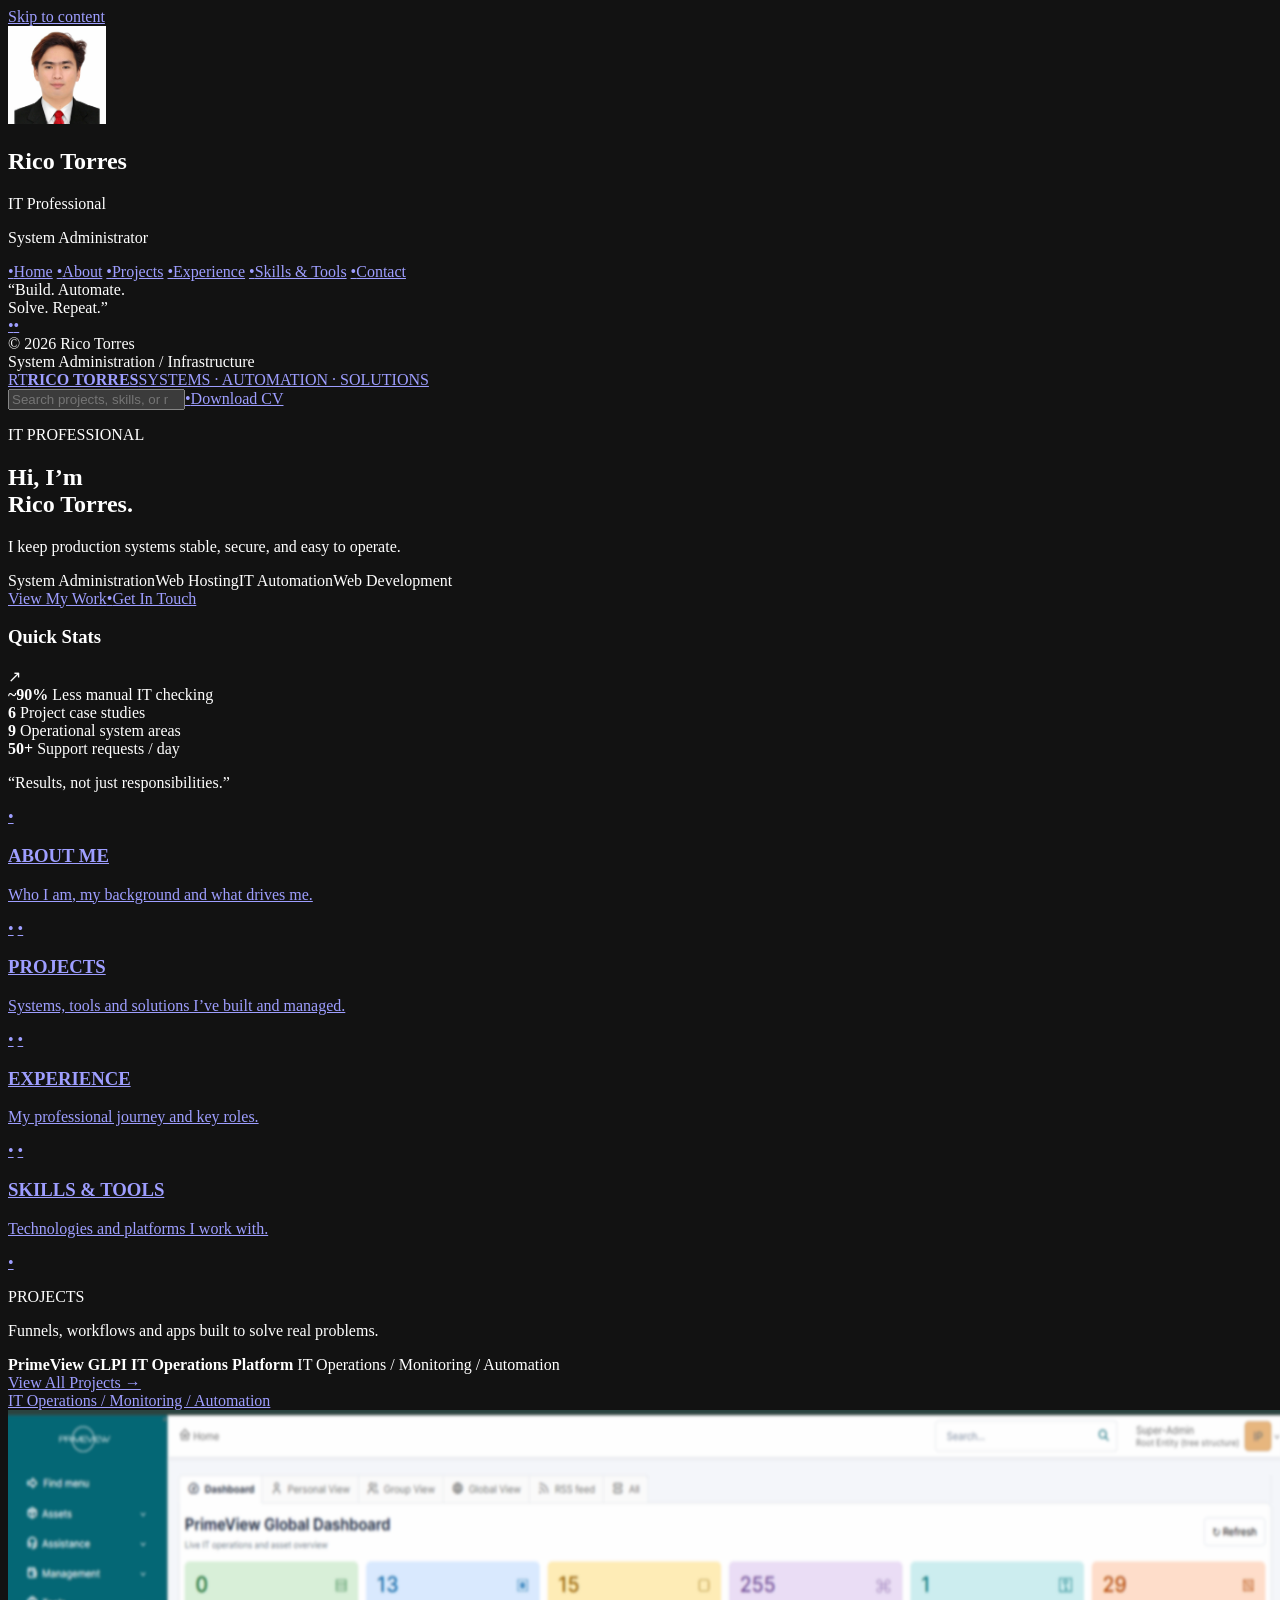
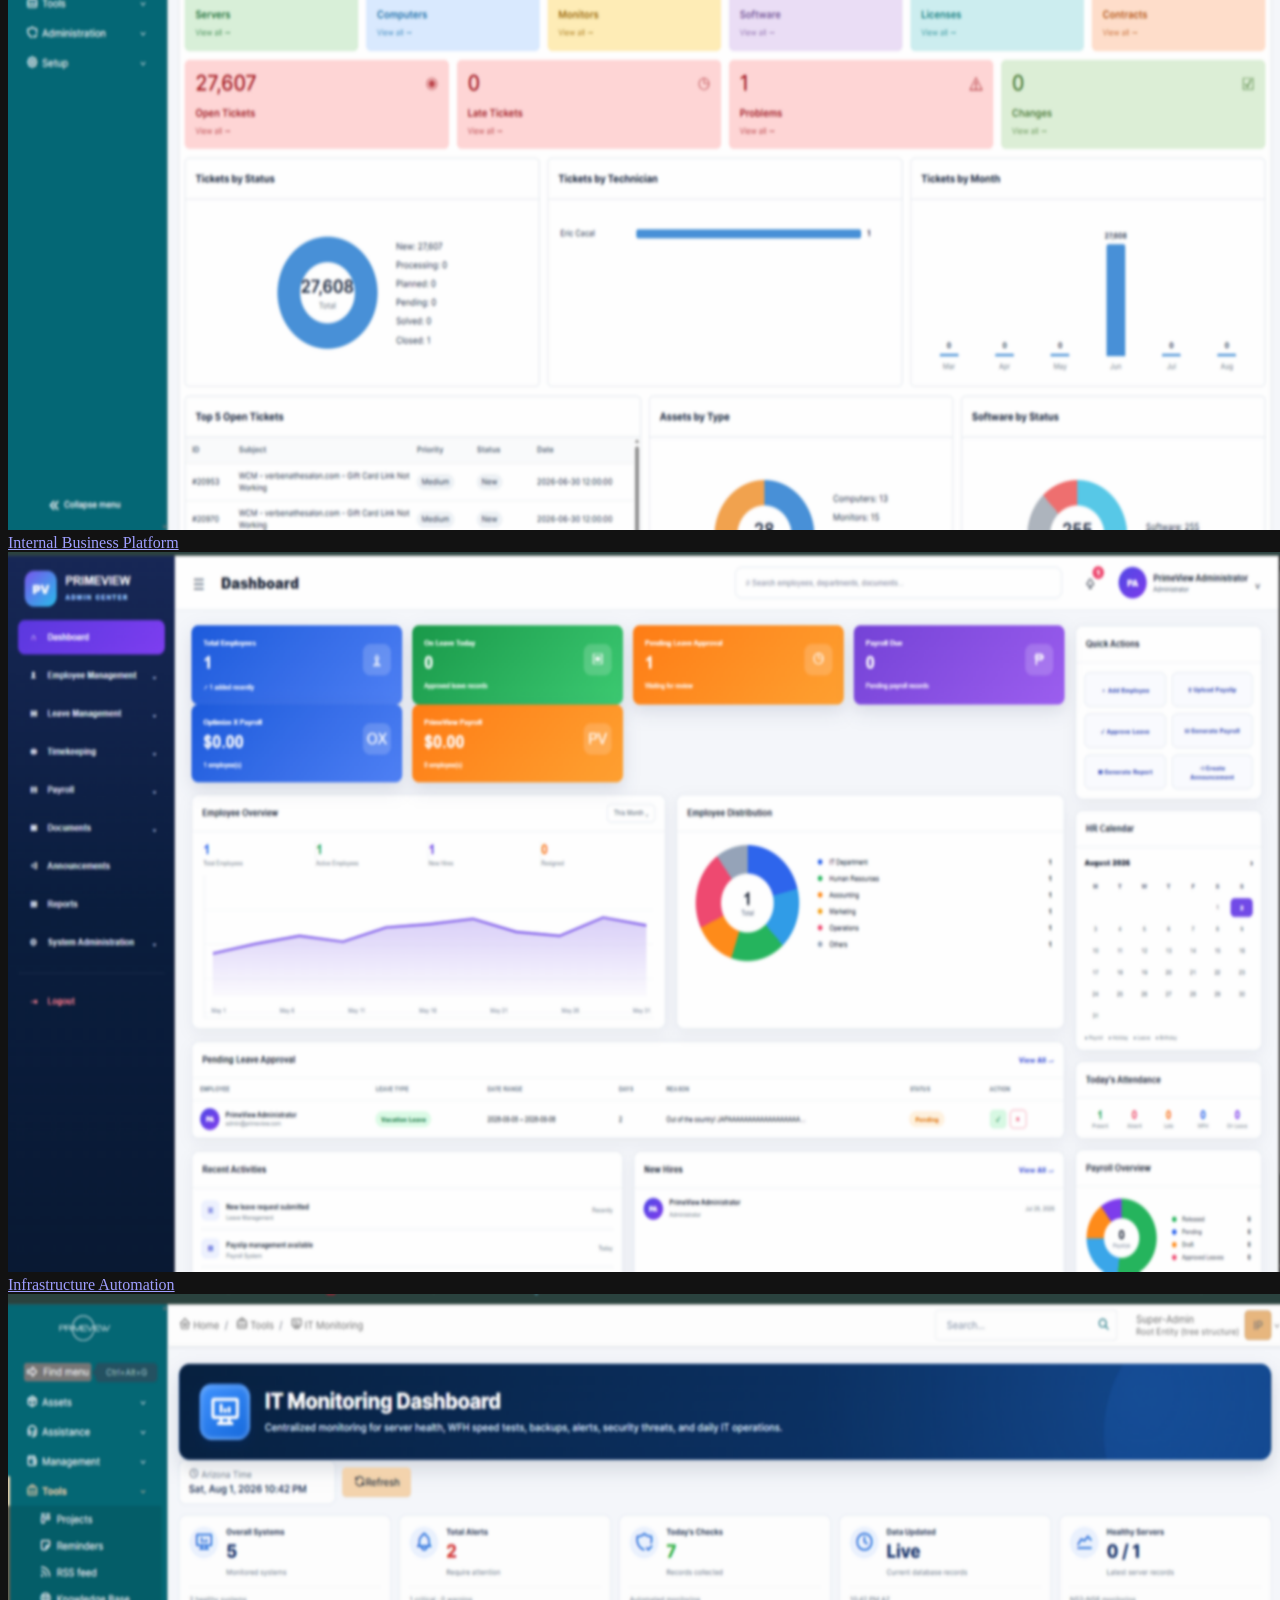
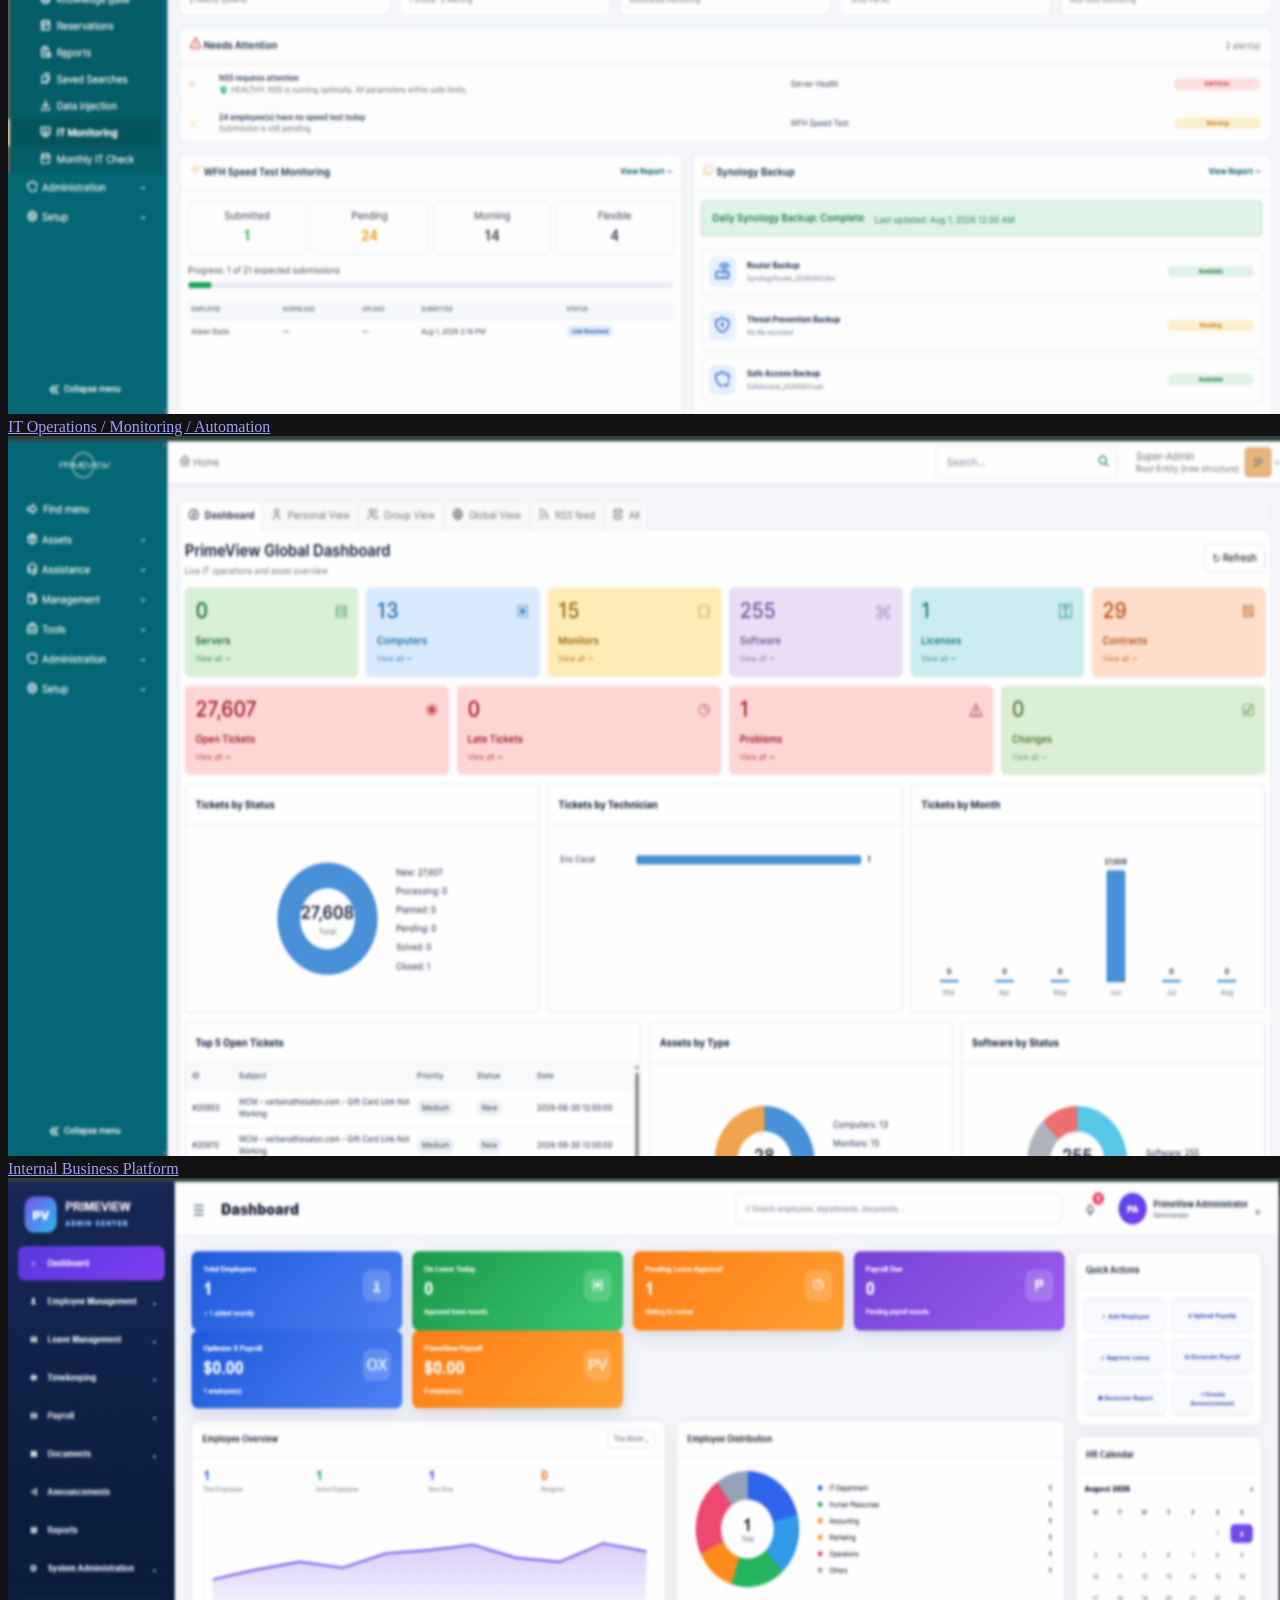
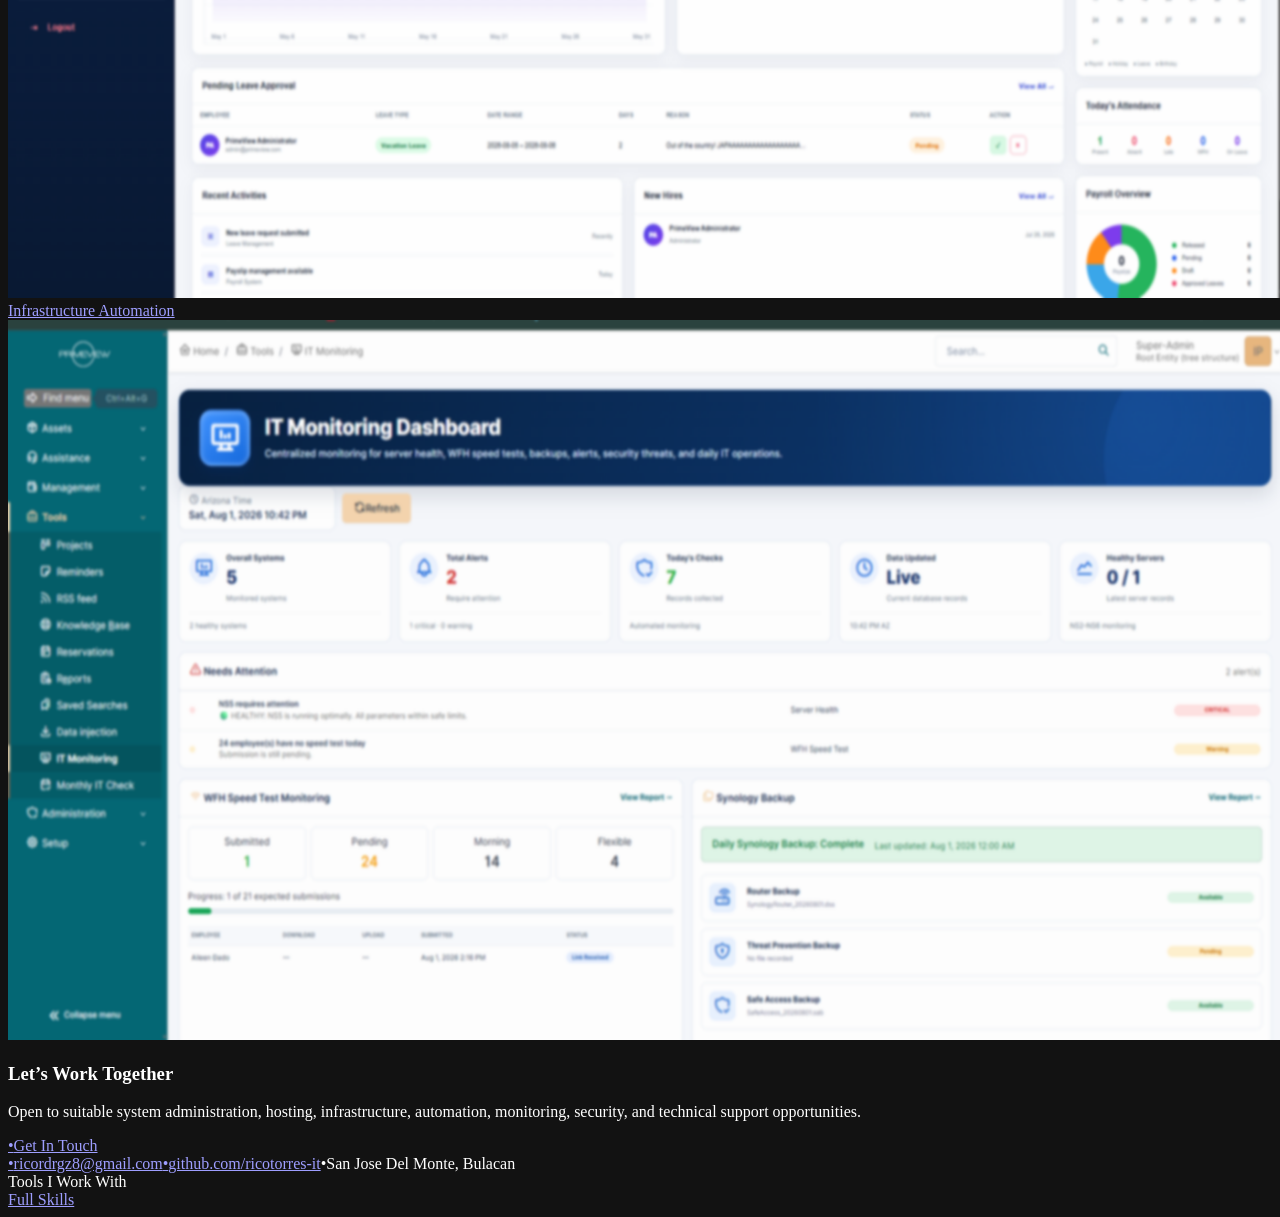
==== commit f13b9442: "Refresh Nexus content and remove outdated case study metadata" ====
--- a/index.html
+++ b/index.html
@@ -11,7 +11,7 @@
   <meta name="color-scheme" content="dark">
   <link rel="canonical" href="https://ricotorres-it.github.io/">
   <link rel="icon" href="assets/images/favicon.svg" type="image/svg+xml">
-  <link rel="stylesheet" href="assets/css/dashboard.css?v=20260908-mobile-dock2">
+  <link rel="stylesheet" href="assets/css/dashboard.css?v=20261014-nexus-cover1">
   <link rel="stylesheet" href="assets/css/home-tools.css?v=20260908-final1">
   <link rel="stylesheet" href="assets/css/home-projects-showcase.css?v=20260908-showcase6">
   <meta property="og:type" content="website">
@@ -67,10 +67,10 @@
       <section class="tools-dock" aria-labelledby="tools-dock-title"><div class="tools-dock-label"><span data-tools-label-icon aria-hidden="true"></span><span id="tools-dock-title">Tools I Work With</span></div><div class="tools-marquee" data-tools-marquee></div><a class="tools-dock-link" href="skills/"><span>Full Skills</span><span data-tools-link-icon aria-hidden="true"></span></a></section>
     </div>
   </div>
-  <script src="data/portfolio.js?v=20261014-nexus-current2"></script>
-  <script src="assets/js/dashboard.js?v=20260908-mobile-icons1"></script>
+  <script src="data/portfolio.js?v=20261014-nexus-verified3"></script>
+  <script src="assets/js/dashboard.js?v=20261014-nexus-cover1"></script>
   <script src="assets/js/mobile-nav-icons.js?v=20260908-mobile-icons2"></script>
-  <script src="assets/js/home-projects-showcase.js?v=20260908-showcase3"></script>
+  <script src="assets/js/home-projects-showcase.js?v=20261014-nexus-cover1"></script>
   <script src="assets/js/home-tools.js?v=20260908-final1"></script>
 </body>
 </html>
--- a/assets/css/dashboard.css
+++ b/assets/css/dashboard.css
@@ -0,0 +1,180 @@
+@import url('./dashboard-base.css');
+@import url('./polish.css');
+@import url('./ghost-theme.css');
+@import url('./final-polish.css');
+
+.profile .company{display:none!important}
+.mobile-menu{display:none!important}
+
+@media(max-width:900px){
+  .overlay,[data-overlay]{display:none!important}
+
+  .sidebar{
+    position:fixed;
+    inset:auto auto calc(12px + env(safe-area-inset-bottom)) 50%;
+    z-index:80;
+    width:min(calc(100vw - 28px),390px);
+    height:64px;
+    padding:8px 10px;
+    transform:translateX(-50%)!important;
+    border:1px solid rgba(215,255,224,.11);
+    border-radius:22px;
+    background:rgba(14,15,14,.96);
+    box-shadow:0 18px 44px rgba(0,0,0,.55),0 2px 10px rgba(0,0,0,.35);
+    backdrop-filter:blur(18px);
+    overflow:visible;
+    display:block;
+  }
+
+  .sidebar .profile,.sidebar .side-bottom{display:none!important}
+
+  .side-nav{
+    position:relative;
+    display:grid;
+    grid-template-columns:repeat(6,minmax(0,1fr));
+    align-items:center;
+    gap:4px;
+    width:100%;
+    height:100%;
+    margin:0;
+  }
+
+  .side-nav a{
+    position:relative;
+    justify-self:center;
+    width:44px;
+    min-width:44px;
+    height:44px;
+    min-height:44px;
+    padding:0!important;
+    border:1px solid rgba(215,255,224,.07)!important;
+    border-radius:50%!important;
+    background:#1a1c1a!important;
+    color:#c8d4ca!important;
+    display:grid;
+    place-items:center;
+    gap:0;
+    font-size:0!important;
+    line-height:1;
+    box-shadow:none!important;
+    transform:none!important;
+    transition:width .2s ease,height .2s ease,background-color .2s ease,border-color .2s ease,color .2s ease,transform .2s ease,box-shadow .2s ease;
+  }
+
+  .side-nav a:hover,.side-nav a:focus-visible{
+    background:#222522!important;
+    border-color:rgba(215,255,224,.22)!important;
+    color:#d7ffe0!important;
+    transform:translateY(-2px)!important;
+  }
+
+  .side-nav a[aria-current="page"]{
+    width:58px;
+    min-width:58px;
+    height:58px;
+    min-height:58px;
+    margin-top:-18px;
+    background:#262926!important;
+    border-color:rgba(215,255,224,.24)!important;
+    color:#d7ffe0!important;
+    transform:translateY(-7px)!important;
+    box-shadow:0 12px 26px rgba(0,0,0,.5),0 0 0 1px rgba(215,255,224,.04)!important;
+  }
+
+  .side-nav a[aria-current="page"]:hover,.side-nav a[aria-current="page"]:focus-visible{
+    background:#2b2f2b!important;
+    border-color:rgba(215,255,224,.42)!important;
+    transform:translateY(-9px)!important;
+  }
+
+  .side-nav .nav-ico{
+    width:auto;
+    height:auto;
+    display:grid;
+    place-items:center;
+    color:inherit!important;
+    font-size:18px;
+  }
+
+  .side-nav .nav-ico .ph-icon{width:20px;height:20px}
+  .side-nav a[aria-current="page"] .nav-ico .ph-icon{width:25px;height:25px}
+
+  .side-nav a[aria-current="page"]::before{
+    content:attr(data-nav-label);
+    position:absolute;
+    left:50%;
+    bottom:calc(100% + 10px);
+    transform:translateX(-50%);
+    padding:5px 8px;
+    border:1px solid rgba(215,255,224,.12);
+    border-radius:6px;
+    background:#202220;
+    color:#effff2;
+    font-size:9px;
+    font-weight:700;
+    line-height:1;
+    white-space:nowrap;
+    box-shadow:0 8px 18px rgba(0,0,0,.35);
+    pointer-events:none;
+  }
+
+  .workspace{
+    margin-left:0;
+    min-height:100dvh;
+    padding-bottom:calc(96px + env(safe-area-inset-bottom));
+  }
+}
+
+@media(max-width:430px){
+  .sidebar{
+    width:min(calc(100vw - 18px),360px);
+    height:60px;
+    padding:7px 8px;
+    border-radius:20px;
+  }
+  .side-nav{gap:2px}
+  .side-nav a{
+    width:40px;
+    min-width:40px;
+    height:40px;
+    min-height:40px;
+  }
+  .side-nav a[aria-current="page"]{
+    width:52px;
+    min-width:52px;
+    height:52px;
+    min-height:52px;
+    margin-top:-15px;
+  }
+  .side-nav .nav-ico .ph-icon{width:18px;height:18px}
+  .side-nav a[aria-current="page"] .nav-ico .ph-icon{width:23px;height:23px}
+  .workspace{padding-bottom:calc(90px + env(safe-area-inset-bottom))}
+}
+
+@media(prefers-reduced-motion:reduce){
+  .side-nav a{transition:none!important}
+}
+
+/* Neutral visual instead of an unverified production screenshot. */
+.project-cover-fallback{
+  position:relative;display:flex;flex-direction:column;justify-content:center;align-items:flex-start;
+  gap:10px;width:100%;height:100%;min-height:190px;padding:clamp(16px,3vw,35px);
+  box-sizing:border-box;overflow:hidden;color:#eaffef;
+  background:radial-gradient(circle at 88% 18%,rgba(215,255,224,.15),transparent 40%),linear-gradient(135deg,#14231a,#080c09 75%);
+  text-align:left;
+}
+.project-cover-fallback:after{content:"";position:absolute;inset:0;z-index:0;pointer-events:none;opacity:.25;
+  background-image:linear-gradient(rgba(215,255,224,.11) 1px,transparent 1px),linear-gradient(90deg,rgba(215,255,224,.11) 1px,transparent 1px);
+  background-size:38px 38px;
+}
+.project-cover-fallback>*{position:relative;z-index:1;max-width:100%}
+.project-cover-fallback__kicker{font-size:9px;font-weight:800;letter-spacing:.18em;text-transform:uppercase;color:#b0d8b9}
+.project-cover-fallback strong{display:block;font-size:clamp(22px,3vw,42px);line-height:1.08;letter-spacing:-.035em;text-wrap:balance}
+.project-cover-fallback__subtitle{font-size:11px;font-weight:600;color:#aabfaf;line-height:1.45}
+.project-detail-preview .project-cover-fallback{min-height:290px}
+.project-mini .project-cover-fallback{height:70px;min-height:70px;padding:9px;gap:4px}
+.project-mini .project-cover-fallback strong{font-size:14px;line-height:1}
+.project-mini .project-cover-fallback__kicker{font-size:7px}
+.project-mini .project-cover-fallback__subtitle{display:none}
+.home-projects-showcase__media .project-cover-fallback{min-height:100%;height:100%;aspect-ratio:16/9}
+@media(max-width:620px){.project-mini .project-cover-fallback{height:140px;min-height:140px;padding:18px}.project-mini .project-cover-fallback strong{font-size:22px}}
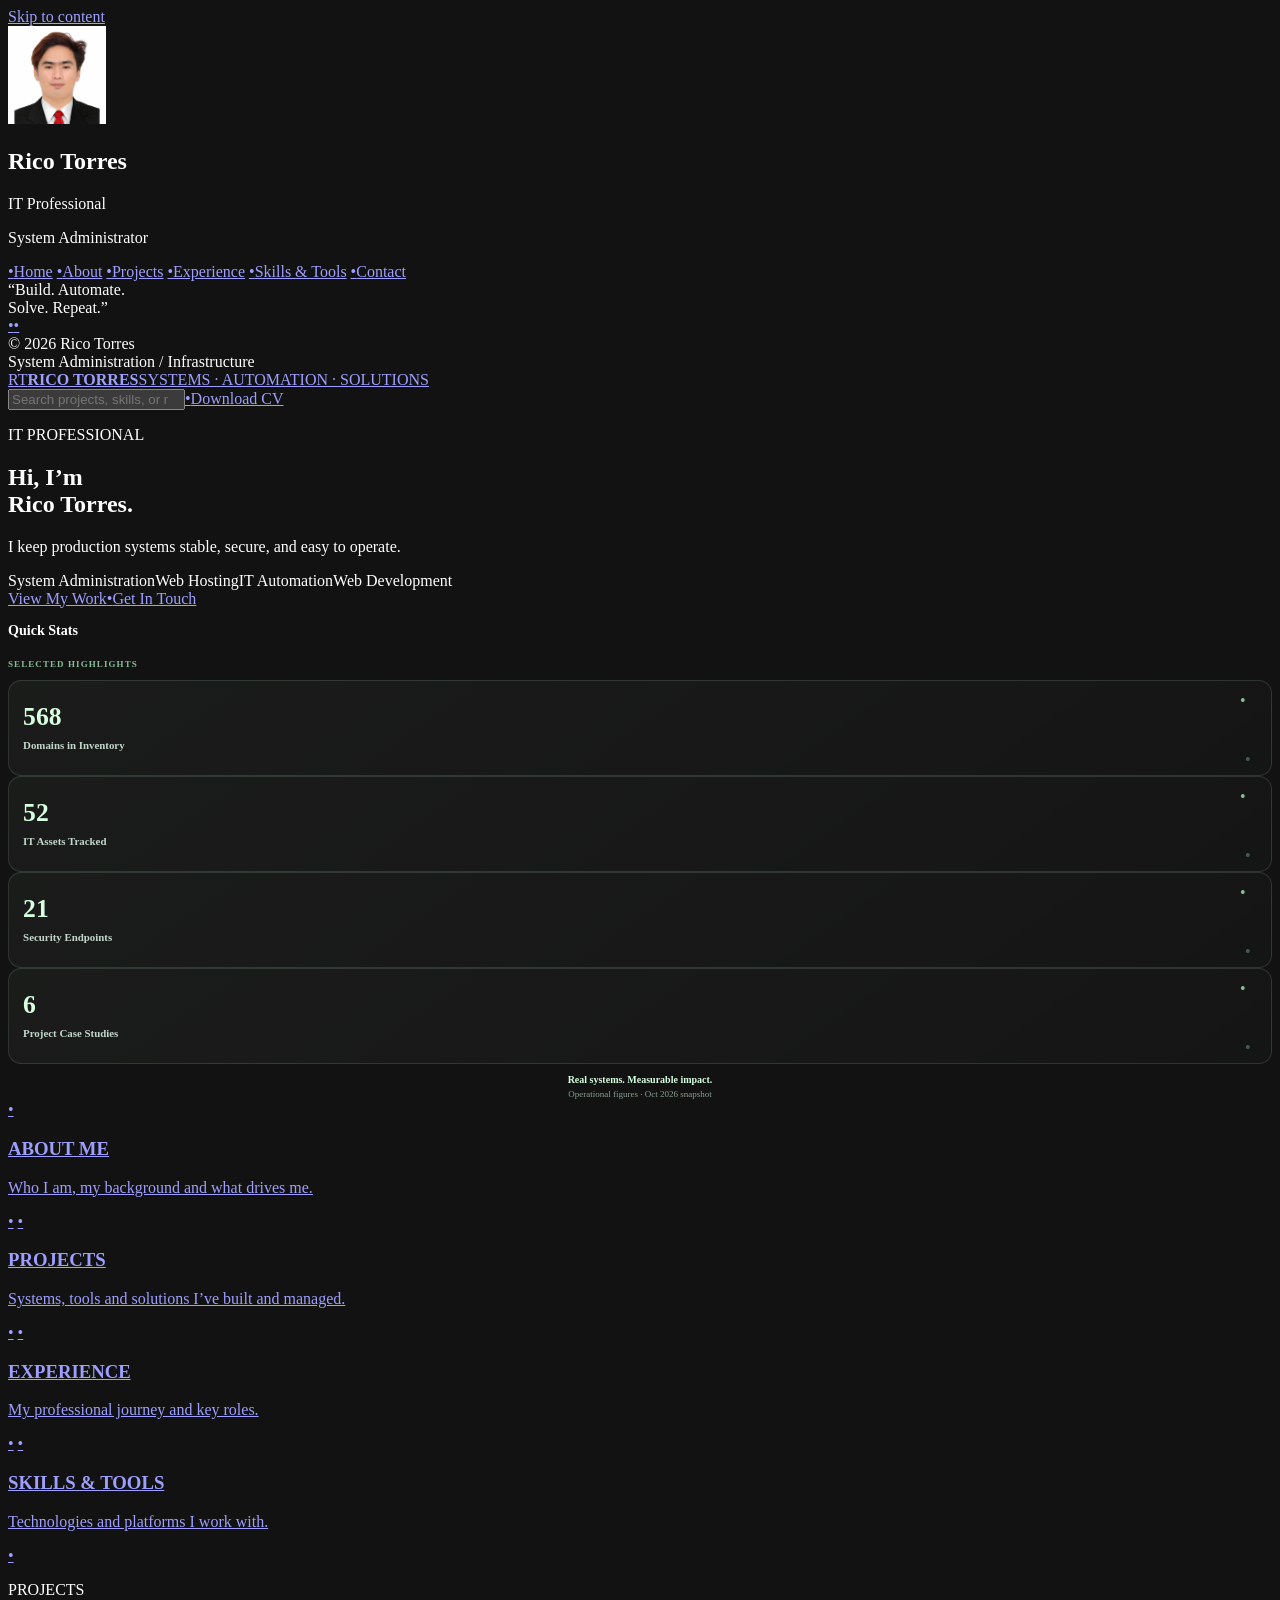
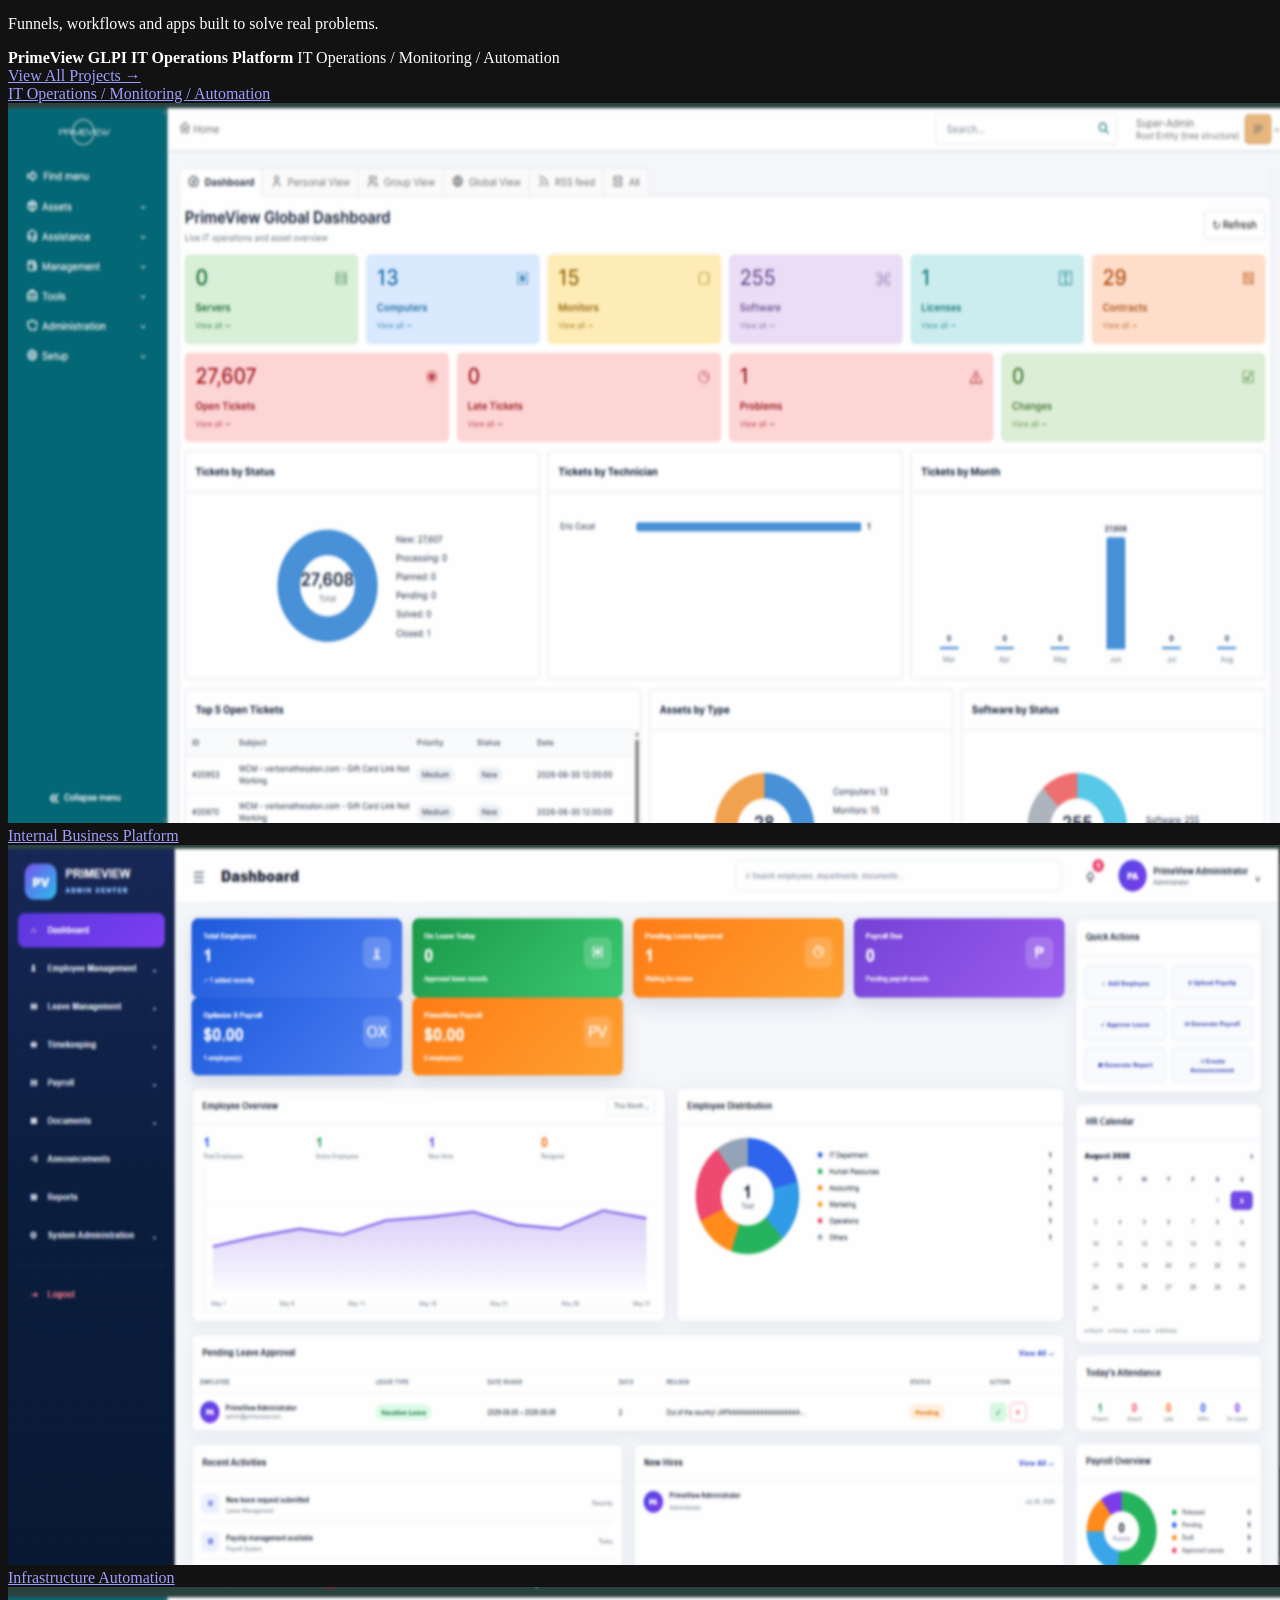
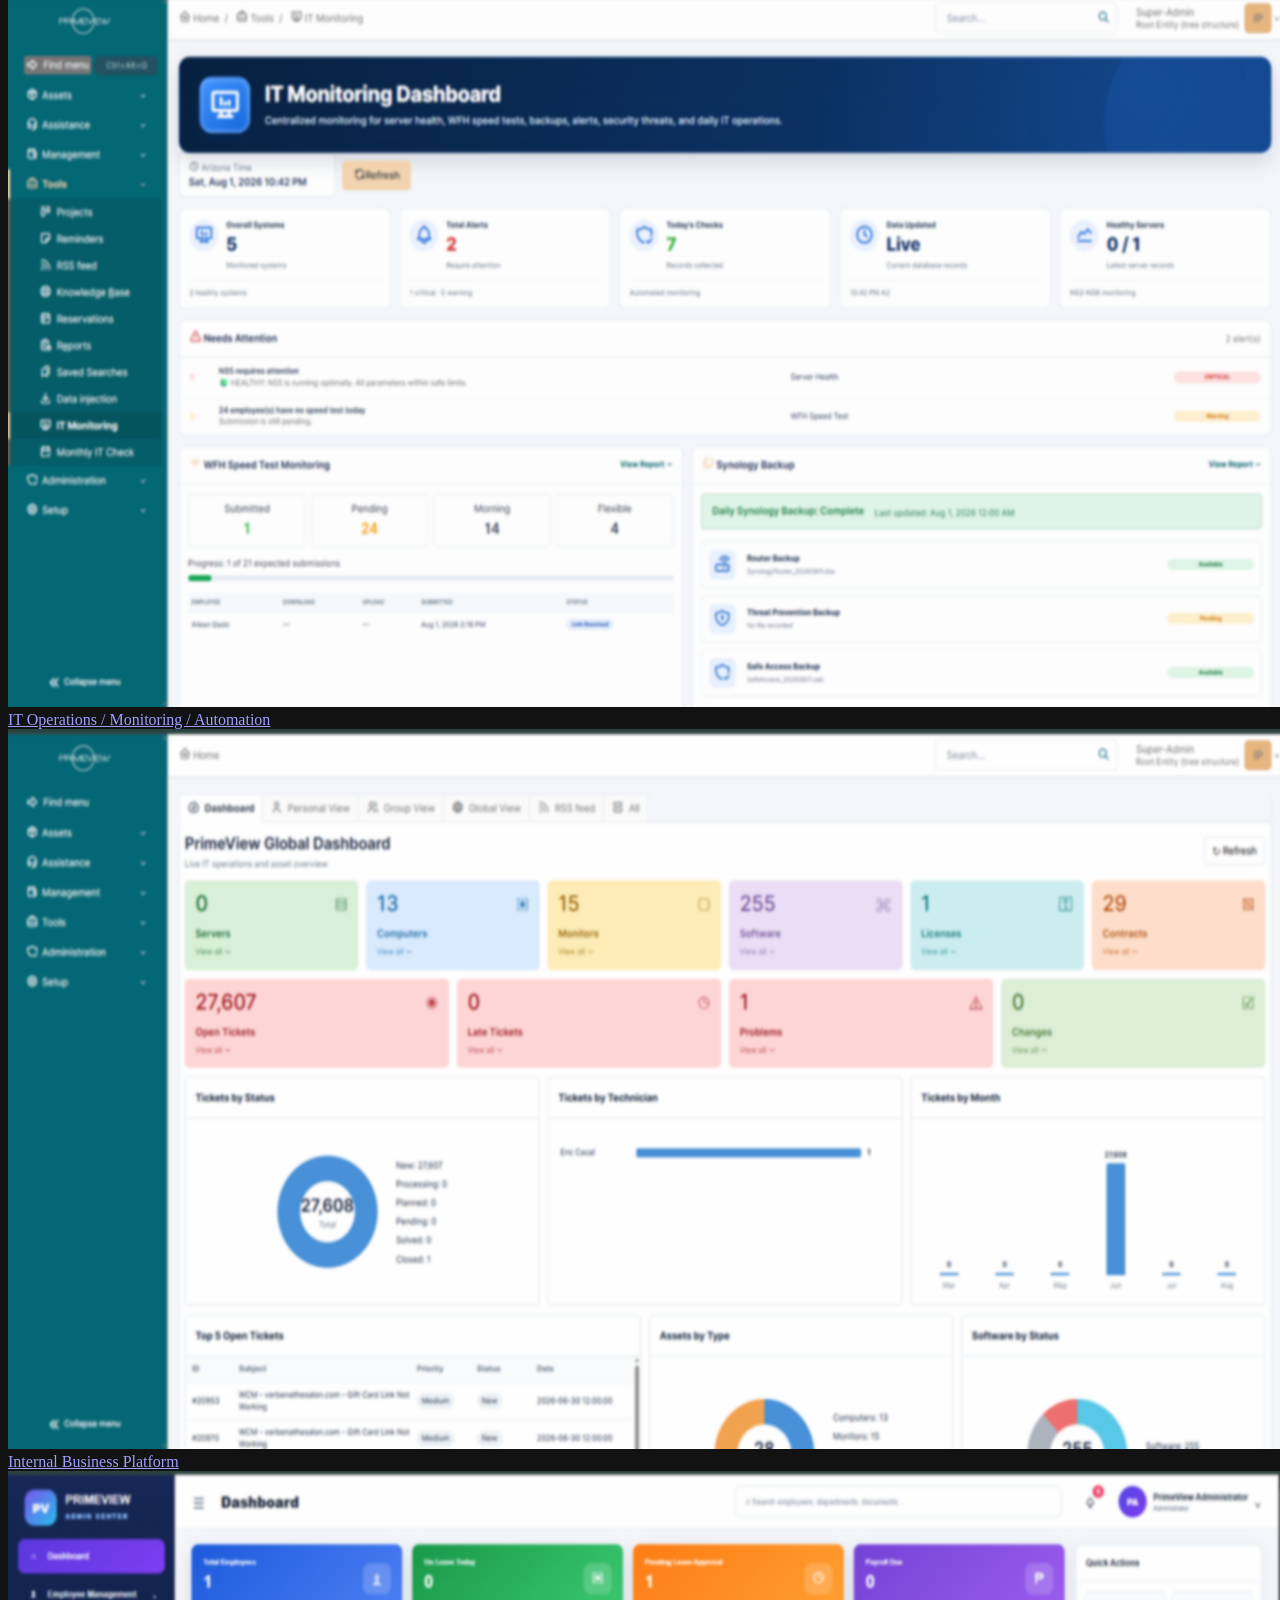
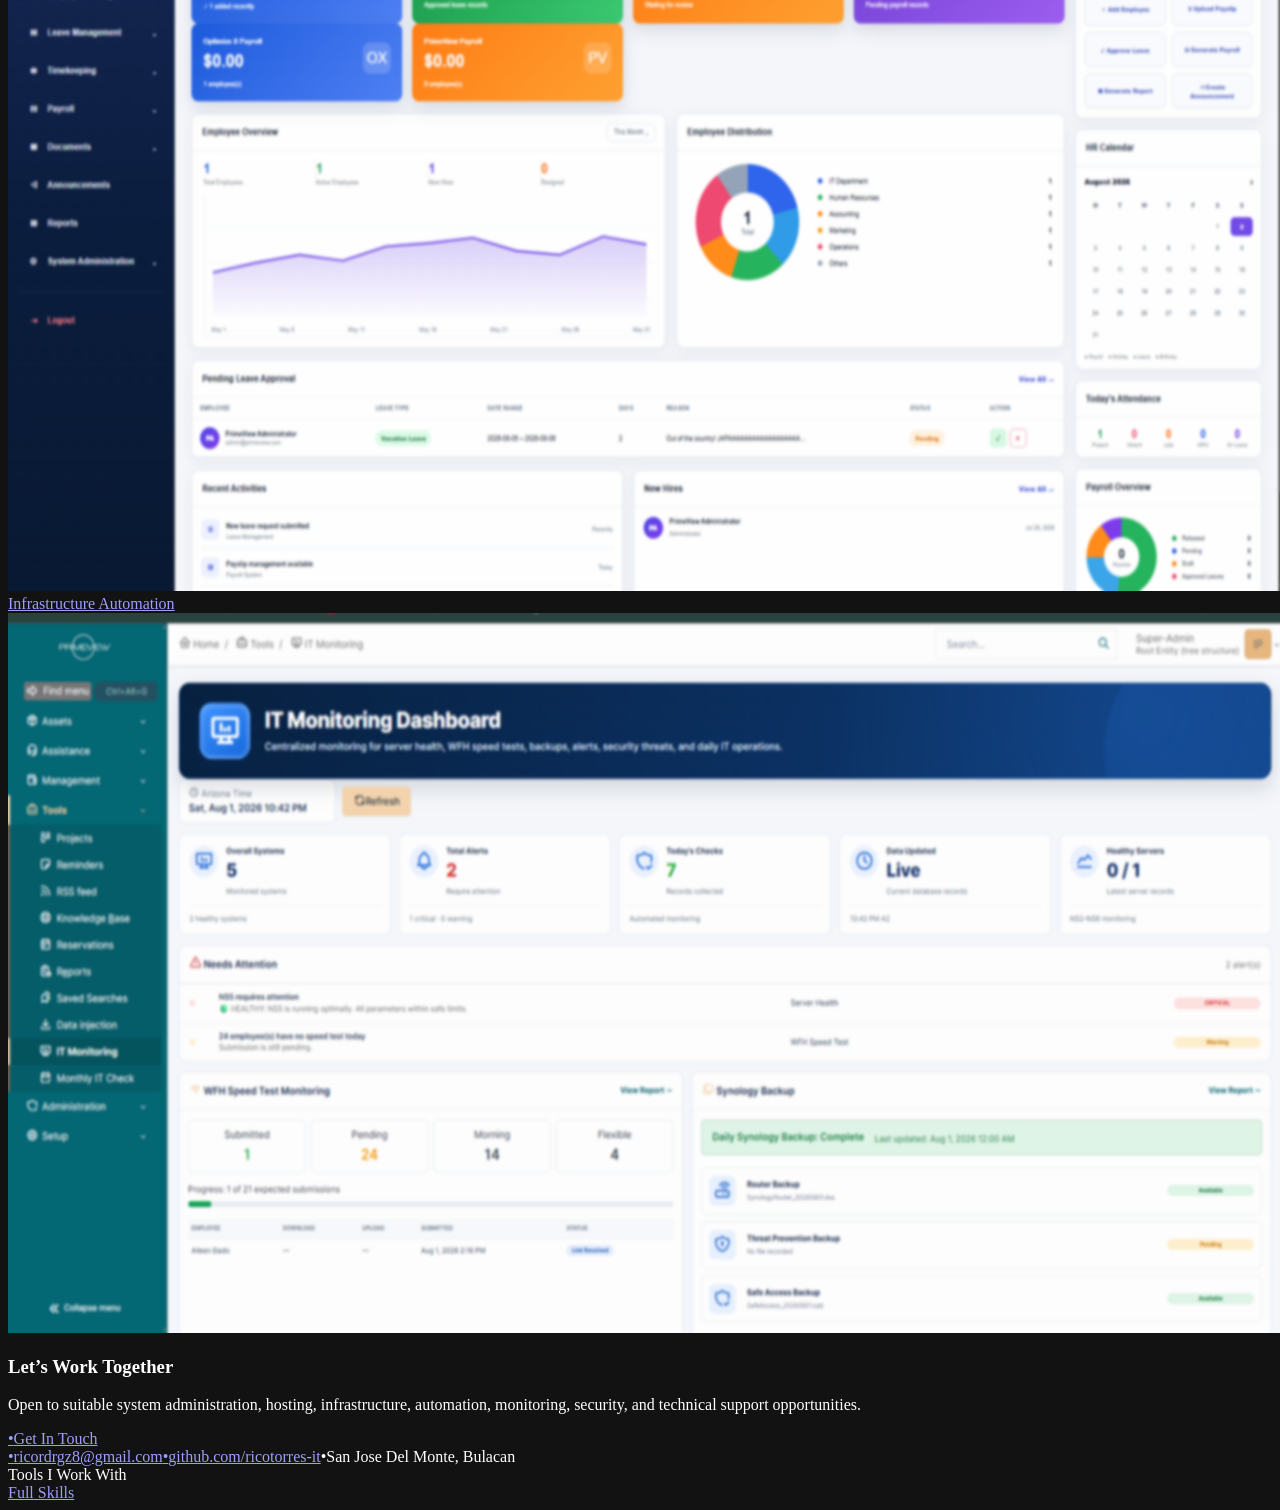
==== commit ef94d0c8: "Refresh homepage Quick Stats content, layout and asset versions" ====
--- a/index.html
+++ b/index.html
@@ -14,6 +14,7 @@
   <link rel="stylesheet" href="assets/css/dashboard.css?v=20261014-nexus-cover1">
   <link rel="stylesheet" href="assets/css/home-tools.css?v=20260908-final1">
   <link rel="stylesheet" href="assets/css/home-projects-showcase.css?v=20260908-showcase6">
+  <link rel="stylesheet" href="assets/css/home-quick-stats.css?v=20261014-quickstats1">
   <meta property="og:type" content="website">
   <meta property="og:title" content="Rico Torres | System Administrator & IT Infrastructure">
   <meta property="og:description" content="Production-focused system administration, hosting, infrastructure automation, monitoring, security, backup and recovery, and IT operations.">
@@ -54,7 +55,7 @@
       </header>
       <main class="dashboard" id="main-content">
         <section class="card hero-card" aria-labelledby="home-title"><div class="hero-copy"><p class="eyebrow">IT PROFESSIONAL</p><h2 id="home-title">Hi, I’m<br><span>Rico Torres.</span></h2><p class="headline">I keep production systems stable, secure, and easy to operate.</p><div class="specialties" data-specialties aria-label="Core specialties"></div><div class="hero-actions"><a class="btn btn-primary" href="projects/">View My Work</a><a class="btn btn-secondary" href="contact/">Get In Touch</a></div></div></section>
-        <aside class="card stats-card" aria-label="Quick stats"><div class="card-title"><h3>Quick Stats</h3><span aria-hidden="true">↗</span></div><div class="stats-grid" data-stats></div><p class="stat-note">“Results, not just responsibilities.”</p></aside>
+        <aside class="card stats-card" aria-label="Quick stats"><div class="card-title"><h3>Quick Stats</h3><span class="stats-card-kicker">SELECTED HIGHLIGHTS</span></div><div class="stats-grid" data-stats></div><p class="stat-note">Real systems. Measurable impact.<small class="stat-snapshot">Operational figures · Oct 2026 snapshot</small></p></aside>
         <nav class="nav-cards" aria-label="Explore portfolio">
           <a class="card nav-card" href="about/"><span class="nav-card-icon" aria-hidden="true">●</span><span><h3>ABOUT ME</h3><p>Who I am, my background and what drives me.</p></span><span class="arrow" aria-hidden="true">→</span></a>
           <a class="card nav-card" href="projects/"><span class="nav-card-icon" aria-hidden="true">▦</span><span><h3>PROJECTS</h3><p>Systems, tools and solutions I’ve built and managed.</p></span><span class="arrow" aria-hidden="true">→</span></a>
@@ -67,8 +68,8 @@
       <section class="tools-dock" aria-labelledby="tools-dock-title"><div class="tools-dock-label"><span data-tools-label-icon aria-hidden="true"></span><span id="tools-dock-title">Tools I Work With</span></div><div class="tools-marquee" data-tools-marquee></div><a class="tools-dock-link" href="skills/"><span>Full Skills</span><span data-tools-link-icon aria-hidden="true"></span></a></section>
     </div>
   </div>
-  <script src="data/portfolio.js?v=20261014-nexus-verified3"></script>
-  <script src="assets/js/dashboard.js?v=20261014-nexus-cover1"></script>
+  <script src="data/portfolio.js?v=20261014-quickstats1"></script>
+  <script src="assets/js/dashboard.js?v=20261014-quickstats1"></script>
   <script src="assets/js/mobile-nav-icons.js?v=20260908-mobile-icons2"></script>
   <script src="assets/js/home-projects-showcase.js?v=20261014-nexus-cover1"></script>
   <script src="assets/js/home-tools.js?v=20260908-final1"></script>
--- a/assets/css/home-quick-stats.css
+++ b/assets/css/home-quick-stats.css
@@ -0,0 +1,133 @@
+/* Homepage Quick Stats — documented figures, accessible project links. */
+.stats-card {
+  display: flex;
+  flex-direction: column;
+  min-width: 0;
+  min-height: 0;
+}
+.stats-card .card-title { flex: 0 0 auto; margin-bottom: clamp(8px,1vh,13px); }
+.stats-card .card-title h3 { font-size: clamp(14px,1.1vw,17px); }
+.stats-card-kicker {
+  font-size: 9px;
+  font-weight: 800;
+  letter-spacing: .12em;
+  color: #87bd9b;
+  text-transform: uppercase;
+  text-align: right;
+}
+.stats-card .stats-grid {
+  flex: 1 1 auto;
+  min-height: 0;
+  grid-template-columns: repeat(2,minmax(0,1fr));
+  grid-template-rows: repeat(2,minmax(0,1fr));
+  gap: clamp(8px,.9vw,12px);
+}
+.stats-card .stat-link {
+  display: flex;
+  position: relative;
+  flex-direction: column;
+  align-items: flex-start;
+  justify-content: center;
+  min-width: 0;
+  min-height: 66px;
+  padding: clamp(10px,1.1vw,17px);
+  border: 1px solid rgba(215,255,224,.13);
+  border-radius: 13px;
+  background: linear-gradient(145deg,rgba(215,255,224,.042),rgba(215,255,224,.014));
+  color: #effff3;
+  text-decoration: none;
+  transition: border-color .22s ease,background-color .22s ease,transform .22s ease,box-shadow .22s ease;
+}
+.stats-card .stat-link strong {
+  display: block;
+  padding-right: 21px;
+  color: #d7ffe0;
+  font-size: clamp(21px,2vw,34px);
+  font-weight: 800;
+  line-height: 1;
+  font-variant-numeric: tabular-nums;
+}
+.stats-card .stat-link .stat-label {
+  display: block;
+  margin-top: 8px;
+  padding-right: 14px;
+  color: #c3d7cb;
+  font-size: clamp(10px,.85vw,12px);
+  line-height: 1.3;
+  font-weight: 600;
+  overflow-wrap: break-word;
+}
+.stats-card .stat-icon {
+  position: absolute;
+  right: 12px;
+  top: 11px;
+  display: grid;
+  place-items: center;
+  margin: 0;
+  color: #93d0a8;
+  opacity: .9;
+}
+.stats-card .stat-icon .ph-icon,
+.stats-card .stat-icon svg { width: 19px; height: 19px; }
+.stats-card .stat-link-arrow {
+  position: absolute;
+  right: 12px;
+  bottom: 10px;
+  display: grid;
+  place-items: center;
+  margin: 0;
+  color: #85ad92;
+  opacity: .45;
+}
+.stats-card .stat-link-arrow .ph-icon,
+.stats-card .stat-link-arrow svg { width: 14px; height: 14px; }
+.stats-card .stat-link:hover {
+  transform: translateY(-2px);
+  border-color: rgba(183,255,206,.46);
+  background: linear-gradient(145deg,rgba(215,255,224,.09),rgba(215,255,224,.035));
+  box-shadow: 0 9px 22px rgba(0,0,0,.23);
+}
+.stats-card .stat-link:hover .stat-link-arrow { opacity: 1; }
+.stats-card .stat-link:focus-visible { outline: 2px solid #c2fbd5; outline-offset: 3px; }
+.stats-card .stat-note {
+  flex: 0 0 auto;
+  margin: clamp(9px,1vh,13px) 0 0;
+  color: #d7ffe0;
+  font-size: 10px;
+  font-weight: 700;
+  font-style: normal;
+  line-height: 1.3;
+  text-align: center;
+}
+.stats-card .stat-snapshot {
+  display: block;
+  margin-top: 3px;
+  color: #889f90;
+  font-size: 9px;
+  font-weight: 500;
+}
+@media (min-width:901px) and (max-height:820px) {
+  .stats-card .stat-link { padding: 9px; }
+  .stats-card .stat-link strong { font-size: clamp(19px,1.55vw,25px); }
+  .stats-card .stat-link .stat-label { margin-top: 5px; font-size: 9px; }
+  .stats-card .stat-icon { right: 9px; top: 8px; }
+  .stats-card .stat-icon .ph-icon,
+  .stats-card .stat-icon svg { width: 16px; height: 16px; }
+  .stats-card .stat-link-arrow { right: 8px; bottom: 8px; }
+  .stats-card .stat-note { margin-top: 6px; font-size: 9px; }
+  .stats-card .stat-snapshot { font-size: 8px; margin-top: 2px; }
+}
+@media (max-width:900px) {
+  .stats-card .stats-grid { flex: none; grid-template-rows: repeat(2,minmax(100px,auto)); }
+  .stats-card .stat-link strong { font-size: clamp(24px,3.6vw,32px); }
+  .stats-card .stat-link .stat-label { font-size: 11px; }
+}
+@media (max-width:390px) {
+  .stats-card .stat-link { padding: 10px; }
+  .stats-card .stats-card-kicker { font-size: 8px; }
+  .stats-card .stat-link .stat-label { font-size: 10px; }
+}
+@media (prefers-reduced-motion:reduce) {
+  .stats-card .stat-link { transition: none; }
+  .stats-card .stat-link:hover { transform: none; }
+}
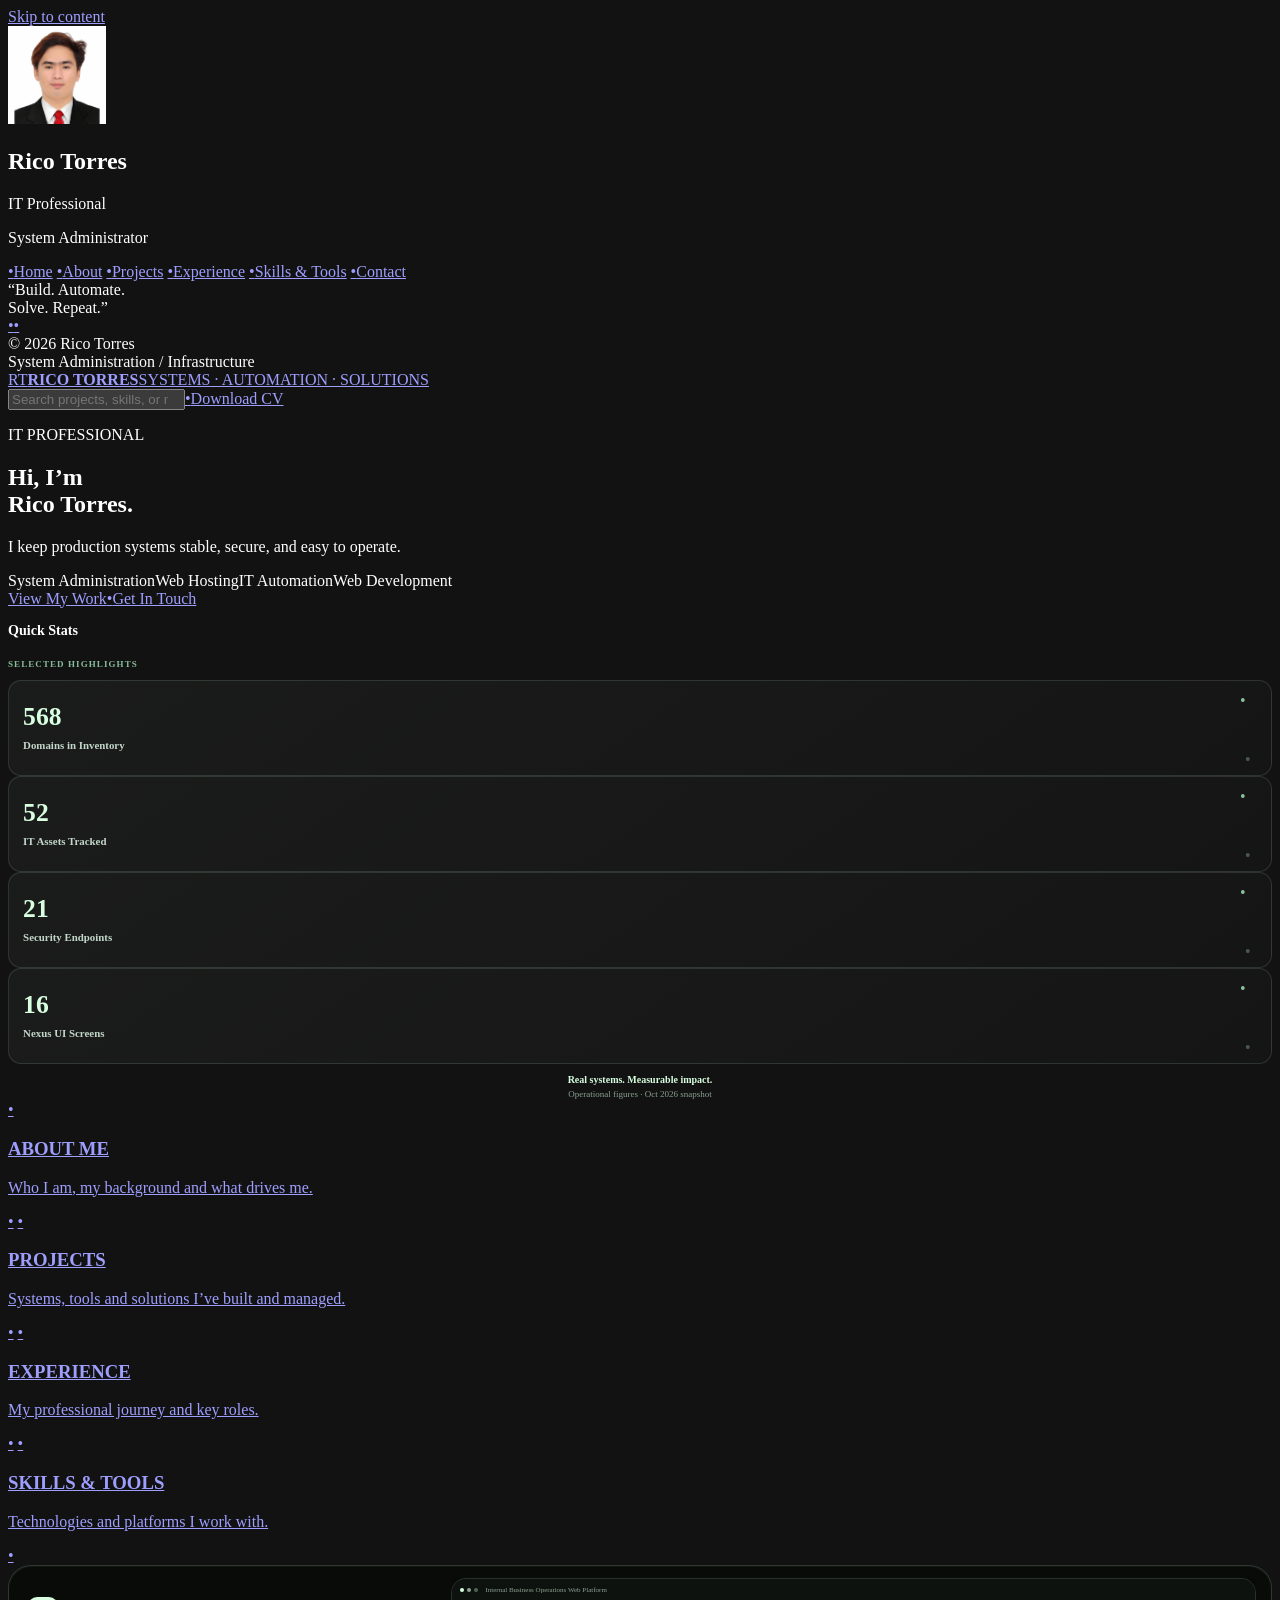
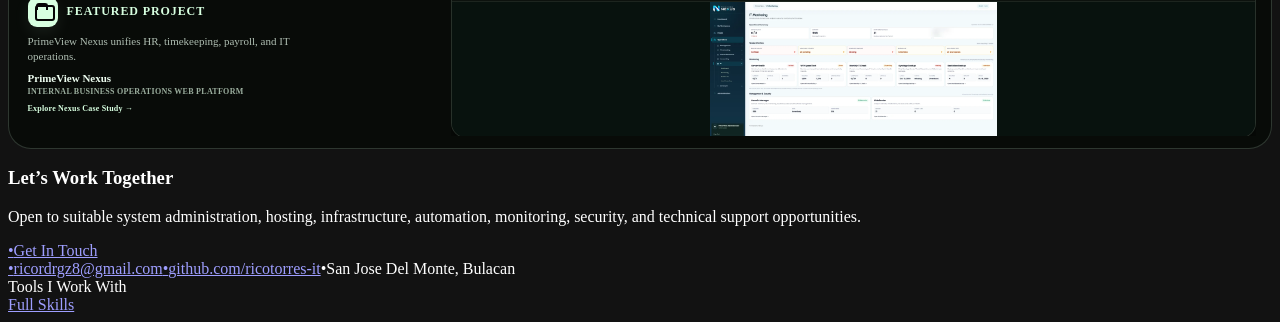
==== commit f90ab762: "Refresh portfolio pages after Nexus project consolidation" ====
--- a/index.html
+++ b/index.html
@@ -13,7 +13,7 @@
   <link rel="icon" href="assets/images/favicon.svg" type="image/svg+xml">
   <link rel="stylesheet" href="assets/css/dashboard.css?v=20261014-nexus-cover1">
   <link rel="stylesheet" href="assets/css/home-tools.css?v=20260908-final1">
-  <link rel="stylesheet" href="assets/css/home-projects-showcase.css?v=20260908-showcase6">
+  <link rel="stylesheet" href="assets/css/home-projects-showcase.css?v=20261014-consolidated1">
   <link rel="stylesheet" href="assets/css/home-quick-stats.css?v=20261014-quickstats1">
   <meta property="og:type" content="website">
   <meta property="og:title" content="Rico Torres | System Administrator & IT Infrastructure">
@@ -68,10 +68,10 @@
       <section class="tools-dock" aria-labelledby="tools-dock-title"><div class="tools-dock-label"><span data-tools-label-icon aria-hidden="true"></span><span id="tools-dock-title">Tools I Work With</span></div><div class="tools-marquee" data-tools-marquee></div><a class="tools-dock-link" href="skills/"><span>Full Skills</span><span data-tools-link-icon aria-hidden="true"></span></a></section>
     </div>
   </div>
-  <script src="data/portfolio.js?v=20261014-quickstats1"></script>
-  <script src="assets/js/dashboard.js?v=20261014-quickstats1"></script>
+  <script src="data/portfolio.js?v=20261014-consolidated1"></script>
+  <script src="assets/js/dashboard.js?v=20261014-consolidated1"></script>
   <script src="assets/js/mobile-nav-icons.js?v=20260908-mobile-icons2"></script>
-  <script src="assets/js/home-projects-showcase.js?v=20261014-nexus-cover1"></script>
+  <script src="assets/js/home-projects-showcase.js?v=20261014-consolidated1"></script>
   <script src="assets/js/home-tools.js?v=20260908-final1"></script>
 </body>
 </html>
--- a/assets/css/home-projects-showcase.css
+++ b/assets/css/home-projects-showcase.css
@@ -0,0 +1,288 @@
+/* Compact homepage Projects Showcase using the Zero Black / Ghost Green portfolio palette. */
+.home-projects-showcase{
+  --project-slide-height:clamp(138px,17.6vh,188px);
+  position:relative;
+  min-width:0;
+  min-height:0;
+  overflow:hidden;
+  border:1px solid rgba(215,255,224,.18)!important;
+  border-radius:23px!important;
+  background:#080b08!important;
+  color:#effff2!important;
+  padding:0!important;
+}
+.home-projects-showcase::before{
+  content:"";
+  position:absolute;
+  inset:0;
+  pointer-events:none;
+  border-radius:inherit;
+  box-shadow:inset 0 1px 0 rgba(215,255,224,.055);
+}
+.home-projects-showcase__inner{
+  height:100%;
+  min-height:0;
+  display:grid;
+  grid-template-columns:minmax(205px,.34fr) minmax(0,.66fr);
+  gap:clamp(12px,1vw,20px);
+  align-items:center;
+  padding:clamp(11px,.92vw,16px) clamp(14px,1.2vw,20px);
+}
+.home-projects-showcase__copy{
+  position:relative;
+  z-index:2;
+  min-width:0;
+  align-self:center;
+  display:flex;
+  flex-direction:column;
+  justify-content:center;
+  padding-left:clamp(2px,.25vw,5px);
+  transform:translateY(-2px);
+}
+.home-projects-showcase__label{
+  display:flex;
+  align-items:center;
+  gap:9px;
+  margin:0;
+  color:#d7ffe0;
+  font-size:clamp(12px,.82vw,16px);
+  font-weight:900;
+  letter-spacing:.075em;
+  text-transform:uppercase;
+}
+.home-projects-showcase__folder{
+  position:relative;
+  width:30px;
+  height:30px;
+  flex:0 0 auto;
+  border-radius:9px;
+  background:#d7ffe0;
+  box-shadow:0 6px 16px rgba(215,255,224,.08);
+}
+.home-projects-showcase__folder::before{
+  content:"";
+  position:absolute;
+  left:7px;
+  top:8px;
+  width:16px;
+  height:12px;
+  border:2px solid #050505;
+  border-radius:3px;
+}
+.home-projects-showcase__folder::after{
+  content:"";
+  position:absolute;
+  left:8px;
+  top:6px;
+  width:8px;
+  height:5px;
+  border:2px solid #050505;
+  border-bottom:0;
+  border-radius:3px 3px 0 0;
+}
+.home-projects-showcase__description{
+  max-width:300px;
+  margin:7px 0 0;
+  color:#aebdb1;
+  font-size:clamp(11px,.76vw,13px);
+  line-height:1.38;
+}
+.home-projects-showcase__active{
+  display:grid;
+  gap:2px;
+  margin-top:8px;
+}
+.home-projects-showcase__active strong{
+  overflow:hidden;
+  color:#effff2;
+  font-size:clamp(11px,.78vw,13px);
+  line-height:1.2;
+  text-overflow:ellipsis;
+  white-space:nowrap;
+}
+.home-projects-showcase__active span{
+  color:#9caf9f;
+  font-size:8px;
+  font-weight:700;
+  letter-spacing:.035em;
+  line-height:1.2;
+  text-transform:uppercase;
+}
+.home-projects-showcase__link{
+  width:max-content;
+  margin-top:7px;
+  color:#d7ffe0;
+  font-size:8px;
+  font-weight:900;
+  letter-spacing:.025em;
+  text-decoration:none;
+}
+.home-projects-showcase__link:hover,
+.home-projects-showcase__link:focus-visible{text-decoration:underline}
+.home-projects-showcase__stage{
+  min-width:0;
+  min-height:0;
+  align-self:stretch;
+  display:flex;
+  align-items:center;
+}
+.home-projects-showcase__viewport{
+  position:relative;
+  width:100%;
+  height:var(--project-slide-height);
+  min-height:0;
+  max-height:none;
+  margin-block:auto;
+  overflow:hidden;
+  outline:none;
+}
+.home-projects-showcase__viewport:focus-visible{
+  border-radius:16px;
+  box-shadow:0 0 0 2px rgba(215,255,224,.5);
+}
+.home-projects-showcase__track{
+  display:flex;
+  flex-direction:column;
+  gap:10px;
+  will-change:transform;
+}
+.home-projects-showcase__slide{
+  flex:0 0 auto;
+  width:100%;
+  height:var(--project-slide-height);
+}
+.home-projects-showcase__browser{
+  display:block;
+  height:100%;
+  overflow:hidden;
+  border:1px solid rgba(215,255,224,.14);
+  border-radius:15px;
+  background:#0b0f0c;
+  box-shadow:0 8px 18px rgba(0,0,0,.3),0 2px 5px rgba(0,0,0,.22);
+  color:inherit;
+  text-decoration:none;
+  transition:border-color .2s ease,box-shadow .2s ease,transform .2s ease;
+}
+.home-projects-showcase__browser:hover,
+.home-projects-showcase__browser:focus-visible{
+  border-color:rgba(215,255,224,.4);
+  box-shadow:0 11px 24px rgba(0,0,0,.4),0 0 0 1px rgba(215,255,224,.05);
+  transform:translateY(-1px);
+  outline:none;
+}
+.home-projects-showcase__chrome{
+  height:22px;
+  display:flex;
+  align-items:center;
+  gap:7px;
+  border-bottom:1px solid rgba(215,255,224,.08);
+  background:#0d120e;
+  padding:0 8px;
+}
+.home-projects-showcase__dots{
+  display:flex;
+  gap:3px;
+  flex:0 0 auto;
+}
+.home-projects-showcase__dots i{
+  width:4px;
+  height:4px;
+  border-radius:50%;
+  background:#d7ffe0;
+}
+.home-projects-showcase__dots i:nth-child(2){opacity:.62}
+.home-projects-showcase__dots i:nth-child(3){opacity:.34}
+.home-projects-showcase__address{
+  min-width:0;
+  flex:1;
+  overflow:hidden;
+  color:#8fa194;
+  font-size:7px;
+  text-overflow:ellipsis;
+  white-space:nowrap;
+}
+.home-projects-showcase__media{
+  height:calc(100% - 22px);
+  overflow:hidden;
+  background:#090c09;
+}
+.home-projects-showcase__media img{
+  display:block;
+  width:100%;
+  height:100%;
+  object-fit:cover;
+  object-position:top;
+  transition:transform .7s cubic-bezier(.22,1,.36,1);
+}
+.home-projects-showcase__browser:hover img{transform:scale(1.012)}
+.home-projects-showcase__progress{
+  position:absolute;
+  left:0;
+  right:0;
+  bottom:0;
+  height:2px;
+  overflow:hidden;
+  background:rgba(215,255,224,.055);
+}
+.home-projects-showcase__progress span{
+  display:block;
+  width:100%;
+  height:100%;
+  transform:scaleX(0);
+  transform-origin:left;
+  background:#d7ffe0;
+  opacity:.72;
+}
+@media(min-width:901px) and (max-height:820px){
+  .home-projects-showcase{--project-slide-height:130px;border-radius:19px!important}
+  .home-projects-showcase__inner{grid-template-columns:minmax(190px,.32fr) minmax(0,.68fr);padding:8px 12px;gap:11px}
+  .home-projects-showcase__folder{width:26px;height:26px;border-radius:8px}
+  .home-projects-showcase__folder::before{left:7px;top:7px;width:12px;height:10px}
+  .home-projects-showcase__folder::after{left:8px;top:5px;width:7px;height:4px}
+  .home-projects-showcase__description{margin-top:5px;line-height:1.3}
+  .home-projects-showcase__active{margin-top:6px}
+  .home-projects-showcase__active strong{font-size:11px}
+  .home-projects-showcase__link{margin-top:5px}
+  .home-projects-showcase__track{gap:8px}
+}
+@media(max-width:1100px) and (min-width:901px){
+  .home-projects-showcase__inner{grid-template-columns:minmax(175px,.31fr) minmax(0,.69fr)}
+  .home-projects-showcase__description{font-size:10px}
+  .home-projects-showcase__active{display:none}
+}
+@media(max-width:900px){
+  .home-projects-showcase{--project-slide-height:232px;min-height:430px!important}
+  .home-projects-showcase__inner{
+    grid-template-columns:1fr;
+    gap:16px;
+    padding:20px 22px;
+  }
+  .home-projects-showcase__copy{align-self:auto;padding-left:0;transform:none}
+  .home-projects-showcase__description{max-width:520px;font-size:14px}
+  .home-projects-showcase__active strong{font-size:13px}
+  .home-projects-showcase__stage{min-height:270px}
+}
+@media(max-width:560px){
+  .home-projects-showcase{--project-slide-height:200px;border-radius:20px!important}
+  .home-projects-showcase__inner{padding:18px 16px}
+  .home-projects-showcase__stage{min-height:235px}
+}
+@media(prefers-reduced-motion:reduce){
+  .home-projects-showcase__track,
+  .home-projects-showcase__media img,
+  .home-projects-showcase__browser{transition:none!important}
+}
+
+/* One consolidated case study: use a stable preview, not a self-looping carousel. */
+.home-projects-showcase[data-single-project="true"] .home-projects-showcase__media img {
+  object-fit:contain;
+  object-position:center top;
+  background:#08120e;
+}
+.home-projects-showcase[data-single-project="true"] .home-projects-showcase__track {
+  will-change:auto;
+  transform:none!important;
+}
+.home-projects-showcase[data-single-project="true"] .home-projects-showcase__progress {
+  display:none;
+}
